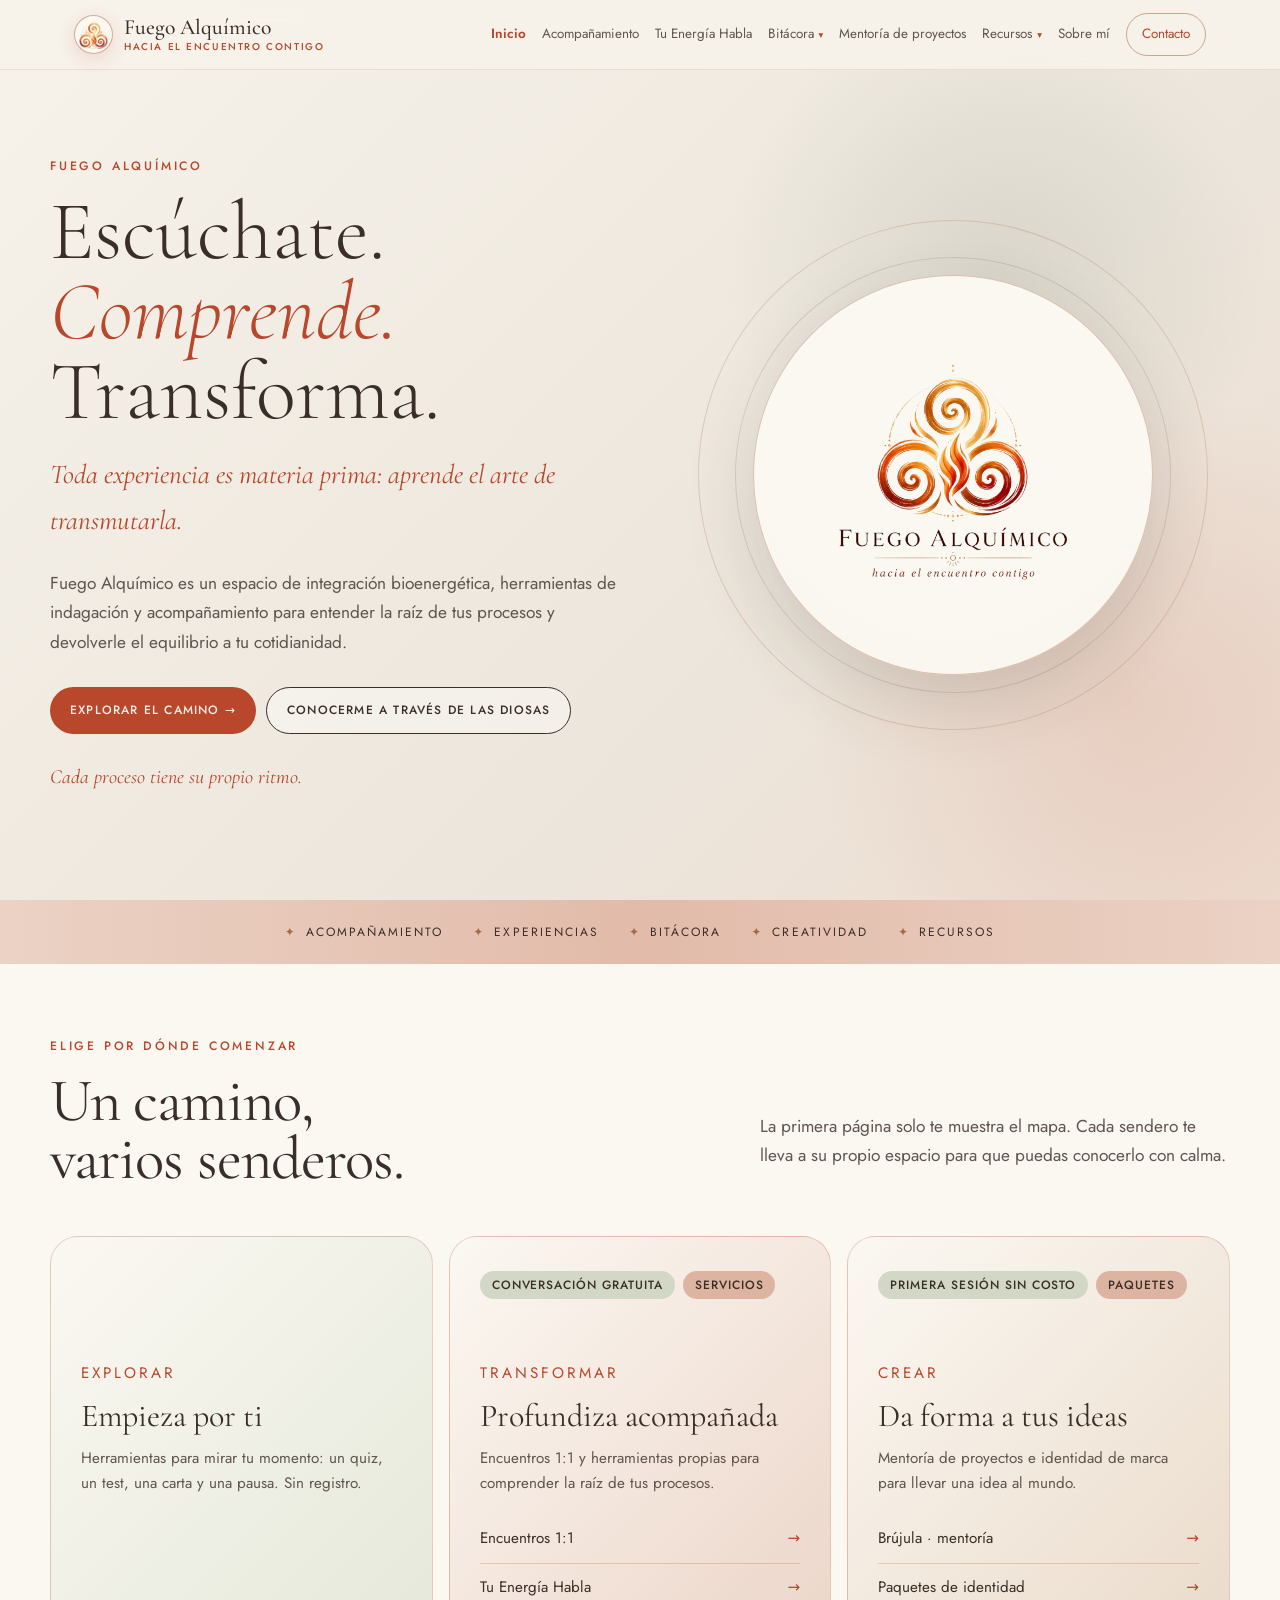
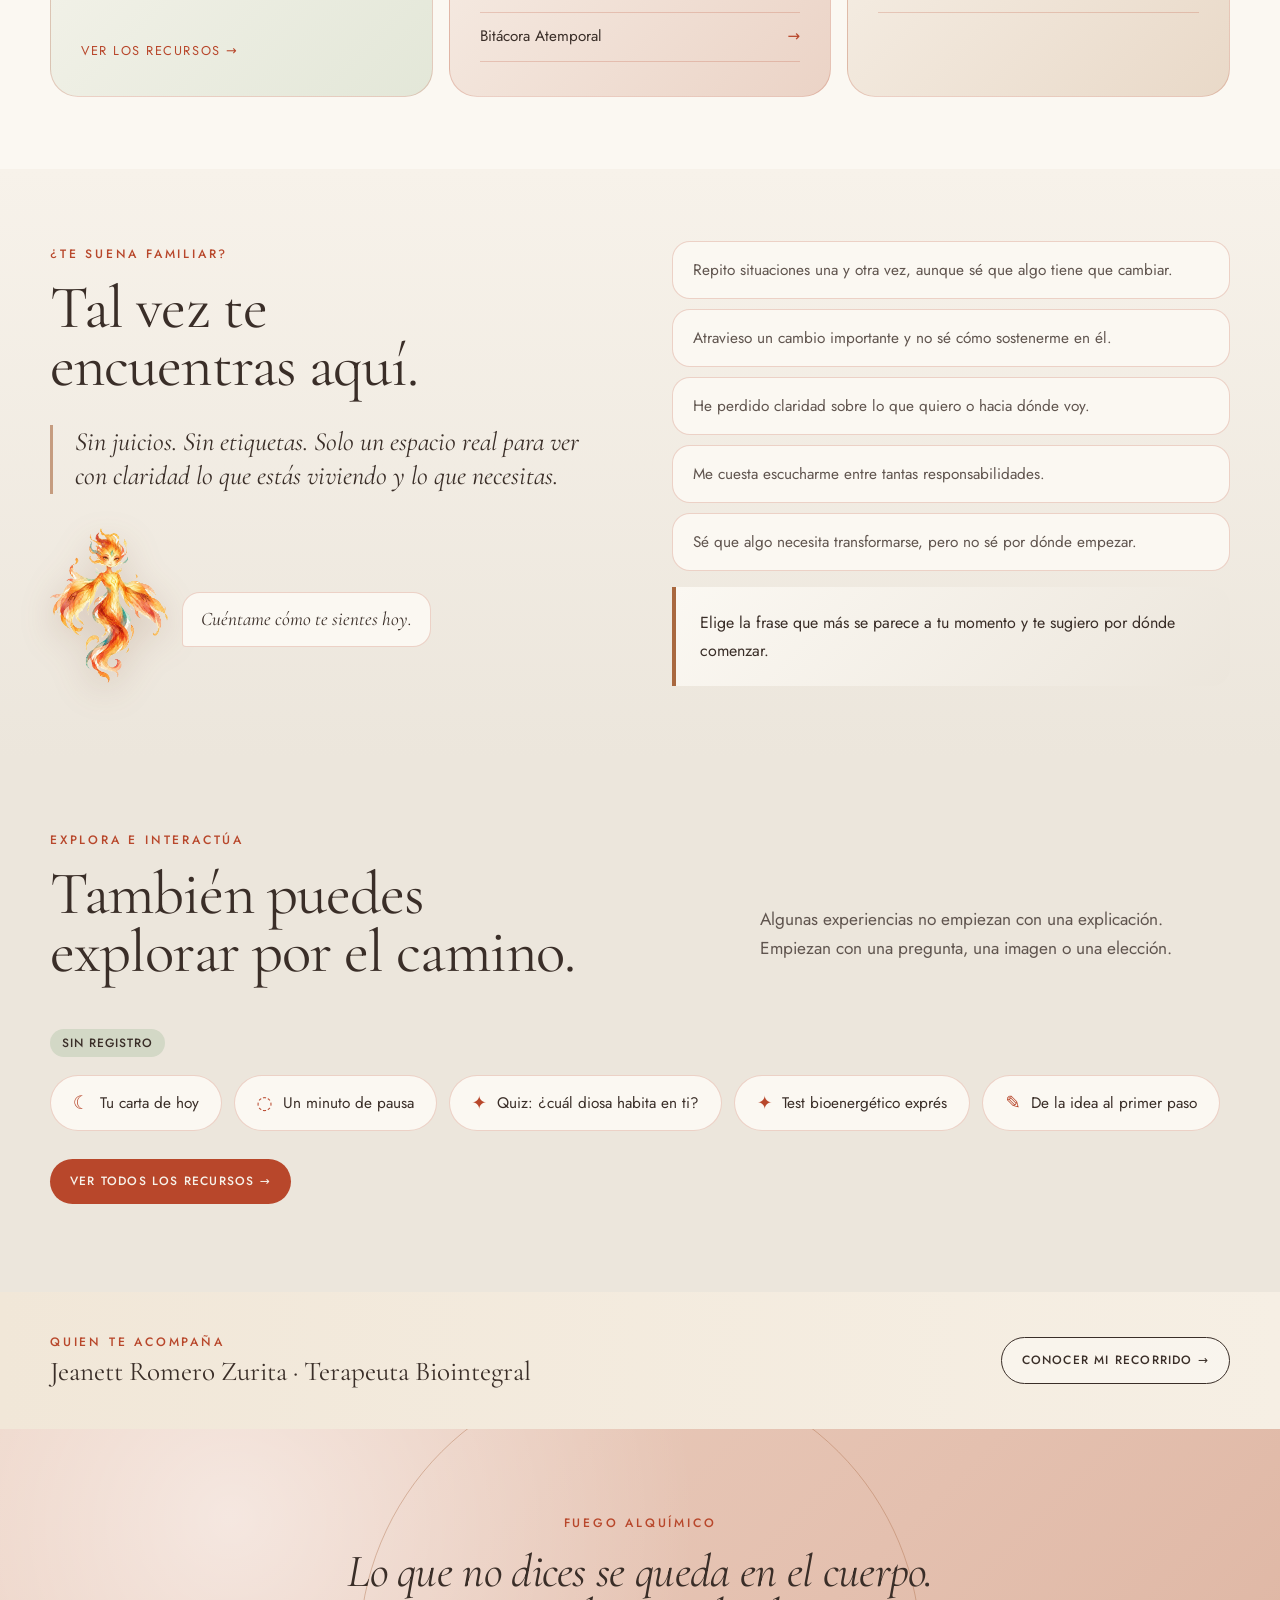
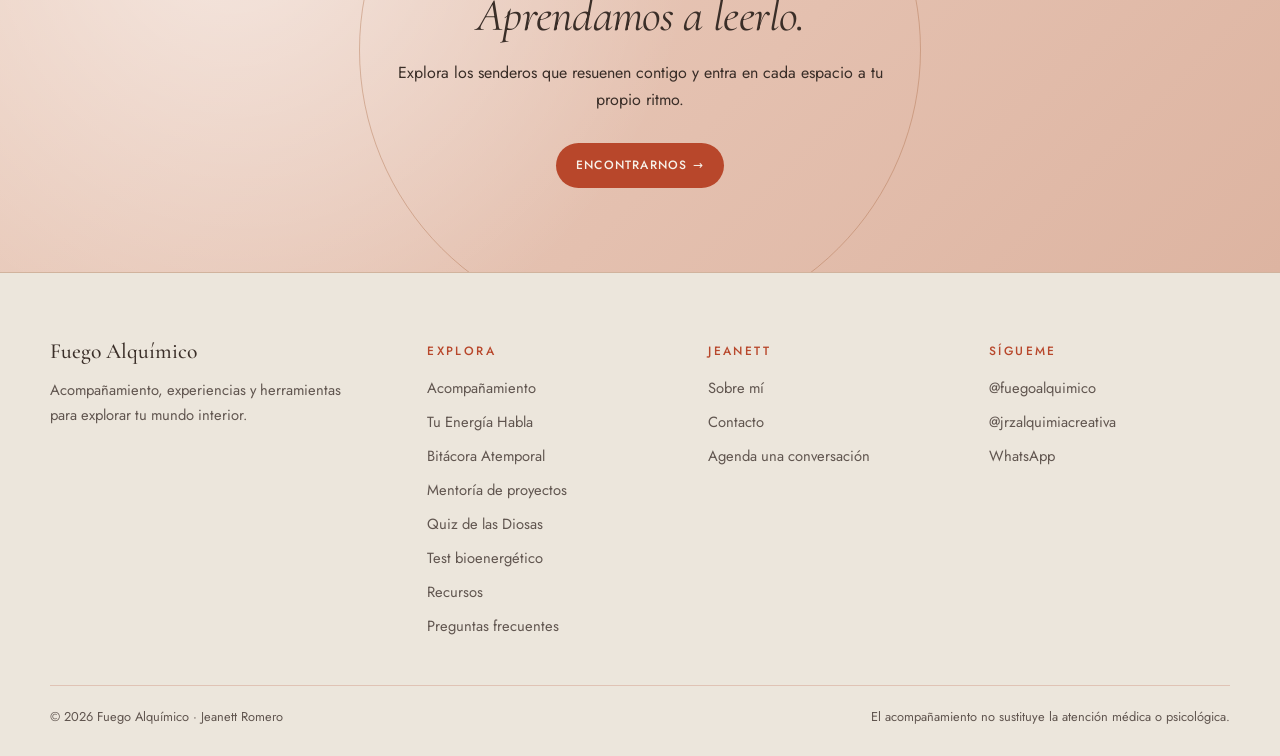
==== index.html @ ef5c577c "Update index.html" ====
<!DOCTYPE html>
<html lang="es">
<head>
<meta charset="UTF-8">
<script>document.documentElement.className+=' js';if(!('IntersectionObserver' in window))document.documentElement.className+=' no-io'</script>
<meta name="viewport" content="width=device-width, initial-scale=1.0">
<link rel="preconnect" href="https://fonts.googleapis.com">
<link rel="preconnect" href="https://fonts.gstatic.com" crossorigin>
<link href="https://fonts.googleapis.com/css2?family=Cormorant+Garamond:ital,wght@0,300;0,400;0,500;0,600;1,300;1,400;1,500&family=Jost:wght@300;400;500;600&display=swap" rel="stylesheet">
<link rel="stylesheet" href="fuego-base.css?v=1">
<style>
.alt{background:linear-gradient(180deg,#F7F2EA,#ECE6DC)}
.enc-grid{display:grid;grid-template-columns:1fr 1fr;gap:64px;align-items:center}
.sit-list{display:flex;flex-direction:column;gap:10px}
.sit{text-align:left;padding:15px 20px;border:1px solid var(--line);border-radius:18px;background:#FBF8F2;color:var(--grey);cursor:pointer;transition:.25s;font-size:.96rem}
.sit:hover{border-color:rgba(184,71,43,.4)}
.sit[aria-pressed=true]{background:var(--fire);border-color:var(--fire);color:#fff}
.sit-res{margin-top:16px;padding:22px 24px;border-left:4px solid var(--gold);background:linear-gradient(135deg,#FBF8F2,#ECE6DC);border-radius:0 18px 18px 0;min-height:96px}
.sit-res h3{font-family:var(--serif);font-size:1.7rem;font-weight:400;color:var(--ink);margin:0 0 4px}
.sit-res p{margin:0 0 12px;font-size:.94rem}
.tst-home{text-align:center}
.big-quote{font-family:var(--serif);font-style:italic;font-size:clamp(1.7rem,3.2vw,2.5rem);line-height:1.3;color:var(--ink);max-width:820px;margin:0 auto 18px}
.tst-home .tst-by{display:block;margin-bottom:26px}
.band{background:linear-gradient(90deg,#EBD2C4,#E2BBAA 50%,#EBD2C4);color:var(--ink)}
.interactive-card.dark{background:linear-gradient(135deg,#B8472B,#A9683F);color:#F7F2EA;border-color:transparent}
.interactive-card.dark h2,.interactive-card.dark p,.interactive-card.dark .interactive-icon{color:#F7F2EA}
.interactive-card.dark span{color:var(--gold2)}
@media(max-width:1000px){.svc-grid{grid-template-columns:1fr}.steps{grid-template-columns:1fr 1fr}}
@media(max-width:780px){.approach,.enc-grid,.tst-grid,.cross{grid-template-columns:1fr;gap:34px}.steps{grid-template-columns:1fr}.pg-hero{padding:120px 18px 56px}.sintonia{padding:28px 24px}.cross img{width:140px}}
.pull{font-family:var(--serif);font-style:italic;font-size:1.65rem;line-height:1.3;color:var(--plum);border-left:3px solid rgba(169,104,63,.6);padding-left:22px;margin:0}
.tst-by{font-size:.8rem;letter-spacing:.14em;text-transform:uppercase;color:#B8472B}
.bio-role{font-family:var(--serif);font-style:italic;font-size:1.4rem;color:#A9683F;margin:16px 0 0}
.guide{display:flex;align-items:flex-end;gap:14px;margin-top:34px}
.guide img{width:118px;height:auto;animation:float 5s ease-in-out infinite;filter:drop-shadow(0 12px 18px rgba(120,64,28,.2))}
.gbub{position:relative;background:#FBF8F2;border:1px solid var(--line);border-radius:18px 18px 18px 4px;padding:14px 18px;font-family:var(--serif);font-style:italic;font-size:1.2rem;line-height:1.3;color:var(--ink);max-width:250px;margin-bottom:36px}
.teaser{padding:46px 24px;background:linear-gradient(90deg,#f1e7d8,#f6efe4)}
.teaser-in{display:flex;justify-content:space-between;align-items:center;gap:20px;flex-wrap:wrap}
.teaser-in .eyebrow{margin:0 0 4px}
.teaser-t{font-family:var(--serif);font-size:1.7rem;color:var(--ink);margin:0;line-height:1.2}
@media(max-width:780px){.hero{min-height:auto;padding:96px 20px 50px}.hero-grid{gap:26px}.hero-art{min-height:0;padding:6px 0}.orbit{width:min(86vw,330px);height:min(86vw,330px)}.hero-logo{width:min(64vw,240px)}.hero-copy{text-align:center}.hero-copy .lead{font-size:1.05rem}.hero-actions{flex-direction:column;align-items:stretch}.hero-actions .btn{text-align:center}.hero-sub{margin:14px 0 18px}.guide{justify-content:center}}
@media(prefers-reduced-motion:reduce){.guide img{animation:none}}
.skip{position:absolute;left:-999px;top:8px;background:#B8472B;color:#fff;padding:10px 16px;border-radius:8px;z-index:500}
.skip:focus{left:12px}
.brand-mark{background:#FBF8F2!important;border:1px solid rgba(169,104,63,.5);box-shadow:0 5px 18px rgba(184,71,43,.16)!important}
.brand-mark img{padding:4px}
.navlinks a{font-size:.86rem}
.navlinks{gap:20px}
footer{font-size:.92rem}
.f-base{font-size:.8rem}
.chips li{font-size:.85rem}
.tag{font-size:.75rem}
.eyebrow{font-size:.76rem}
@media(max-width:1120px){.navlinks{display:none}.menu{display:block}.navlinks.open{display:flex}}
.tst-note{display:block;font-size:.8rem;color:var(--grey);margin:-14px 0 22px}
.interactive-grid{grid-template-columns:repeat(3,1fr)}
@media(max-width:900px){.interactive-grid{grid-template-columns:1fr}}
.brand-text small{font-size:.62rem!important;letter-spacing:.16em!important}
.jrz .brand-text small{display:none!important}
.section{padding:72px 24px}
.closing{padding:84px 24px}
.pg-hero{padding:128px 24px 64px}
.section.teaser{padding:40px 24px}
.alt+.section,.section+.alt{padding-top:72px}
@media(max-width:780px){.section{padding:52px 18px}.closing{padding:64px 18px}.pg-hero{padding:104px 18px 44px}.section.teaser{padding:32px 18px}}
.t-md{font-size:clamp(2.1rem,4.4vw,3.4rem)!important;line-height:1.06!important}
.pg-hero.has-img:after{display:none!important}
.hero2{display:grid;grid-template-columns:1.15fr .85fr;gap:48px;align-items:center}
.hero2 .himg{width:100%;max-width:440px;justify-self:center;border-radius:36px;box-shadow:0 26px 60px rgba(60,45,35,.22);object-fit:cover;display:block}
@media(max-width:900px){.hero2{grid-template-columns:1fr;gap:30px}.hero2 .himg{max-width:340px;order:2}}
.acc-list{display:flex;flex-direction:column;gap:12px;margin-top:30px}
.acc{border:1px solid var(--line);border-radius:26px;background:linear-gradient(135deg,#FBF8F2,#ECE6DC);overflow:hidden;transition:box-shadow .3s}
.acc[open]{box-shadow:0 20px 46px rgba(60,45,35,.12)}
.acc summary{list-style:none;cursor:pointer;display:grid;grid-template-columns:auto 1fr auto;gap:22px;align-items:center;padding:24px 30px}
.acc summary::-webkit-details-marker{display:none}
.acc summary:focus-visible{outline:3px solid var(--fire);outline-offset:-3px}
.acc h3{font-family:var(--serif);font-size:1.9rem;font-weight:400;color:var(--ink);margin:0;line-height:1.05}
.acc .sub{display:block;font-family:var(--serif);font-style:italic;font-size:1.15rem;color:#A9683F;margin-top:4px}
.acc-i:after{content:'+';font-size:1.8rem;color:var(--fire);line-height:1}
.acc[open] .acc-i:after{content:'−'}
.jrz .acc-i:after{color:#A9683F}
.acc-b{display:grid;grid-template-columns:1.1fr .9fr;gap:34px;padding:0 30px 30px}
.acc-b p{margin:0 0 16px}
.acc-b h4{font-size:.75rem;letter-spacing:.16em;text-transform:uppercase;color:#B8472B;margin:0 0 10px;font-weight:500}
.acc-b ul{margin:0 0 20px;padding-left:18px}
.acc-b li{margin-bottom:6px}
@media(max-width:780px){.acc summary{grid-template-columns:1fr auto;padding:20px}.acc summary .tag{grid-column:1/-1;justify-self:start}.acc-b{grid-template-columns:1fr;padding:0 20px 24px;gap:10px}.acc h3{font-size:1.6rem}}
.closing-home .title{font-size:clamp(1.8rem,4vw,2.9rem)}
:root{--cream:#F7F2EA;--cream2:#ECE6DC;--paper:#FBF8F2;--dark:#B8472B;--ink:#3A2E28;--grey:#60554F;--gold:#A9683F;--gold2:#A9683F;--fire:#B8472B;--plum:#3A2E28;--teal:#56624D;--line:rgba(184,71,43,.22)}
body{background:#F7F2EA;color:#3A2E28}
.btn-dark,.btn-jrz,.btn-main{background:#B8472B!important;color:#F7F2EA!important}
.btn-cur{background:#56624D!important;color:#F7F2EA!important}
.btn-outline{border-color:#3A2E28;color:#3A2E28}
.num{background:#56624D!important}
.mcta{background:#B8472B!important;color:#F7F2EA!important}
.interactive-card.dark{background:linear-gradient(135deg,#EBCFC0,#DDB4A1)!important;color:#3A2E28!important;border-color:rgba(184,71,43,.35)!important}
.interactive-card.dark h2,.interactive-card.dark p,.interactive-card.dark .interactive-icon{color:#3A2E28!important}
.interactive-card.dark span{color:#B8472B!important}
.pg-hero{position:relative}
.pg-hero::before{content:'';position:absolute;top:88px;right:max(22px,calc(50% - 590px));width:46px;height:46px;background:url(ICONO_FUEGO_ALQUIMICO.png) center/contain no-repeat;opacity:.75;pointer-events:none}
.recursos .pg-hero,.faqp .pg-hero{background:linear-gradient(135deg,#F7F2EA,#ECE6DC 60%,#D3D8C6)}
.contacto .pg-hero{background:linear-gradient(135deg,#F7F2EA,#ECE6DC 55%,#EEDCD0)}
.curso .pg-hero{background:radial-gradient(circle at 85% 18%,rgba(211,216,198,.75),transparent 34%),linear-gradient(135deg,#F7F2EA,#EDEFE3 60%,#E1E5D3)}
.curso .closing{background:linear-gradient(135deg,#E3E7D8,#D3D8C6)!important}
.curso .closing:before{border-color:rgba(86,98,77,.3)}
.jrz .pg-hero{background:radial-gradient(circle at 84% 20%,rgba(86,98,77,.16),transparent 30%),linear-gradient(135deg,#F7F2EA,#EEDCD0)}
@media(max-width:780px){.pg-hero::before{width:34px;height:34px;top:78px;right:18px}}
.hero2 .himg{height:auto!important;aspect-ratio:auto}
.pg-hero.has-img::before{display:none!important}
.navlinks{gap:16px!important}
.navlinks a{white-space:nowrap;font-size:.84rem!important}
.totop{position:fixed;right:18px;bottom:calc(18px + env(safe-area-inset-bottom,0px));width:46px;height:46px;border-radius:50%;border:1.5px solid rgba(184,71,43,.5);background:#F7F2EA;color:#B8472B;font-size:1.3rem;line-height:1;cursor:pointer;z-index:140;opacity:0;visibility:hidden;transform:translateY(12px);transition:opacity .3s,transform .3s,visibility .3s,background .2s;box-shadow:0 8px 22px rgba(58,46,40,.18)}
.totop.show{opacity:1;visibility:visible;transform:none}
.totop:hover,.totop:focus-visible{background:#B8472B;color:#F7F2EA}
body.mcta-on .totop{bottom:calc(84px + env(safe-area-inset-bottom,0px))}
@media(prefers-reduced-motion:reduce){.totop{transition:none}}
.pills{display:flex;flex-wrap:wrap;gap:12px}
.pill{display:inline-flex;align-items:center;gap:10px;padding:14px 22px;border-radius:999px;border:1px solid var(--line);background:#FBF8F2;color:#3A2E28;font-size:.96rem;transition:transform .25s,box-shadow .25s,border-color .25s}
.pill span{color:#B8472B;font-size:1.15rem;line-height:1}
.pill:hover{transform:translateY(-3px);border-color:#B8472B;box-shadow:0 12px 26px rgba(58,46,40,.1)}
.no-io .reveal{opacity:1!important;transform:none!important}
.badges{display:flex;gap:8px;flex-wrap:wrap;align-items:center}
.badge{display:inline-block;padding:4px 12px;border-radius:999px;font-size:.75rem;letter-spacing:.08em;text-transform:uppercase;font-weight:500;color:#3A2E28}
.badge.free{background:#D3D8C6}
.badge.paid{background:#DDB4A1}
.hero-sub,.hero-ritmo,.bio-role,.closing .eyebrow,.acc .sub,.feat .sub,.svc .sub,.deal,.jrz .eyebrow,.jrz .closing .eyebrow,.jrz .acc .sub{color:#B8472B}
.senderos{display:grid;grid-template-columns:repeat(3,1fr);gap:16px}
.sendero{display:flex;flex-direction:column;gap:12px;padding:34px 30px;border:1px solid var(--line);border-radius:28px;transition:transform .3s,box-shadow .3s}
.sendero:hover{transform:translateY(-5px);box-shadow:0 18px 45px rgba(58,46,40,.09)}
.sendero.s1{background:linear-gradient(135deg,#FBF8F2,#E3E7D8)}
.sendero.s2{background:linear-gradient(135deg,#FBF8F2,#EBD3C6)}
.sendero.s3{background:linear-gradient(135deg,#FBF8F2,#E9D9C8)}
.sendero .path-label{margin:6px 0 0}
.sendero h2{font-family:var(--serif);font-size:2rem;font-weight:400;color:var(--ink);margin:0;line-height:1.1}
.sendero p{margin:0;font-size:.95rem;color:var(--grey)}
.sendero .path-arrow{margin-top:auto;padding-top:10px}
.slinks{list-style:none;margin:6px 0 0;padding:0;display:flex;flex-direction:column}
.slinks a{display:flex;justify-content:space-between;gap:10px;padding:11px 0;border-bottom:1px solid var(--line);font-size:.95rem;color:#3A2E28}
.slinks a:after{content:'→';color:#B8472B}
.slinks a:hover{color:#B8472B}
.rl{margin:16px 0 4px;font-size:.75rem;letter-spacing:.16em;text-transform:uppercase;color:#B8472B}
.sit-res>.rl:first-child{margin-top:0}
.rq{font-family:var(--serif);font-size:1.45rem;line-height:1.3;color:var(--ink);margin:0}
.rinv{display:flex;align-items:center;gap:14px;flex-wrap:wrap;margin-top:18px;padding-top:14px;border-top:1px solid var(--line)}
.rinv span{font-size:.85rem;color:var(--grey)}
.rlink{color:#B8472B;text-decoration:underline}
@media(max-width:1000px){.senderos{grid-template-columns:1fr}}
.sendero .path-label{color:#B8472B}
@media(min-width:1001px){.sendero .badges{min-height:72px;align-content:flex-start}}
.sit-res .rq{font-family:var(--serif);font-size:1.45rem;line-height:1.3;color:var(--ink);margin:0}.sit-res .rl{font-size:.75rem;margin:16px 0 4px}.sit-res>.rl:first-child{margin-top:0}
</style>
<title>Fuego Alquímico | Acompañamiento y autoconocimiento online</title>
<meta name="description" content="Sesiones de acompañamiento online, Bitácora Atemporal, curso de radiestesia pendular y mentoría de proyectos. Comienza con una conversación gratuita.">
<meta name="robots" content="index,follow,max-image-preview:large,max-snippet:-1">
<meta name="author" content="Jeanett Romero Zurita">
<meta name="theme-color" content="#F7F2EA">
<link rel="canonical" href="https://tucirculosagrado.github.io/fuegoalquimico/">
<link rel="alternate" hreflang="es" href="https://tucirculosagrado.github.io/fuegoalquimico/">
<link rel="alternate" type="text/plain" href="https://tucirculosagrado.github.io/fuegoalquimico/llms.txt" title="Resumen para asistentes de IA">
<link rel="icon" type="image/png" sizes="32x32" href="favicon-32.png">
<link rel="icon" type="image/png" sizes="192x192" href="favicon-192.png">
<link rel="apple-touch-icon" href="apple-touch-icon.png">
<meta property="og:type" content="website">
<meta property="og:site_name" content="Fuego Alquímico">
<meta property="og:locale" content="es_LA">
<meta property="og:title" content="Fuego Alquímico | Acompañamiento y autoconocimiento online">
<meta property="og:description" content="Sesiones de acompañamiento online, Bitácora Atemporal, curso de radiestesia pendular y mentoría de proyectos. Comienza con una conversación gratuita.">
<meta property="og:url" content="https://tucirculosagrado.github.io/fuegoalquimico/">
<meta property="og:image" content="https://tucirculosagrado.github.io/fuegoalquimico/og-fuegoalquimico.jpg">
<meta property="og:image:width" content="1200">
<meta property="og:image:height" content="630">
<meta property="og:image:alt" content="Fuego Alquímico | Acompañamiento y autoconocimiento online">
<meta name="twitter:card" content="summary_large_image">
<meta name="twitter:title" content="Fuego Alquímico | Acompañamiento y autoconocimiento online">
<meta name="twitter:description" content="Sesiones de acompañamiento online, Bitácora Atemporal, curso de radiestesia pendular y mentoría de proyectos. Comienza con una conversación gratuita.">
<meta name="twitter:image" content="https://tucirculosagrado.github.io/fuegoalquimico/og-fuegoalquimico.jpg">
<script type="application/ld+json">{"@context":"https://schema.org","@graph":[{"@type":["Organization","ProfessionalService"],"@id":"https://tucirculosagrado.github.io/fuegoalquimico/#org","name":"Fuego Alquímico","url":"https://tucirculosagrado.github.io/fuegoalquimico/","logo":{"@type":"ImageObject","url":"https://tucirculosagrado.github.io/fuegoalquimico/LOGO_FUEGO_ALQUIMICO.png"},"image":"https://tucirculosagrado.github.io/fuegoalquimico/og-fuegoalquimico.jpg","description":"Acompañamiento online, Bitácora Atemporal, curso Tu Energía Habla y mentoría de proyectos de JRZ Alquimia Creativa.","sameAs":["https://instagram.com/fuegoalquimico","https://instagram.com/jrzalquimiacreativa"],"founder":{"@id":"https://tucirculosagrado.github.io/fuegoalquimico/#jeanett"},"areaServed":"Online","availableLanguage":"es","contactPoint":{"@type":"ContactPoint","contactType":"customer support","telephone":"+58-412-3791495","url":"https://wa.me/584123791495","availableLanguage":"es"}},{"@type":"Person","@id":"https://tucirculosagrado.github.io/fuegoalquimico/#jeanett","name":"Jeanett Romero Zurita","jobTitle":"Terapeuta Biointegral","url":"https://tucirculosagrado.github.io/fuegoalquimico/sobre-mi.html","worksFor":{"@id":"https://tucirculosagrado.github.io/fuegoalquimico/#org"},"knowsAbout":["Reiki","Biodescodificación","Flores de Bach","Radiestesia terapéutica","Técnica de Liberación Emocional","Terapia de Respuesta Espiritual","Acompañamiento de procesos personales"],"knowsLanguage":"es","sameAs":["https://instagram.com/fuegoalquimico"]},{"@type":"WebSite","@id":"https://tucirculosagrado.github.io/fuegoalquimico/#website","url":"https://tucirculosagrado.github.io/fuegoalquimico/","name":"Fuego Alquímico","inLanguage":"es","publisher":{"@id":"https://tucirculosagrado.github.io/fuegoalquimico/#org"}},{"@type":"WebPage","@id":"https://tucirculosagrado.github.io/fuegoalquimico/#webpage","url":"https://tucirculosagrado.github.io/fuegoalquimico/","name":"Fuego Alquímico","isPartOf":{"@id":"https://tucirculosagrado.github.io/fuegoalquimico/#website"},"about":{"@id":"https://tucirculosagrado.github.io/fuegoalquimico/#org"},"inLanguage":"es"},{"@type":"OfferCatalog","name":"Servicios y herramientas de Fuego Alquímico","itemListElement":[{"@type":"Offer","itemOffered":{"@type":"Service","name":"Acompañamiento online","url":"https://tucirculosagrado.github.io/fuegoalquimico/acompanamiento.html"}},{"@type":"Offer","itemOffered":{"@type":"Course","name":"Tu Energía Habla","url":"https://tucirculosagrado.github.io/fuegoalquimico/tu-energia-habla.html"}},{"@type":"Offer","itemOffered":{"@type":"Product","name":"Bitácora Atemporal","url":"https://tucirculosagrado.github.io/fuegoalquimico/bitacora.html"}},{"@type":"Offer","itemOffered":{"@type":"Service","name":"Mentoría de proyectos","url":"https://tucirculosagrado.github.io/fuegoalquimico/jrz-alquimia-creativa.html"}}]}]}</script>
</head>
<body>
<a class="skip" href="#contenido">Saltar al contenido</a>
<!-- IMÁGENES: AVATAR_FUEGO_ELEMENTAL.png (cabecera y flotante del hero) · LOGO_FUEGO_ALQUIMICO.png (hero) · IMAGEN_SOBRE_JEANETT.jpg (sobre mí) -->
<header class="header">
<nav class="nav">
  <a class="brand" href="index.html" aria-label="Fuego Alquímico, inicio">
    <span class="brand-mark"><img src="ICONO_FUEGO_ALQUIMICO.png" alt="" width="38" height="38"></span>
    <span class="brand-text">Fuego Alquímico<small>Hacia el encuentro contigo</small></span>
  </a>
  <div class="navlinks"><a href="index.html" class="on" aria-current="page">Inicio</a><a href="acompanamiento.html">Acompañamiento</a><a href="tu-energia-habla.html">Tu Energía Habla</a><div class="dd"><a href="bitacora.html">Bitácora</a><div class="dd-menu"><a href="bitacora.html#bf-umbral">El umbral</a><a href="bitacora.html#bf-portales">Los portales</a><a href="bitacora.html#bf-compra">Qué incluye</a><a href="bitacora.html#bf-arq">Arquitectura</a><a href="bitacora.html#bf-biblio">Bibliografía</a><a href="bitacora.html#bf-faq">Preguntas</a></div></div><a href="jrz-alquimia-creativa.html">Mentoría de proyectos</a><div class="dd"><a href="recursos.html">Recursos</a><div class="dd-menu"><a href="recursos.html#carta">Tu carta de hoy</a><a href="recursos.html#pausa">Un minuto de pausa</a><a href="recursos.html#primer-paso">De la idea al primer paso</a><a href="quiz-diosas.html">Quiz de las diosas</a><a href="test-energetico.html">Test bioenergético exprés</a></div></div><a href="sobre-mi.html">Sobre mí</a><a href="contacto.html" class="nav-cta">Contacto</a></div>
  <button class="menu" aria-label="Abrir menú">☰</button>
</nav>
</header>

<main id="contenido">
<section class="hero">
  <div class="hero-grid">
    <div class="hero-copy reveal">
      <p class="eyebrow">Fuego Alquímico</p>
      <h1 class="hero-title">Escúchate.<br><em>Comprende.</em><br>Transforma.</h1>
      <p class="hero-sub">Toda experiencia es materia prima: aprende el arte de transmutarla.</p>
      <p class="lead">Fuego Alquímico es un espacio de integración bioenergética, herramientas de indagación y acompañamiento para entender la raíz de tus procesos y devolverle el equilibrio a tu cotidianidad.</p>
      <div class="hero-actions">
        <a class="btn btn-dark" href="#camino">Explorar el camino →</a>
        <a class="btn btn-outline" href="quiz-diosas.html">Conocerme a través de las diosas</a>
      </div>
      <p class="hero-ritmo">Cada proceso tiene su propio ritmo.</p>
    </div>
    <div class="hero-art reveal">
      <div class="orbit"></div>
      <div class="hero-logo"><img src="LOGO_FUEGO_ALQUIMICO.png" alt="Logo de Fuego Alquímico: tres espirales y una llama"></div>
</div>
  </div>
</section>

<div class="band"><div class="band-inner"><span>Acompañamiento</span><span>Experiencias</span><span>Bitácora</span><span>Creatividad</span><span>Recursos</span></div></div>

<section id="camino" class="section explore">
  <div class="wrap">
    <div class="explore-head reveal">
      <div><p class="eyebrow">Elige por dónde comenzar</p><h2 class="title">Un camino,<br>varios senderos.</h2></div>
      <p class="lead">La primera página solo te muestra el mapa. Cada sendero te lleva a su propio espacio para que puedas conocerlo con calma.</p>
    </div>
    <div class="senderos">
      <article class="sendero s1 reveal"><div class="badges"></div><p class="path-label">Explorar</p><h2>Empieza por ti</h2><p>Herramientas para mirar tu momento: un quiz, un test, una carta y una pausa. Sin registro.</p><a class="path-arrow" href="recursos.html">Ver los recursos →</a></article>
      <article class="sendero s2 reveal"><div class="badges"><span class="badge free">Conversación gratuita</span><span class="badge paid">Servicios</span></div><p class="path-label">Transformar</p><h2>Profundiza acompañada</h2><p>Encuentros 1:1 y herramientas propias para comprender la raíz de tus procesos.</p><ul class="slinks"><li><a href="acompanamiento.html">Encuentros 1:1</a></li><li><a href="tu-energia-habla.html">Tu Energía Habla</a></li><li><a href="bitacora.html">Bitácora Atemporal</a></li></ul></article>
      <article class="sendero s3 reveal"><div class="badges"><span class="badge free">Primera sesión sin costo</span><span class="badge paid">Paquetes</span></div><p class="path-label">Crear</p><h2>Da forma a tus ideas</h2><p>Mentoría de proyectos e identidad de marca para llevar una idea al mundo.</p><ul class="slinks"><li><a href="jrz-alquimia-creativa.html#brujula">Brújula · mentoría</a></li><li><a href="jrz-alquimia-creativa.html#paquetes">Paquetes de identidad</a></li></ul></article>
    </div>
  </div>
</section>

<section id="encuentras" class="section encuentras alt"><div class="wrap enc-grid"><div class="reveal"><p class="eyebrow">¿Te suena familiar?</p><h2 class="title">Tal vez te<br>encuentras aquí.</h2><p class="pull" style="margin-top:30px">Sin juicios. Sin etiquetas. Solo un espacio real para ver con claridad lo que estás viviendo y lo que necesitas.</p><div class="guide"><img src="AVATAR_FUEGO_ELEMENTAL.png" alt="" width="120" height="158" loading="lazy"><div class="gbub" id="gbub">Cuéntame cómo te sientes hoy.</div></div></div>
<div class="reveal"><div class="sit-list" id="sit"></div><div class="sit-res" id="sitres" aria-live="polite">Elige la frase que más se parece a tu momento y te sugiero por dónde comenzar.</div></div></div></section>

<section id="experiencias" class="section interactive">
  <div class="wrap">
    <div class="explore-head reveal"><div><p class="eyebrow">Explora e interactúa</p><h2 class="title">También puedes<br>explorar por el camino.</h2></div><p class="lead">Algunas experiencias no empiezan con una explicación. Empiezan con una pregunta, una imagen o una elección.</p></div>
    <div class="reveal"><div class="badges" style="margin-bottom:18px"><span class="badge free">Sin registro</span></div><div class="pills"><a class="pill" href="recursos.html#carta"><span aria-hidden="true">☾</span>Tu carta de hoy</a><a class="pill" href="recursos.html#pausa"><span aria-hidden="true">◌</span>Un minuto de pausa</a><a class="pill" href="quiz-diosas.html"><span aria-hidden="true">✦</span>Quiz: ¿cuál diosa habita en ti?</a><a class="pill" href="test-energetico.html"><span aria-hidden="true">✦</span>Test bioenergético exprés</a><a class="pill" href="recursos.html#primer-paso"><span aria-hidden="true">✎</span>De la idea al primer paso</a></div><p style="margin-top:28px"><a class="btn btn-dark" href="recursos.html">Ver todos los recursos →</a></p></div>
  </div>
</section>

<section class="section teaser"><div class="wrap teaser-in reveal"><div><p class="eyebrow">Quien te acompaña</p><p class="teaser-t">Jeanett Romero Zurita · Terapeuta Biointegral</p></div><a class="btn btn-outline" href="sobre-mi.html">Conocer mi recorrido →</a></div></section>

<section class="closing closing-home">
  <div class="wrap">
    <p class="eyebrow">Fuego Alquímico</p>
    <h2 class="title">Lo que no dices se queda en el cuerpo.<br>Aprendamos a leerlo.</h2>
    <p>Explora los senderos que resuenen contigo y entra en cada espacio a tu propio ritmo.</p>
    <a class="btn btn-dark" href="contacto.html">Encontrarnos →</a>
  </div>
</section>
</main>
<footer>
  <div class="wrap">
    <div class="f-grid">
      <div class="f-brand">
        <a class="brand" href="index.html" aria-label="Fuego Alquímico, inicio"><span class="brand-text">Fuego Alquímico</span></a>
        <p>Acompañamiento, experiencias y herramientas para explorar tu mundo interior.</p>
      </div>
      <nav class="f-col" aria-label="Explora"><h3>Explora</h3><a href="acompanamiento.html">Acompañamiento</a><a href="tu-energia-habla.html">Tu Energía Habla</a><a href="bitacora.html">Bitácora Atemporal</a><a href="jrz-alquimia-creativa.html">Mentoría de proyectos</a><a href="quiz-diosas.html">Quiz de las Diosas</a><a href="test-energetico.html">Test bioenergético</a><a href="recursos.html">Recursos</a><a href="preguntas-frecuentes.html">Preguntas frecuentes</a></nav>
      <nav class="f-col" aria-label="Jeanett"><h3>Jeanett</h3><a href="sobre-mi.html">Sobre mí</a><a href="contacto.html">Contacto</a><a href="https://calendly.com/tucirculosagrado" target="_blank" rel="noopener">Agenda una conversación</a></nav>
      <div class="f-col"><h3>Sígueme</h3><a href="https://instagram.com/fuegoalquimico" target="_blank" rel="noopener">@fuegoalquimico</a><a href="https://instagram.com/jrzalquimiacreativa" target="_blank" rel="noopener">@jrzalquimiacreativa</a><a href="https://wa.me/584123791495" target="_blank" rel="noopener">WhatsApp</a></div>
    </div>
    <div class="f-base"><span>© 2026 Fuego Alquímico · Jeanett Romero</span><span>El acompañamiento no sustituye la atención médica o psicológica.</span></div>
  </div>
</footer>
<script>
const io=new IntersectionObserver(entries=>entries.forEach(e=>{if(e.isIntersecting){e.target.classList.add('visible');io.unobserve(e.target)}}),{threshold:.1});document.querySelectorAll('.reveal').forEach(el=>io.observe(el));
const mb=document.querySelector('.menu'),nl=document.querySelector('.navlinks');if(mb&&nl){mb.addEventListener('click',()=>mb.setAttribute('aria-expanded',nl.classList.toggle('open')));nl.querySelectorAll('a').forEach(a=>a.addEventListener('click',()=>{nl.classList.remove('open');mb.setAttribute('aria-expanded','false')}))}const SIT=[['Repito situaciones una y otra vez, aunque sé que algo tiene que cambiar.','Repetir no siempre es falta de voluntad: muchas veces es una forma conocida de protegernos.','¿Qué obtengo, aunque sea mínimamente, de seguir haciéndolo igual?','Durante tres días, anota cada vez que aparezca la situación: qué pasó justo antes y qué hiciste después.',null,'Proceso de Transformación','acompanamiento.html#proceso'],
['Atravieso un cambio importante y no sé cómo sostenerme en él.','Los cambios grandes mueven varias cosas a la vez; no tienes que resolverlas todas hoy.','¿Qué una cosa pequeña me da hoy un poco de estabilidad?','Elige una rutina mínima (una comida tranquila, un paseo, cinco minutos de silencio) y cúmplela durante una semana.',null,'Camino de Integración Alquímica','acompanamiento.html#camino-integracion'],
['He perdido claridad sobre lo que quiero o hacia dónde voy.','A veces la claridad no llega pensando más, sino separando lo que quiero de lo que se espera de mí.','Si nadie fuera a opinar, ¿qué elegiría?','Escribe dos columnas, “Lo que quiero” y “Lo que creo que debo”, y termina una frase en cada una.',null,'Encuentro Alquímico','acompanamiento.html#encuentro'],
['Me cuesta escucharme entre tantas responsabilidades.','Escucharte también es una práctica y puede empezar con muy poco tiempo.','¿En qué momento del día suelo estar más cerca de mí?','Prueba un minuto de pausa o escribe una sola línea al día sobre cómo estás.',['Abrir el minuto de pausa →','recursos.html#pausa'],'Bitácora Atemporal','bitacora.html'],
['Sé que algo necesita transformarse, pero no sé por dónde empezar.','No hace falta tener el plan completo para empezar: basta un primer paso pequeño.','¿Qué sería lo mínimo que podría cambiar esta semana?','Ponlo por escrito con la hoja de trabajo.',['Abrir la hoja “De la idea al primer paso” →','recursos.html#primer-paso'],'Conversación de Sintonía (gratuita)','acompanamiento.html#sintonia']];
SIT.forEach(([q,o,pg,pr,pl,sn,sh])=>{const b=document.createElement('button');b.className='sit';b.textContent=q;b.setAttribute('aria-pressed','false');b.onclick=()=>{document.querySelectorAll('.sit').forEach(x=>x.setAttribute('aria-pressed',x===b));const r=document.getElementById('sitres');r.innerHTML=`<p class="rl">Una observación</p><p>${o}</p><p class="rl">Una pregunta para ti</p><p class="rq">${pg}</p><p class="rl">Una práctica pequeña</p><p>${pr}${pl?` <a class="rlink" href="${pl[1]}">${pl[0]}</a>`:''}</p><div class="rinv"><span>Si quieres profundizar</span><a class="btn btn-dark" href="${sh}">${sn} →</a></div>`;document.getElementById('gbub').textContent='Empieza por aquí ✦'};document.getElementById('sit').append(b)});
</script>
<button class="totop" id="totop" type="button" aria-label="Volver arriba">↑</button>
<script>(function(){var b=document.getElementById('totop');if(!b)return;var m=document.getElementById('mcta');function u(){b.classList.toggle('show',scrollY>700);document.body.classList.toggle('mcta-on',!!(m&&m.classList.contains('show')))}addEventListener('scroll',u,{passive:true});u();b.addEventListener('click',function(){scrollTo({top:0,behavior:matchMedia('(prefers-reduced-motion:reduce)').matches?'auto':'smooth'})})})();</script>
<script>document.addEventListener('keydown',function(e){if(e.key!=='Escape')return;var n=document.querySelector('.navlinks'),m=document.querySelector('.menu');if(n&&m&&n.classList.contains('open')){n.classList.remove('open');m.setAttribute('aria-expanded','false');m.focus()}});</script>
</body>
</html>
---- fuego-base.css ----
/* Fuego Alquímico · base compartida */
:root{--cream:#F7F2EA;--cream2:#ECE6DC;--paper:#FBF8F2;--dark:#B8472B;--ink:#3A2E28;--grey:#60554F;--gold:#A9683F;--gold2:#A9683F;--fire:#B8472B;--plum:#3A2E28;--teal:#56624D;--line:rgba(90,90,90,.16);--serif:'Cormorant Garamond',Georgia,serif;--sans:'Jost',system-ui,sans-serif}
*{box-sizing:border-box}
html{scroll-behavior:smooth}
body{margin:0;background:var(--cream);color:var(--grey);font-family:var(--sans);font-weight:400;line-height:1.7;-webkit-font-smoothing:antialiased}
a{text-decoration:none;color:inherit}
img{display:block;max-width:100%}
button{font:inherit}
.header{position:fixed;top:0;left:0;right:0;z-index:100;background:rgba(247,242,234,.92);backdrop-filter:blur(14px);border-bottom:1px solid rgba(169,104,63,.15)}
.nav{max-width:1180px;margin:auto;padding:13px 24px;display:flex;align-items:center;justify-content:space-between;gap:20px}
.brand{display:flex;align-items:center;gap:11px}
.brand-mark{width:39px;height:39px;border-radius:50%;display:grid;place-items:center;background:radial-gradient(circle at 50% 35%,#DDB4A1,#A9683F 55%,#B8472B);box-shadow:0 5px 18px rgba(184,71,43,.18);overflow:hidden}
.brand-mark img{width:100%;height:100%;object-fit:contain}
.brand-text{font-family:var(--serif);font-size:1.35rem;font-weight:500;color:var(--ink);line-height:1}
.brand-text small{display:block;font-family:var(--sans);font-size:.75rem;letter-spacing:.19em;text-transform:uppercase;color:#B8472B;margin-top:4px}
.navlinks{display:flex;align-items:center;gap:22px;font-size:.78rem;color:#60554F}
.navlinks a:hover{color:var(--fire)}
.nav-cta{padding:9px 15px;border:1px solid rgba(169,104,63,.55);border-radius:999px;color:#B8472B!important}
.menu{display:none;border:0;background:none;color:var(--ink);font-size:1.35rem}
.section{padding:110px 24px}
.wrap{max-width:1180px;margin:auto}
.eyebrow{font-size:.75rem;font-weight:500;letter-spacing:.23em;text-transform:uppercase;color:#B8472B;margin:0 0 15px}
.title{font-family:var(--serif);font-weight:400;color:var(--ink);font-size:clamp(2.3rem,5vw,3.8rem);line-height:.95;margin:0;letter-spacing:-.015em}
.lead{font-size:1.08rem;color:var(--grey);max-width:680px}
.btn{display:inline-flex;align-items:center;gap:8px;padding:12px 20px;border-radius:999px;font-size:.75rem;letter-spacing:.1em;text-transform:uppercase;font-weight:500;transition:.25s}
.btn-dark{background:var(--dark);color:#fff}
.btn-gold{background:var(--gold);color:#fff}
.btn-outline{border:1px solid rgba(90,90,90,.25);color:var(--ink);background:rgba(255,255,255,.35)}
.btn:hover{transform:translateY(-2px)}
.hero{min-height:100vh;padding:135px 24px 85px;background:radial-gradient(circle at 78% 30%,rgba(86,98,77,.13),transparent 23%),radial-gradient(circle at 88% 78%,rgba(184,71,43,.12),transparent 24%),linear-gradient(135deg,#F7F2EA,#ECE6DC 62%,#EEDCD0);display:grid;align-items:center;overflow:hidden}
.hero-grid{max-width:1180px;margin:auto;width:100%;display:grid;grid-template-columns:1.02fr .98fr;gap:50px;align-items:center}
.hero-copy{position:relative;z-index:2}
.hero-title{font-family:var(--serif);font-size:clamp(2.9rem,7vw,5.2rem);font-weight:300;line-height:.96;color:var(--ink);margin:0}
.hero-title em{color:var(--fire);font-style:italic}
.hero-sub{font-family:var(--serif);font-style:italic;color:#A9683F;font-size:clamp(1.25rem,2.5vw,1.7rem);margin:20px 0 25px}
.hero-copy p{max-width:610px}
.hero-actions{display:flex;gap:10px;flex-wrap:wrap;margin-top:30px}
.hero-art{position:relative;min-height:600px;display:grid;place-items:center}
.orbit{position:absolute;width:510px;height:510px;border:1px solid rgba(169,104,63,.24);border-radius:50%;transform:rotate(-17deg)}
.orbit:before,.orbit:after{content:'';position:absolute;border:1px solid rgba(58,46,40,.13);border-radius:50%}
.orbit:before{inset:36px}
.orbit:after{inset:100px}
.hero-logo{position:relative;width:min(400px,74%);aspect-ratio:1;border-radius:50%;display:grid;place-items:center;background:radial-gradient(circle at 50% 38%,#FBF8F2 0 62%,#F7F2EA 100%);border:1px solid rgba(169,104,63,.38);box-shadow:0 30px 70px rgba(65,48,39,.16),inset 0 0 0 10px rgba(251,248,242,.7);z-index:2}
.hero-logo img{width:68%;height:auto;mix-blend-mode:multiply}
.hero-ritmo{margin:26px 0 0;font-family:var(--serif);font-style:italic;font-size:1.25rem;color:#A9683F}
.flame{position:absolute;width:170px;right:-5%;bottom:3%;z-index:4;filter:drop-shadow(0 14px 20px rgba(120,64,28,.18));animation:float 5s ease-in-out infinite}
.flame img{width:100%;mix-blend-mode:multiply}
@keyframes float{0%,100%{transform:translateY(0) rotate(0)}50%{transform:translateY(-11px) rotate(2deg)}}
.band{background:var(--dark);color:#F7F2EA;padding:22px 24px}
.band-inner{max-width:1180px;margin:auto;display:flex;justify-content:center;gap:30px;flex-wrap:wrap;font-size:.75rem;letter-spacing:.17em;text-transform:uppercase}
.band-inner span:before{content:'✦';color:var(--gold2);margin-right:9px}
.explore{background:var(--paper)}
.explore-head{display:flex;justify-content:space-between;align-items:end;gap:35px;margin-bottom:48px}
.explore-head .lead{max-width:470px}
.path-grid{display:grid;grid-template-columns:repeat(2,1fr);gap:16px}
.path{position:relative;min-height:250px;padding:34px;border:1px solid var(--line);border-radius:28px;overflow:hidden;background:linear-gradient(135deg,#FBF8F2,#ECE6DC);transition:.3s}
.path:hover{transform:translateY(-5px);box-shadow:0 18px 45px rgba(65,48,39,.09);border-color:rgba(169,104,63,.42)}
.path:nth-child(2){background:linear-gradient(135deg,#EEF0E6,#D3D8C6)}
.path:nth-child(3){background:linear-gradient(135deg,#F3E6DE,#EBD3C6)}
.path:nth-child(4){background:linear-gradient(135deg,#F7F2EA,#ECE6DC)}
.path-number{font-family:var(--serif);font-size:4.5rem;font-weight:300;line-height:.8;color:rgba(58,46,40,.2);position:absolute;right:22px;top:22px}
.path-label{font-size:.75rem;letter-spacing:.2em;text-transform:uppercase;color:#B8472B}
.path h2{font-family:var(--serif);font-size:2.2rem;font-weight:400;color:var(--ink);margin:12px 0 8px}
.path p{max-width:450px;margin:0 0 22px;font-size:.91rem;color:var(--grey)}
.path-arrow{font-size:.8rem;letter-spacing:.12em;text-transform:uppercase;color:var(--fire)}
.interactive{background:#ECE6DC}
.interactive-grid{display:grid;grid-template-columns:1fr 1fr;gap:18px}
.interactive-card{min-height:260px;padding:35px;border-radius:30px;border:1px solid var(--line);background:#FBF8F2;display:flex;flex-direction:column;justify-content:space-between;transition:.25s}
.interactive-card:hover{transform:translateY(-4px);box-shadow:0 18px 40px rgba(60,45,35,.08)}
.interactive-card.dark{background:var(--dark);color:#fff}
.interactive-card.dark h2,.interactive-card.dark p{color:#fff}
.interactive-icon{font-family:var(--serif);font-size:3.2rem;color:var(--gold);line-height:1}
.interactive-card h2{font-family:var(--serif);font-size:2.25rem;font-weight:400;color:var(--ink);margin:12px 0 8px}
.interactive-card p{font-size:.9rem;max-width:470px}
.interactive-card a{color:var(--fire);font-size:.8rem;letter-spacing:.1em;text-transform:uppercase;font-weight:500}
.about{background:var(--cream)}
.about-grid{display:grid;grid-template-columns:.8fr 1.2fr;gap:70px;align-items:center}
.about-photo{aspect-ratio:4/5;border-radius:34px;overflow:hidden;background:#E3DACD}
.about-photo img{width:100%;height:100%;object-fit:cover}
.about-copy p{max-width:680px}
.signature{font-family:var(--serif);font-style:italic;font-size:2rem;color:var(--plum);margin-top:20px}
.closing{background:radial-gradient(circle at 18% 20%,rgba(255,255,255,.55),transparent 42%),linear-gradient(135deg,#EBCFC0,#E4C0AF 58%,#DDB4A1);color:var(--ink);text-align:center;padding:115px 24px;position:relative;overflow:hidden}
.closing:before{content:'';position:absolute;width:560px;height:560px;border:1px solid rgba(169,104,63,.38);border-radius:50%;left:50%;top:50%;transform:translate(-50%,-50%)}
.closing .wrap{position:relative;z-index:2}
.closing .eyebrow{color:#A9683F;margin:0 0 15px;max-width:none}
.closing .title{color:var(--ink);max-width:700px;margin:0 auto;font-style:italic}
.closing p{max-width:500px;margin:22px auto 30px;color:#3A2E28}
footer{background:var(--cream2);color:var(--grey);padding:68px 24px 28px;border-top:1px solid rgba(169,104,63,.4);font-size:.86rem}
.f-grid{display:grid;grid-template-columns:1.4fr 1fr 1fr 1fr;gap:40px}
.f-brand p{max-width:320px;margin:16px 0 0}
.f-col{display:flex;flex-direction:column;gap:9px}
.f-col h3{font-family:var(--sans);font-size:.75rem;letter-spacing:.2em;text-transform:uppercase;color:#B8472B;margin:0 0 6px;font-weight:500}
.f-col a:hover{color:var(--fire)}
.f-base{margin-top:46px;padding-top:20px;border-top:1px solid var(--line);display:flex;justify-content:space-between;gap:10px 30px;flex-wrap:wrap;font-size:.8rem}
@media(max-width:900px){.f-grid{grid-template-columns:1fr 1fr}.f-brand{grid-column:1/-1}}
@media(max-width:560px){footer{padding:52px 18px 24px}}
.js .reveal{opacity:0;transform:translateY(18px);transition:.7s ease}
.js .reveal.visible{opacity:1;transform:none}
@media(max-width:900px){.navlinks{display:none}.menu{display:block}.hero-grid,.about-grid{grid-template-columns:1fr}.hero-art{order:-1;min-height:500px}.hero-copy{text-align:center}.hero-copy .lead{margin-left:auto;margin-right:auto}.hero-actions{justify-content:center}.flame{width:145px;right:3%}.path-grid,.interactive-grid{grid-template-columns:1fr}.explore-head{display:block}.explore-head .lead{margin-top:15px}}
@media(max-width:560px){.section{padding:78px 18px}.nav{padding:11px 18px}.brand-text{font-size:1.15rem}.brand-text small{display:none}.hero{padding:105px 18px 65px}.hero-art{min-height:420px}.orbit{width:340px;height:340px}.hero-logo{width:74%}.flame{width:105px}.title{font-size:clamp(2.2rem,10vw,3rem)}.path{min-height:220px;padding:28px}.interactive-card{min-height:230px;padding:28px}.about-grid{gap:35px}}
@media(prefers-reduced-motion:reduce){.reveal{opacity:1;transform:none}.flame{animation:none}}
.about-grid{align-items:start}
.about-photo{position:sticky;top:110px}
.about-copy .bio{max-width:680px;margin:0 0 1em;font-size:.98rem}
.about-copy .bio-end{font-family:var(--serif);font-style:italic;font-size:1.25rem;color:var(--plum)}
.bio-tags{display:flex;flex-wrap:wrap;gap:8px;margin:24px 0}
.bio-tags span{padding:7px 14px;border:1px solid rgba(169,104,63,.5);border-radius:999px;font-size:.75rem;letter-spacing:.1em;text-transform:uppercase;color:#B8472B;background:rgba(255,255,255,.45)}
@media(max-width:900px){.about-photo{position:static;max-width:420px}}
.navlinks .dd{position:relative;padding:14px 0;margin:-14px 0}
.navlinks .dd>a:after{content:'▾';font-size:.7em;margin-left:5px;color:#B8472B}
.dd-menu{display:none;position:absolute;top:100%;left:-16px;min-width:200px;background:#FBF8F2;border:1px solid rgba(169,104,63,.35);border-radius:14px;padding:10px;box-shadow:0 14px 34px rgba(60,45,35,.14);flex-direction:column;gap:2px;z-index:5}
.dd:hover .dd-menu,.dd:focus-within .dd-menu{display:flex}
.dd-menu a{padding:8px 12px;border-radius:8px;font-size:.82rem;white-space:nowrap}
.dd-menu a:hover{background:#ECE6DC}
html{scroll-padding-top:90px}
@media(max-width:1080px){.navlinks{display:none}.menu{display:block}.navlinks.open{display:flex;flex-direction:column;align-items:flex-start;position:absolute;top:100%;left:0;right:0;background:#F7F2EA;padding:16px 24px 22px;gap:14px;border-bottom:1px solid rgba(169,104,63,.25)}.navlinks.open .dd{margin:0;padding:0}.navlinks.open .dd-menu{display:flex;position:static;border:0;box-shadow:none;background:none;padding:4px 0 0 14px}}
.navlinks a.on{color:var(--fire);font-weight:600}
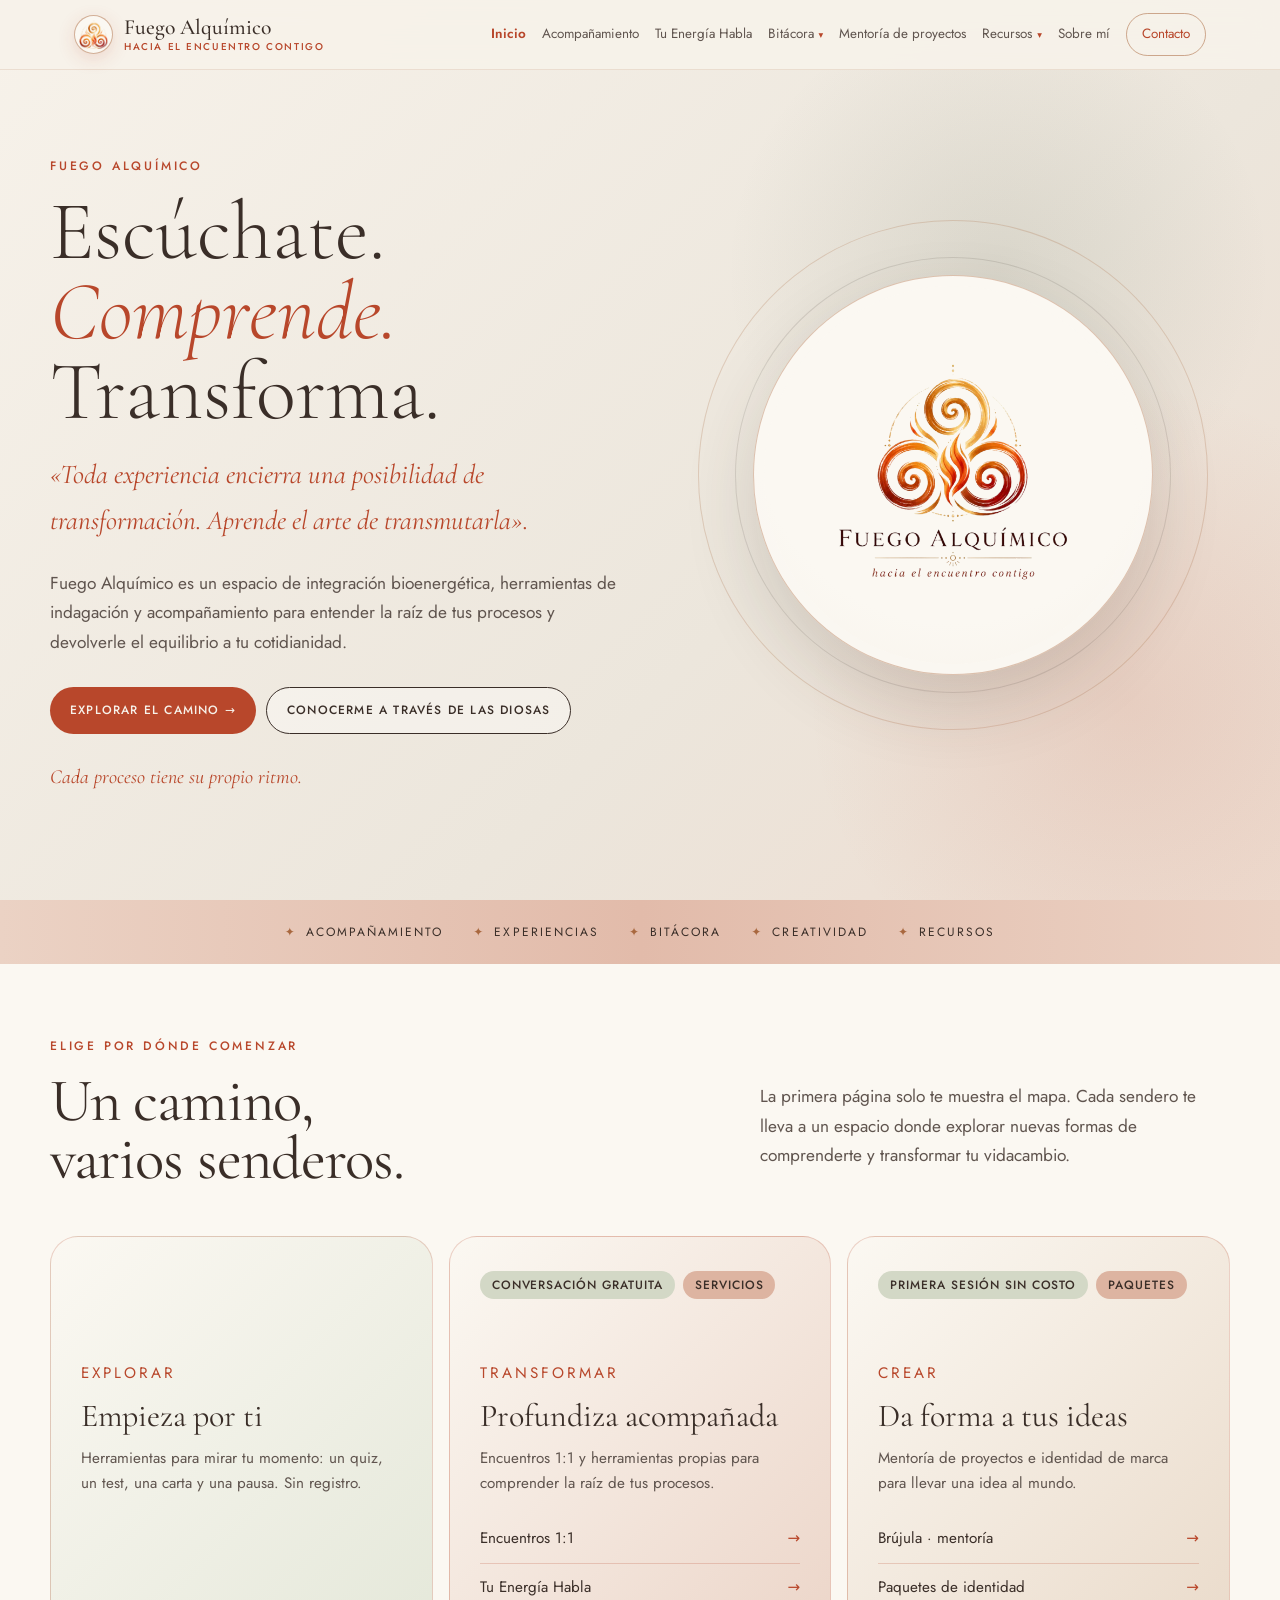
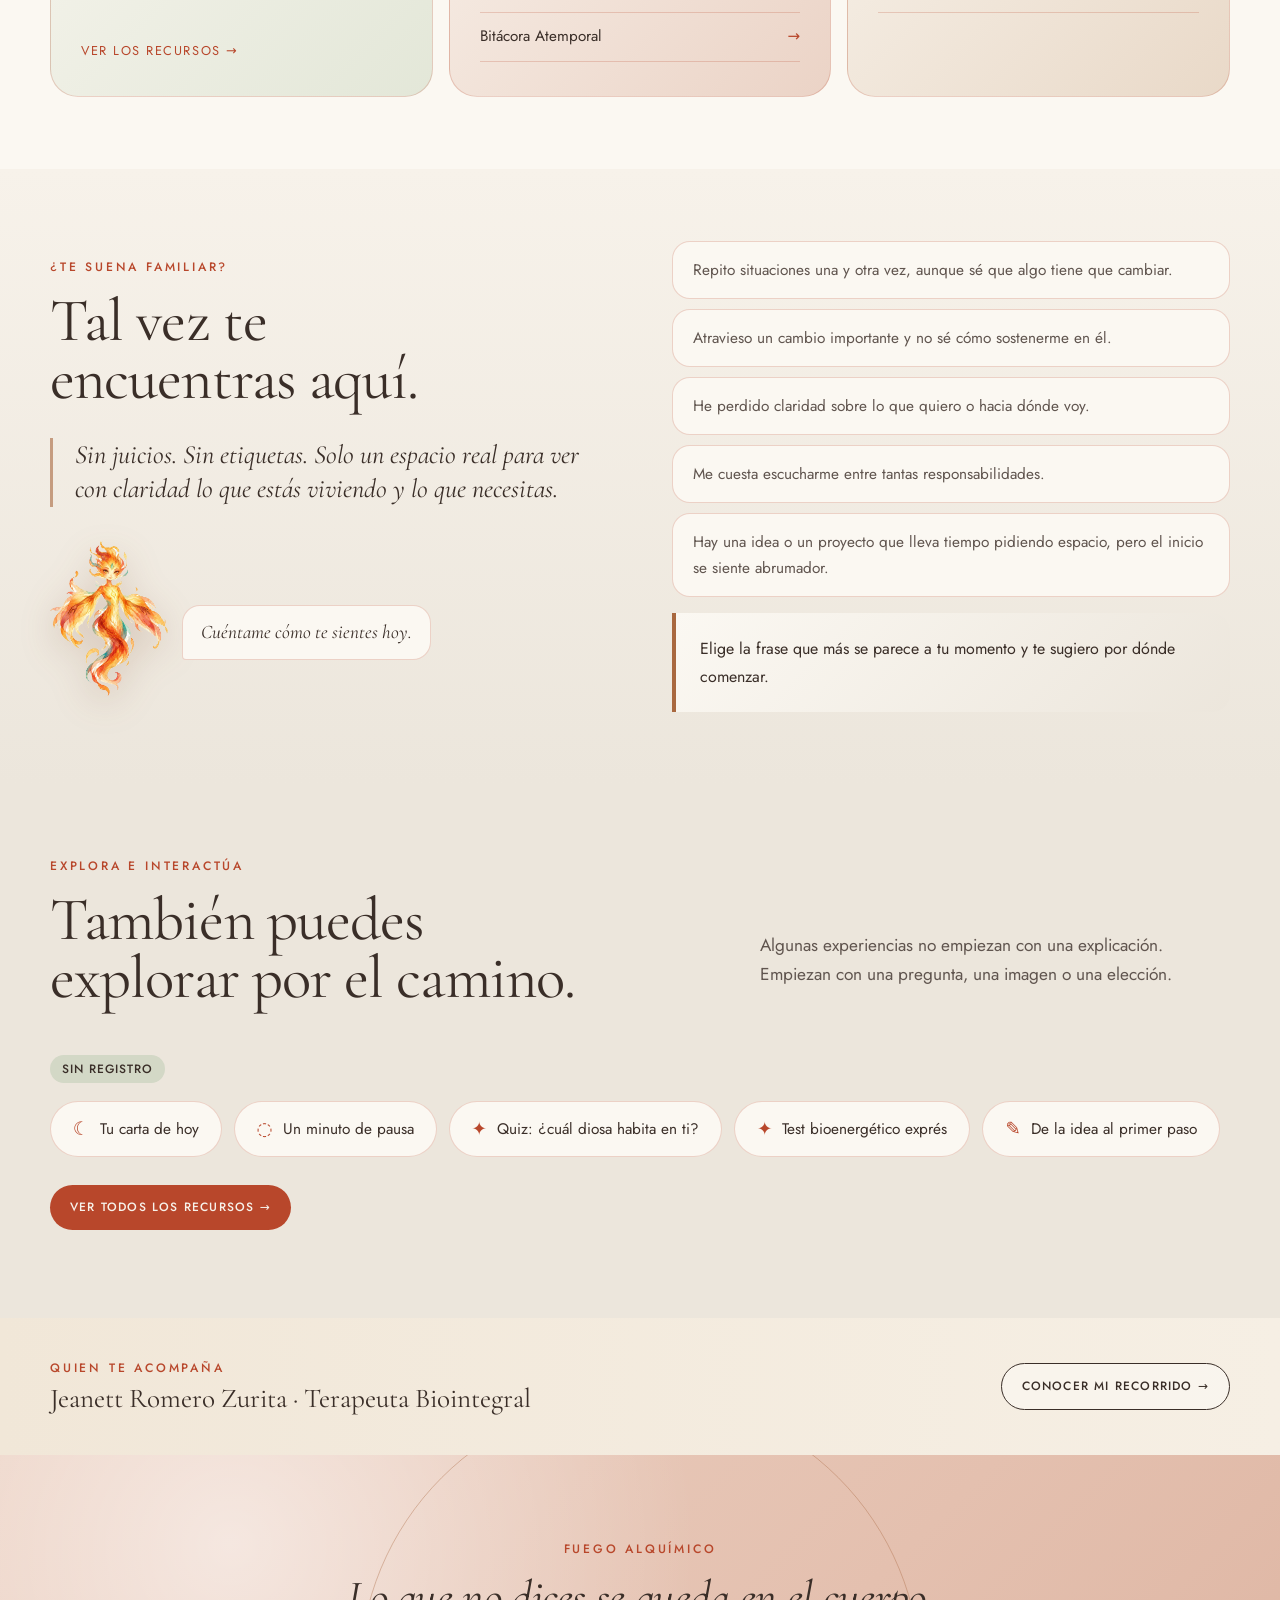
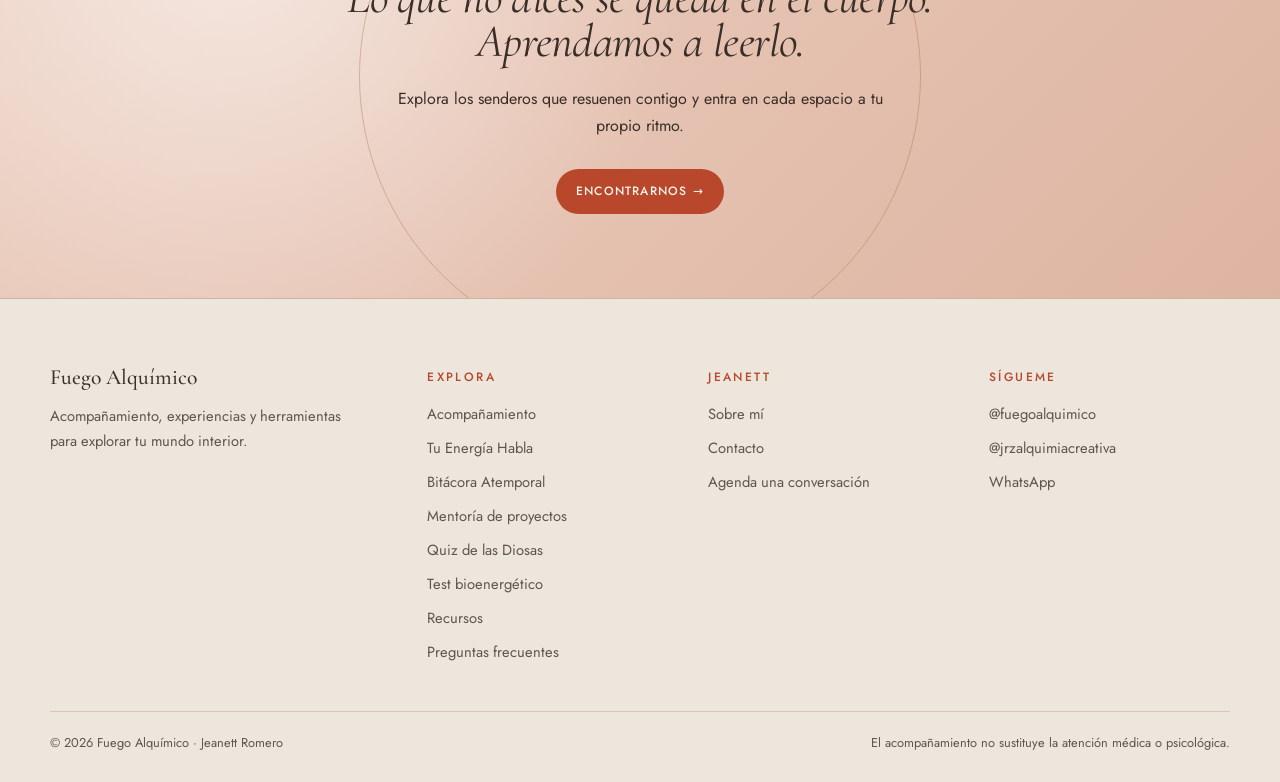
==== commit 431120ed: "Update index.html" ====
--- a/index.html
+++ b/index.html
@@ -195,7 +195,7 @@
     <div class="hero-copy reveal">
       <p class="eyebrow">Fuego Alquímico</p>
       <h1 class="hero-title">Escúchate.<br><em>Comprende.</em><br>Transforma.</h1>
-      <p class="hero-sub">Toda experiencia es materia prima: aprende el arte de transmutarla.</p>
+      <p class="hero-sub">«Toda experiencia encierra una posibilidad de transformación. Aprende el arte de transmutarla».</p>
       <p class="lead">Fuego Alquímico es un espacio de integración bioenergética, herramientas de indagación y acompañamiento para entender la raíz de tus procesos y devolverle el equilibrio a tu cotidianidad.</p>
       <div class="hero-actions">
         <a class="btn btn-dark" href="#camino">Explorar el camino →</a>
@@ -216,7 +216,7 @@
   <div class="wrap">
     <div class="explore-head reveal">
       <div><p class="eyebrow">Elige por dónde comenzar</p><h2 class="title">Un camino,<br>varios senderos.</h2></div>
-      <p class="lead">La primera página solo te muestra el mapa. Cada sendero te lleva a su propio espacio para que puedas conocerlo con calma.</p>
+      <p class="lead">La primera página solo te muestra el mapa. Cada sendero te lleva a un espacio donde explorar nuevas formas de comprenderte y transformar tu vidacambio.</p>
     </div>
     <div class="senderos">
       <article class="sendero s1 reveal"><div class="badges"></div><p class="path-label">Explorar</p><h2>Empieza por ti</h2><p>Herramientas para mirar tu momento: un quiz, un test, una carta y una pausa. Sin registro.</p><a class="path-arrow" href="recursos.html">Ver los recursos →</a></article>
@@ -263,11 +263,11 @@
 </footer>
 <script>
 const io=new IntersectionObserver(entries=>entries.forEach(e=>{if(e.isIntersecting){e.target.classList.add('visible');io.unobserve(e.target)}}),{threshold:.1});document.querySelectorAll('.reveal').forEach(el=>io.observe(el));
-const mb=document.querySelector('.menu'),nl=document.querySelector('.navlinks');if(mb&&nl){mb.addEventListener('click',()=>mb.setAttribute('aria-expanded',nl.classList.toggle('open')));nl.querySelectorAll('a').forEach(a=>a.addEventListener('click',()=>{nl.classList.remove('open');mb.setAttribute('aria-expanded','false')}))}const SIT=[['Repito situaciones una y otra vez, aunque sé que algo tiene que cambiar.','Repetir no siempre es falta de voluntad: muchas veces es una forma conocida de protegernos.','¿Qué obtengo, aunque sea mínimamente, de seguir haciéndolo igual?','Durante tres días, anota cada vez que aparezca la situación: qué pasó justo antes y qué hiciste después.',null,'Proceso de Transformación','acompanamiento.html#proceso'],
-['Atravieso un cambio importante y no sé cómo sostenerme en él.','Los cambios grandes mueven varias cosas a la vez; no tienes que resolverlas todas hoy.','¿Qué una cosa pequeña me da hoy un poco de estabilidad?','Elige una rutina mínima (una comida tranquila, un paseo, cinco minutos de silencio) y cúmplela durante una semana.',null,'Camino de Integración Alquímica','acompanamiento.html#camino-integracion'],
+const mb=document.querySelector('.menu'),nl=document.querySelector('.navlinks');if(mb&&nl){mb.addEventListener('click',()=>mb.setAttribute('aria-expanded',nl.classList.toggle('open')));nl.querySelectorAll('a').forEach(a=>a.addEventListener('click',()=>{nl.classList.remove('open');mb.setAttribute('aria-expanded','false')}))}const SIT=[['Repito situaciones una y otra vez, aunque sé que algo tiene que cambiar.','Repetir no siempre es falta de voluntad: muchas veces es una forma conocida de protegernos.','¿Qué intento resolver, evitar o aliviar cuando vuelvo a hacerlo?','Durante tres días, anota cada vez que aparezca la situación: qué pasó justo antes y qué hiciste después.',null,'Proceso de Transformación','acompanamiento.html#proceso'],
+['Atravieso un cambio importante y no sé cómo sostenerme en él.','Los grandes cambios pueden alterar varias áreas de nuestra vida al mismo tiempo. No necesitas resolverlo todo de una vez.','¿Qué pequeño gesto podría ayudarme a sentirme más estable hoy?','Elige una acción sencilla que te aporte estructura o bienestar (una comida tranquila, un paseo, cinco minutos de silencio) y Repítela durante una semana y observa.',null,'Camino de Integración Alquímica','acompanamiento.html#camino-integracion'],
 ['He perdido claridad sobre lo que quiero o hacia dónde voy.','A veces la claridad no llega pensando más, sino separando lo que quiero de lo que se espera de mí.','Si nadie fuera a opinar, ¿qué elegiría?','Escribe dos columnas, “Lo que quiero” y “Lo que creo que debo”, y termina una frase en cada una.',null,'Encuentro Alquímico','acompanamiento.html#encuentro'],
 ['Me cuesta escucharme entre tantas responsabilidades.','Escucharte también es una práctica y puede empezar con muy poco tiempo.','¿En qué momento del día suelo estar más cerca de mí?','Prueba un minuto de pausa o escribe una sola línea al día sobre cómo estás.',['Abrir el minuto de pausa →','recursos.html#pausa'],'Bitácora Atemporal','bitacora.html'],
-['Sé que algo necesita transformarse, pero no sé por dónde empezar.','No hace falta tener el plan completo para empezar: basta un primer paso pequeño.','¿Qué sería lo mínimo que podría cambiar esta semana?','Ponlo por escrito con la hoja de trabajo.',['Abrir la hoja “De la idea al primer paso” →','recursos.html#primer-paso'],'Conversación de Sintonía (gratuita)','acompanamiento.html#sintonia']];
+['Hay una idea o un proyecto que lleva tiempo pidiendo espacio, pero el inicio se siente abrumador.','No hace falta tener el plan completo para empezar: basta un primer paso pequeño.','¿Cuál es esa idea que sigues postergando y qué te detiene hoy para dar el primer paso?','Ponlo por escrito con la hoja de trabajo.',['Abrir la hoja “De la idea al primer paso” →','recursos.html#primer-paso'],'Conversación de Sintonía (gratuita)','acompanamiento.html#sintonia']];
 SIT.forEach(([q,o,pg,pr,pl,sn,sh])=>{const b=document.createElement('button');b.className='sit';b.textContent=q;b.setAttribute('aria-pressed','false');b.onclick=()=>{document.querySelectorAll('.sit').forEach(x=>x.setAttribute('aria-pressed',x===b));const r=document.getElementById('sitres');r.innerHTML=`<p class="rl">Una observación</p><p>${o}</p><p class="rl">Una pregunta para ti</p><p class="rq">${pg}</p><p class="rl">Una práctica pequeña</p><p>${pr}${pl?` <a class="rlink" href="${pl[1]}">${pl[0]}</a>`:''}</p><div class="rinv"><span>Si quieres profundizar</span><a class="btn btn-dark" href="${sh}">${sn} →</a></div>`;document.getElementById('gbub').textContent='Empieza por aquí ✦'};document.getElementById('sit').append(b)});
 </script>
 <button class="totop" id="totop" type="button" aria-label="Volver arriba">↑</button>
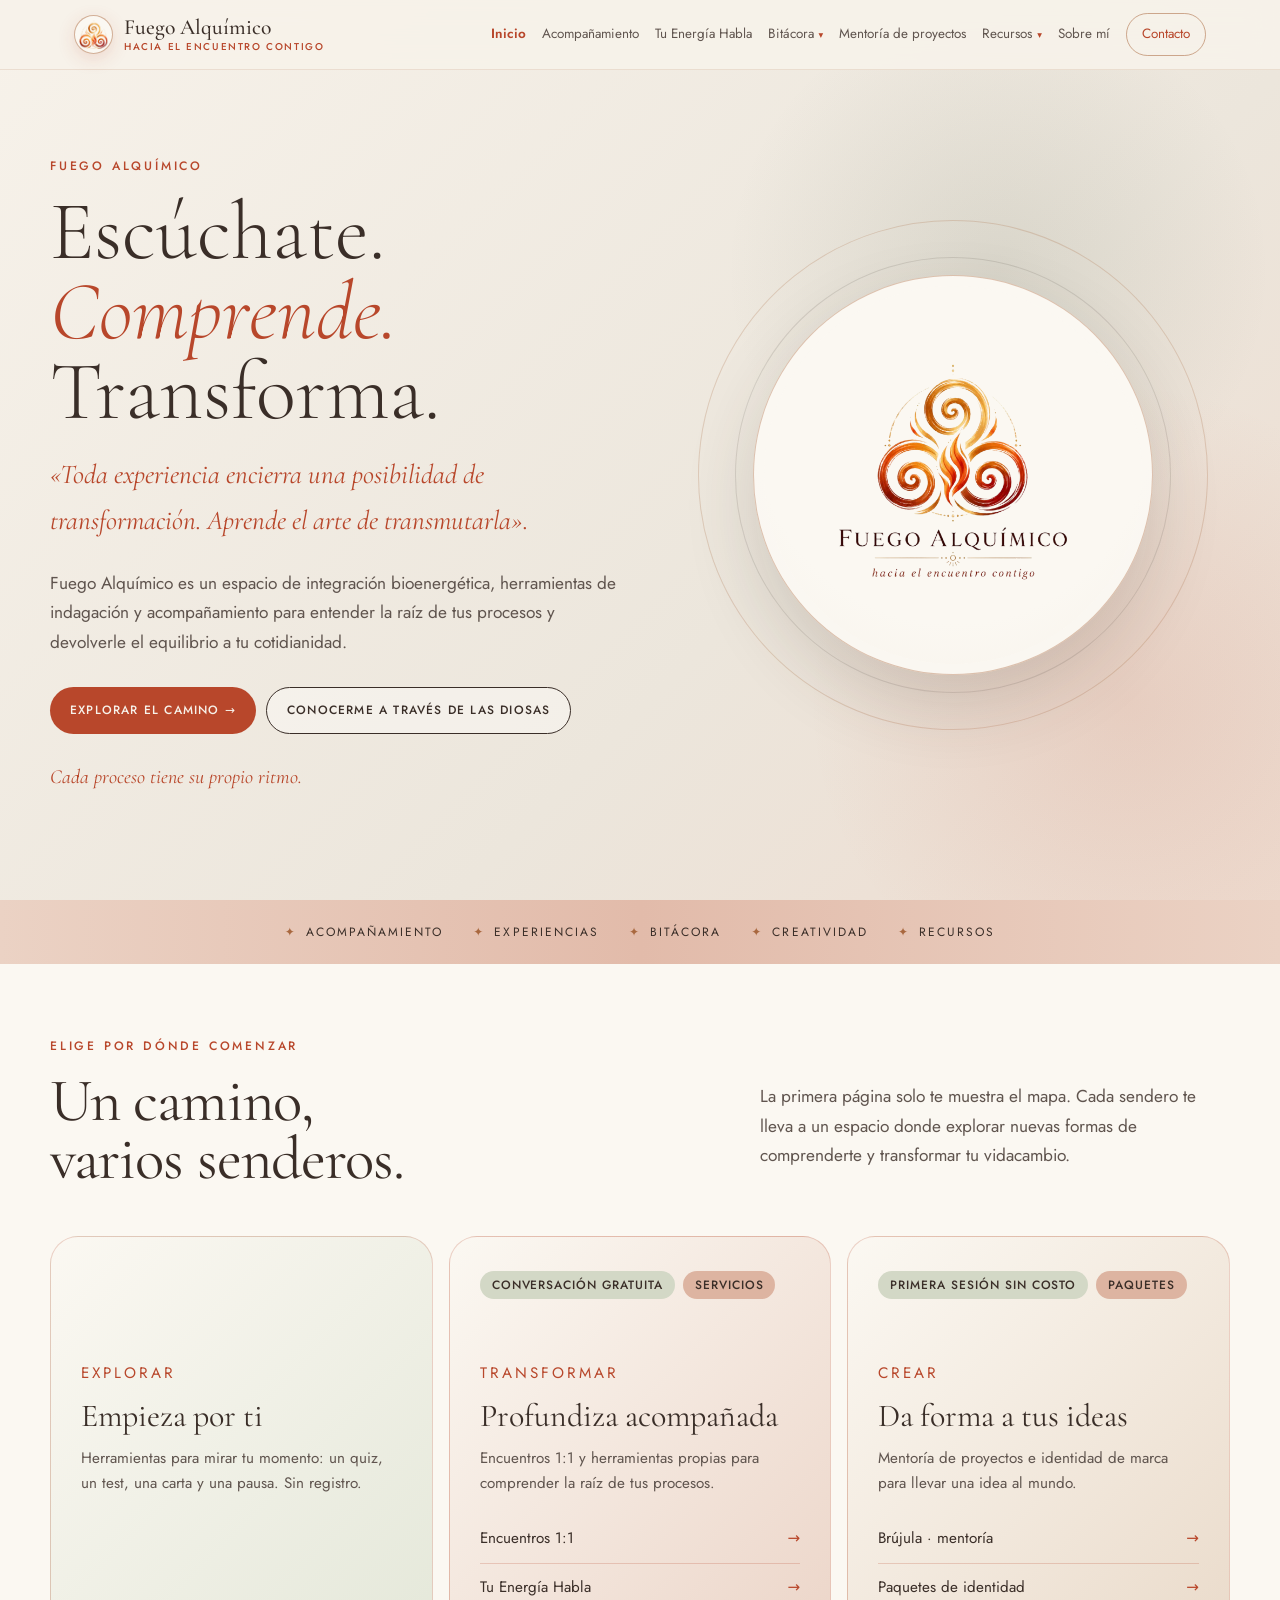
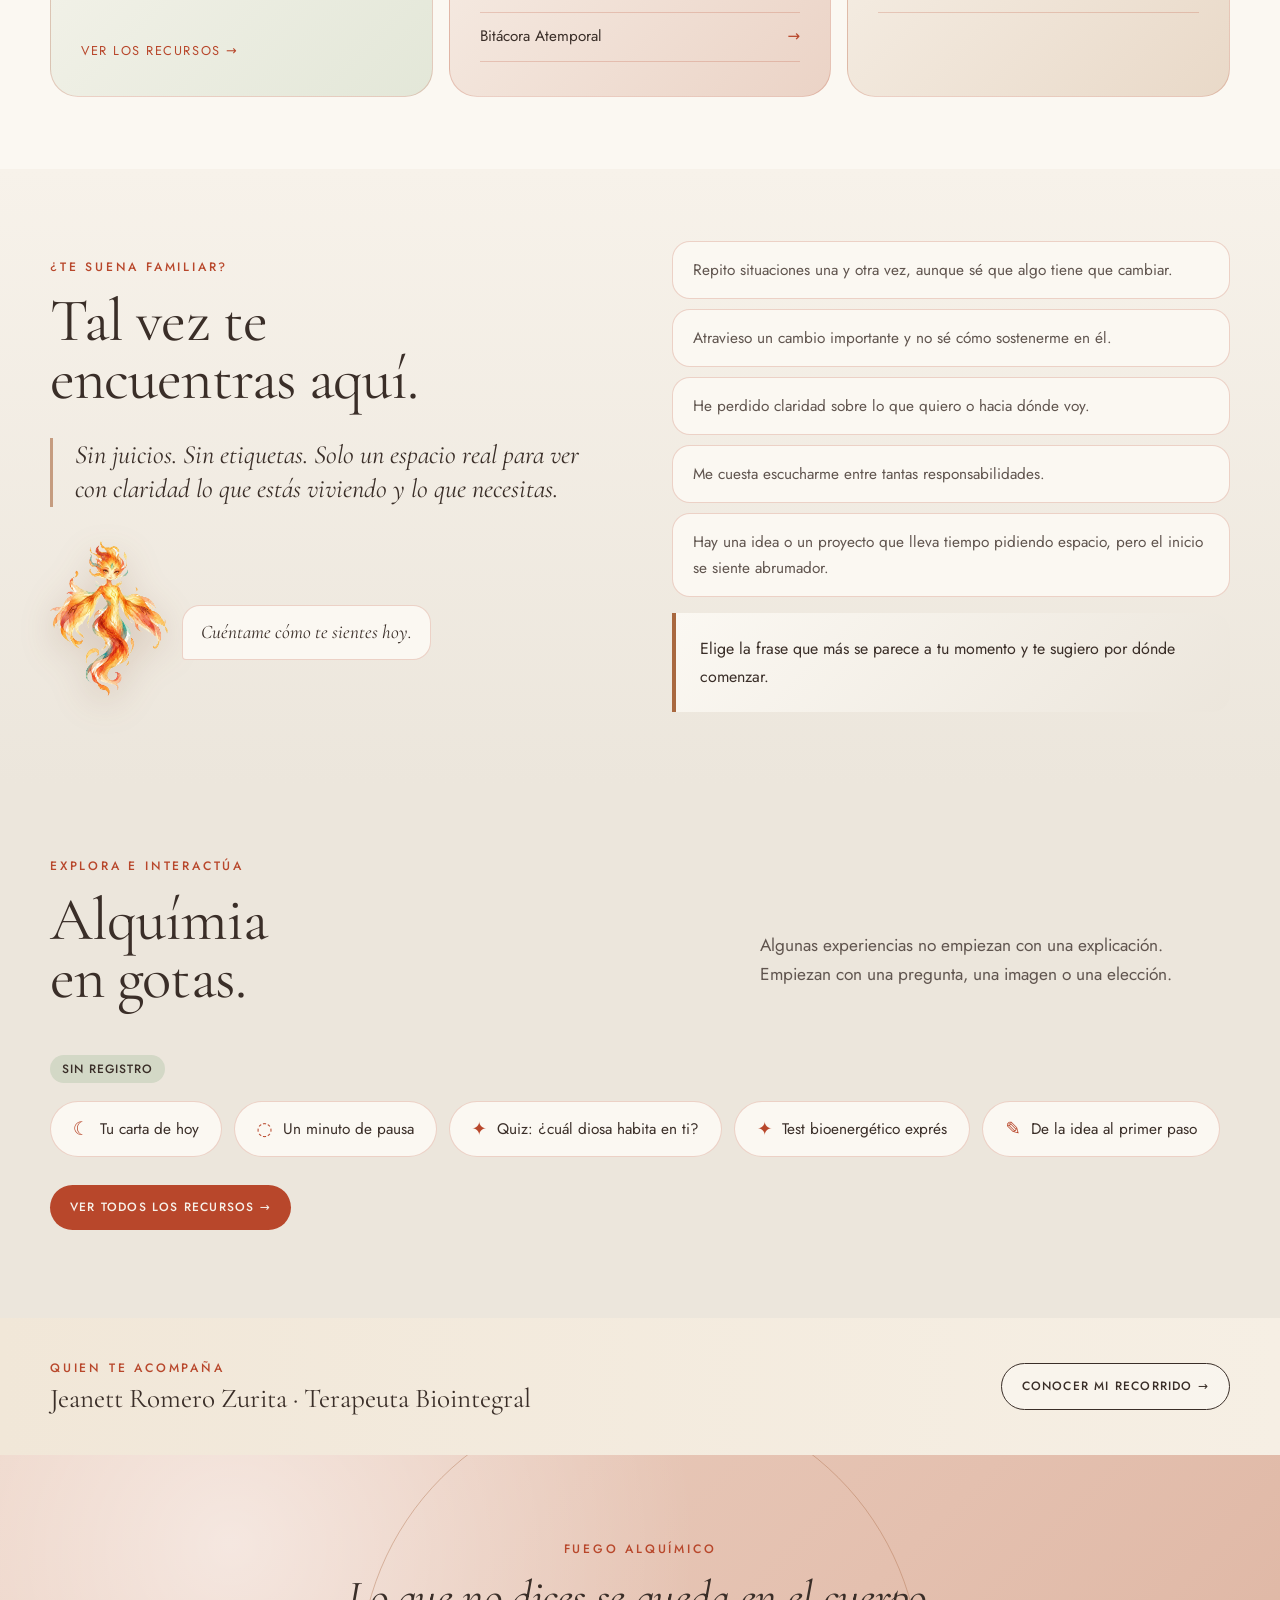
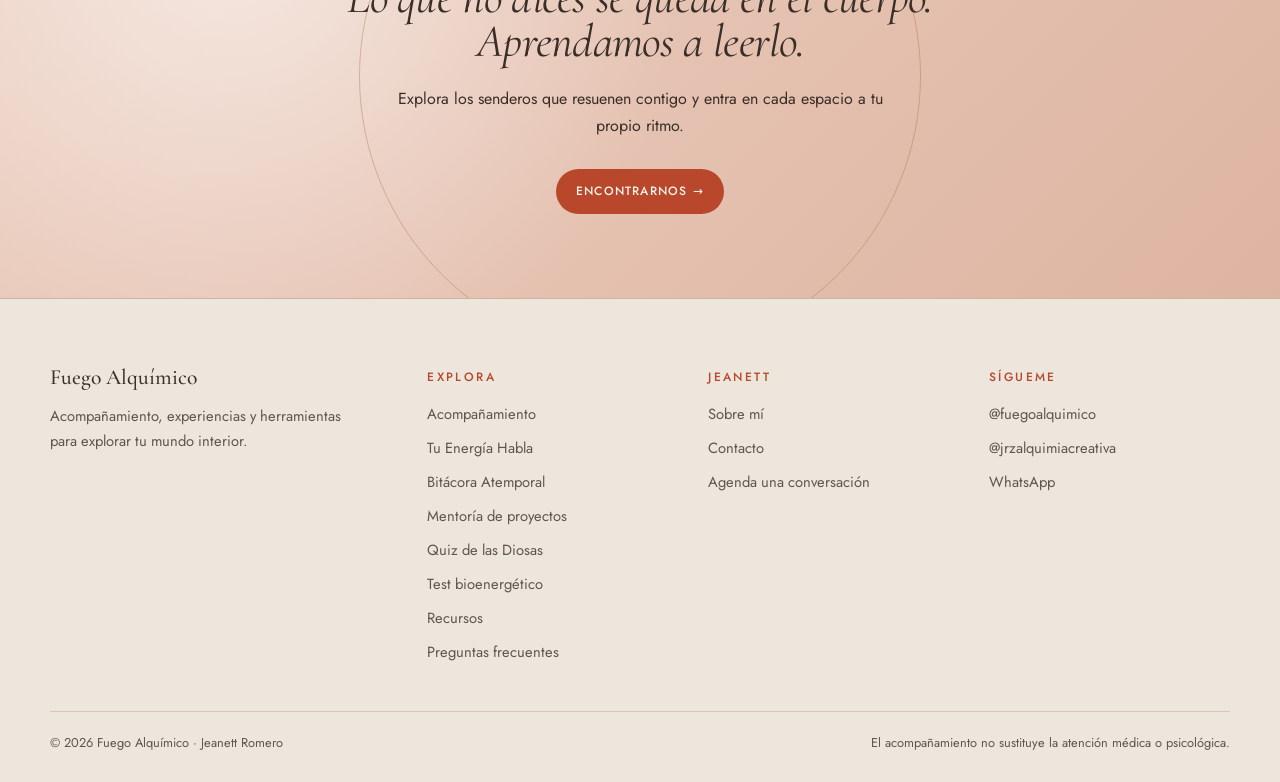
==== commit 0c9cc3f8: "Update index.html" ====
--- a/index.html
+++ b/index.html
@@ -231,7 +231,7 @@
 
 <section id="experiencias" class="section interactive">
   <div class="wrap">
-    <div class="explore-head reveal"><div><p class="eyebrow">Explora e interactúa</p><h2 class="title">También puedes<br>explorar por el camino.</h2></div><p class="lead">Algunas experiencias no empiezan con una explicación. Empiezan con una pregunta, una imagen o una elección.</p></div>
+    <div class="explore-head reveal"><div><p class="eyebrow">Explora e interactúa</p><h2 class="title">Alquímia<br>en gotas.</h2></div><p class="lead">Algunas experiencias no empiezan con una explicación. Empiezan con una pregunta, una imagen o una elección.</p></div>
     <div class="reveal"><div class="badges" style="margin-bottom:18px"><span class="badge free">Sin registro</span></div><div class="pills"><a class="pill" href="recursos.html#carta"><span aria-hidden="true">☾</span>Tu carta de hoy</a><a class="pill" href="recursos.html#pausa"><span aria-hidden="true">◌</span>Un minuto de pausa</a><a class="pill" href="quiz-diosas.html"><span aria-hidden="true">✦</span>Quiz: ¿cuál diosa habita en ti?</a><a class="pill" href="test-energetico.html"><span aria-hidden="true">✦</span>Test bioenergético exprés</a><a class="pill" href="recursos.html#primer-paso"><span aria-hidden="true">✎</span>De la idea al primer paso</a></div><p style="margin-top:28px"><a class="btn btn-dark" href="recursos.html">Ver todos los recursos →</a></p></div>
   </div>
 </section>
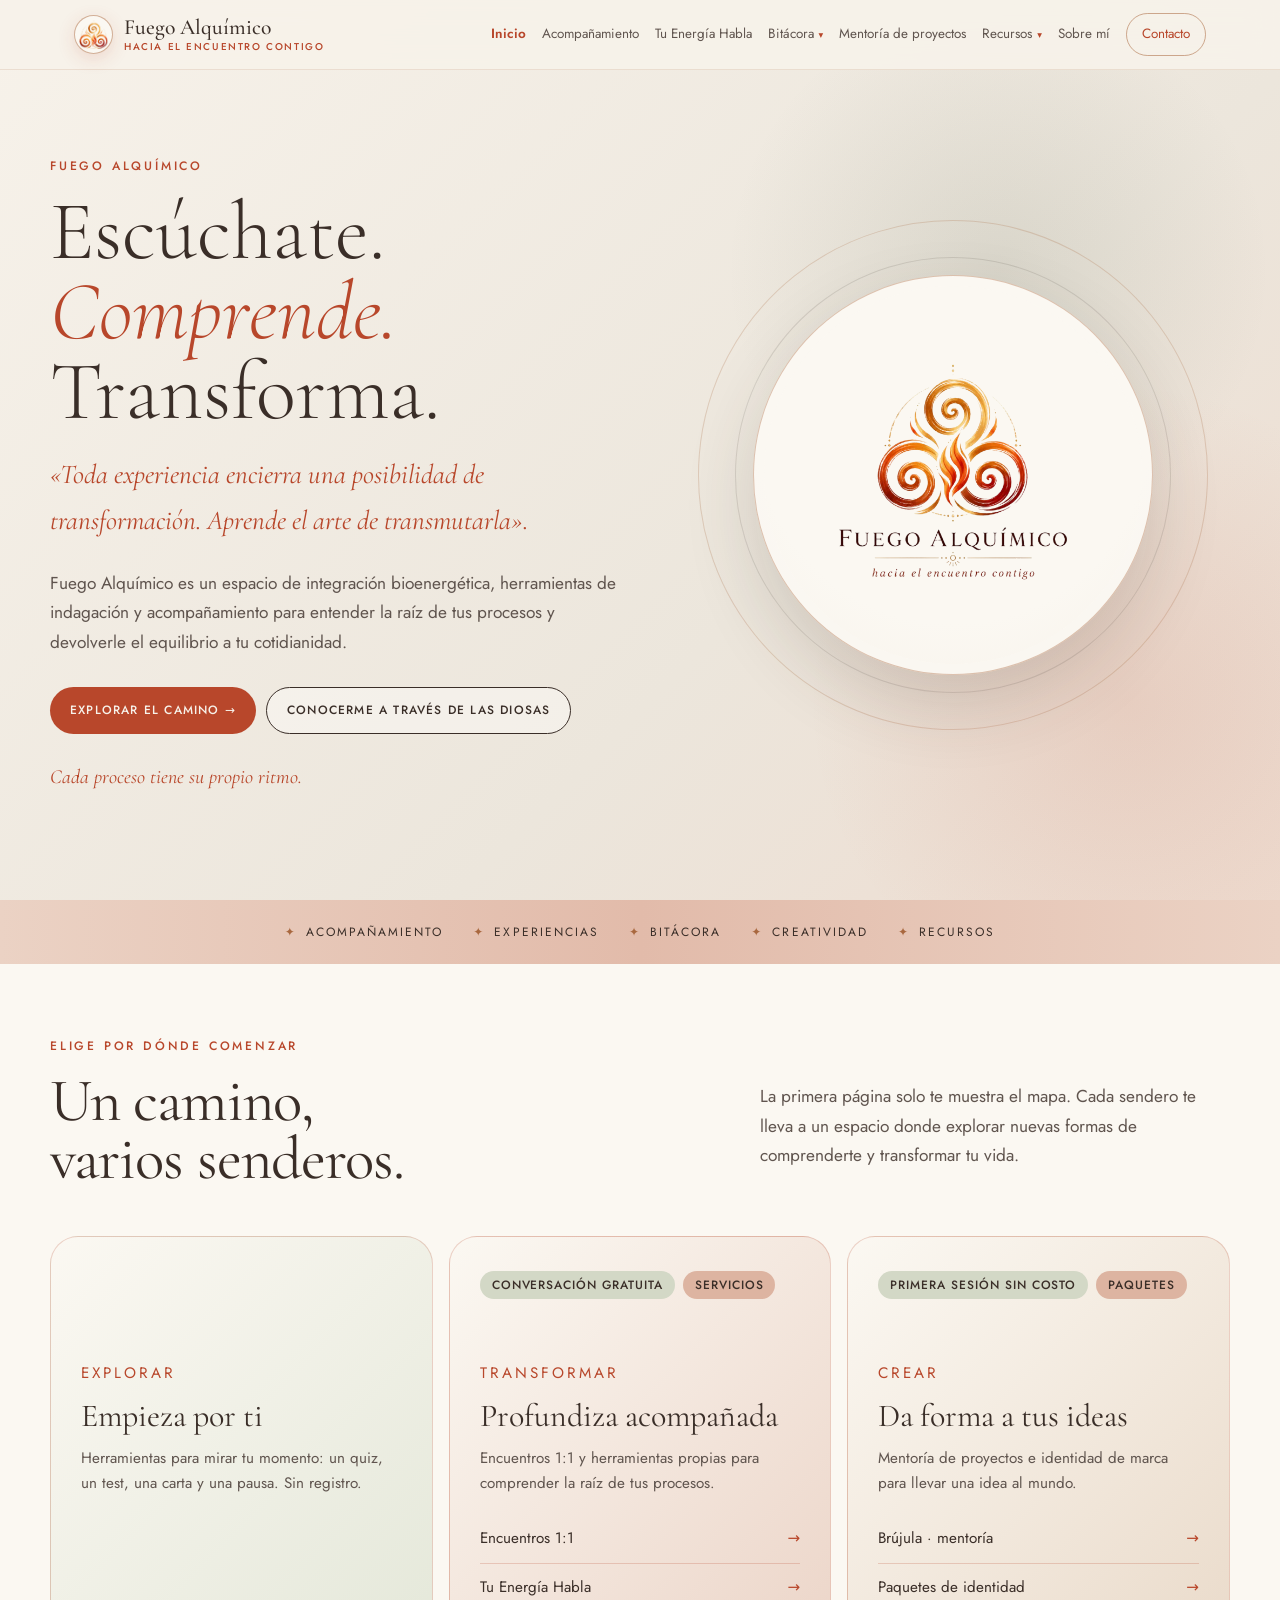
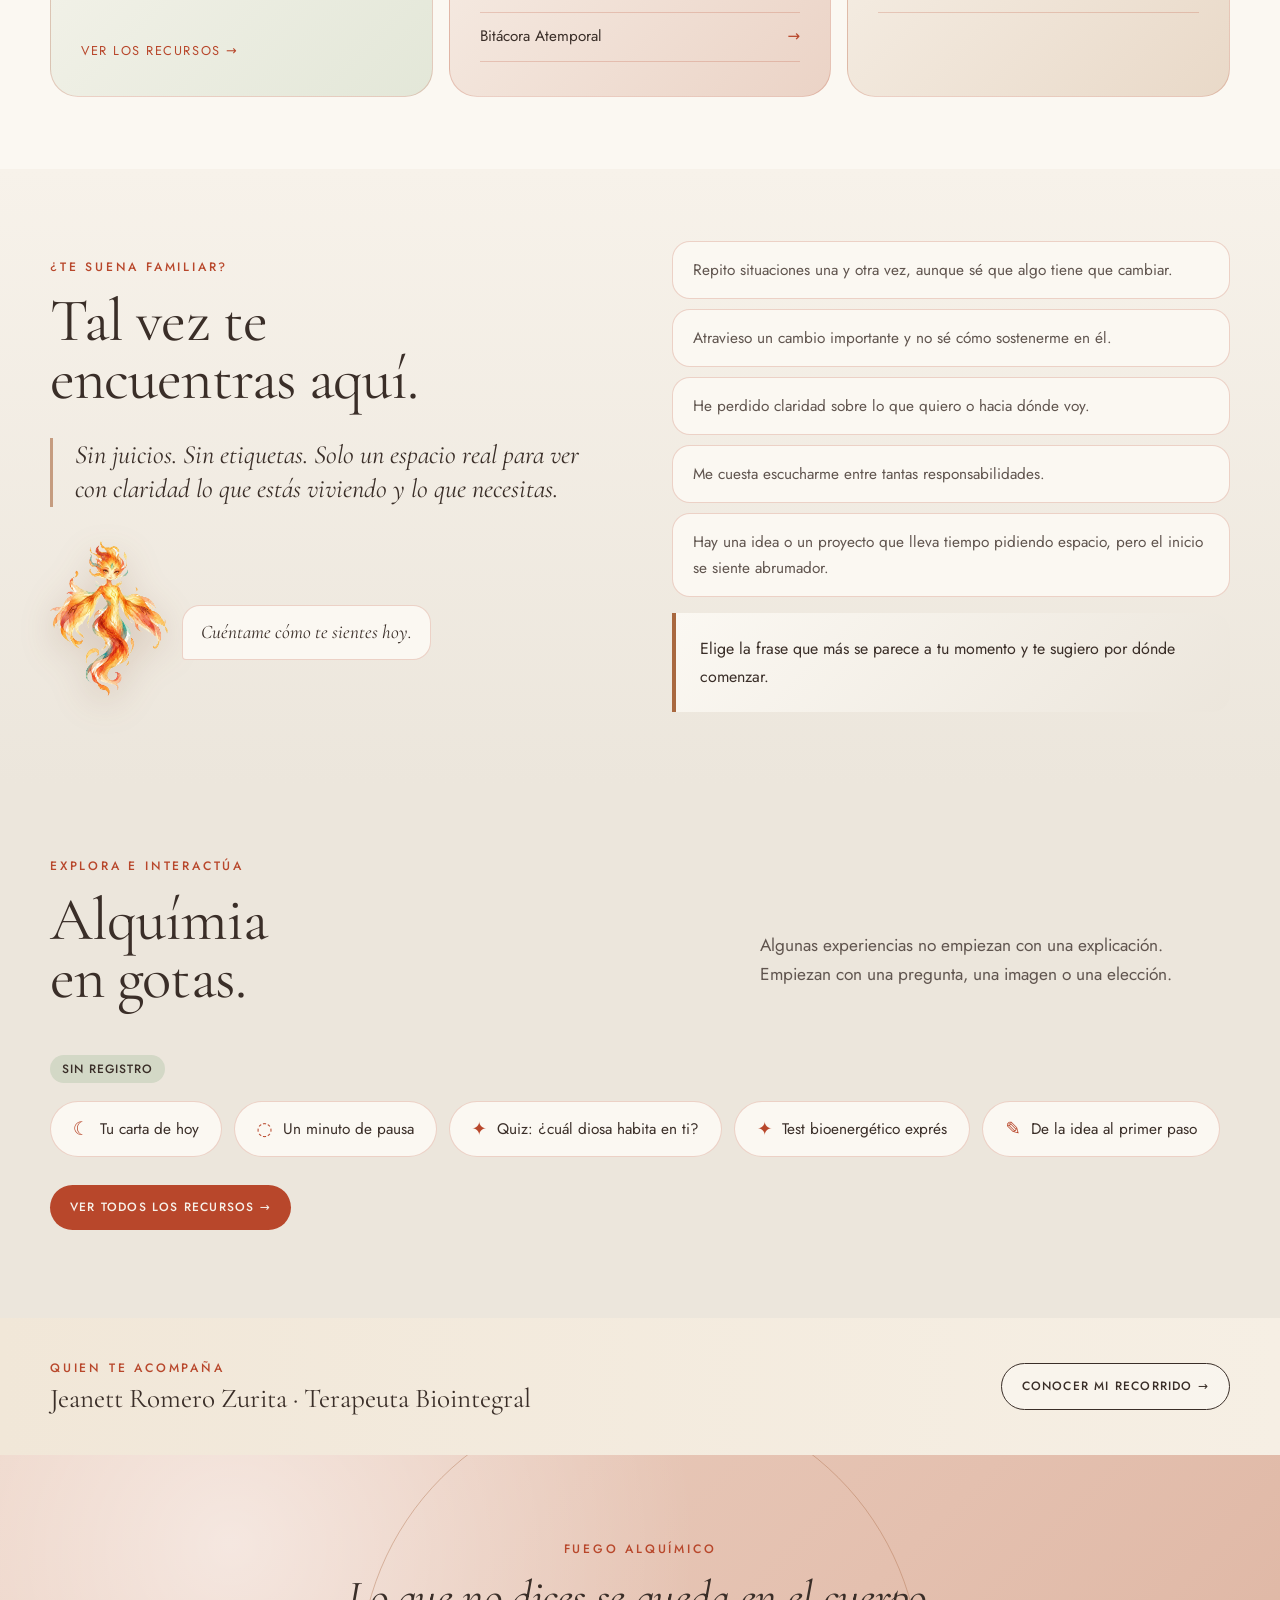
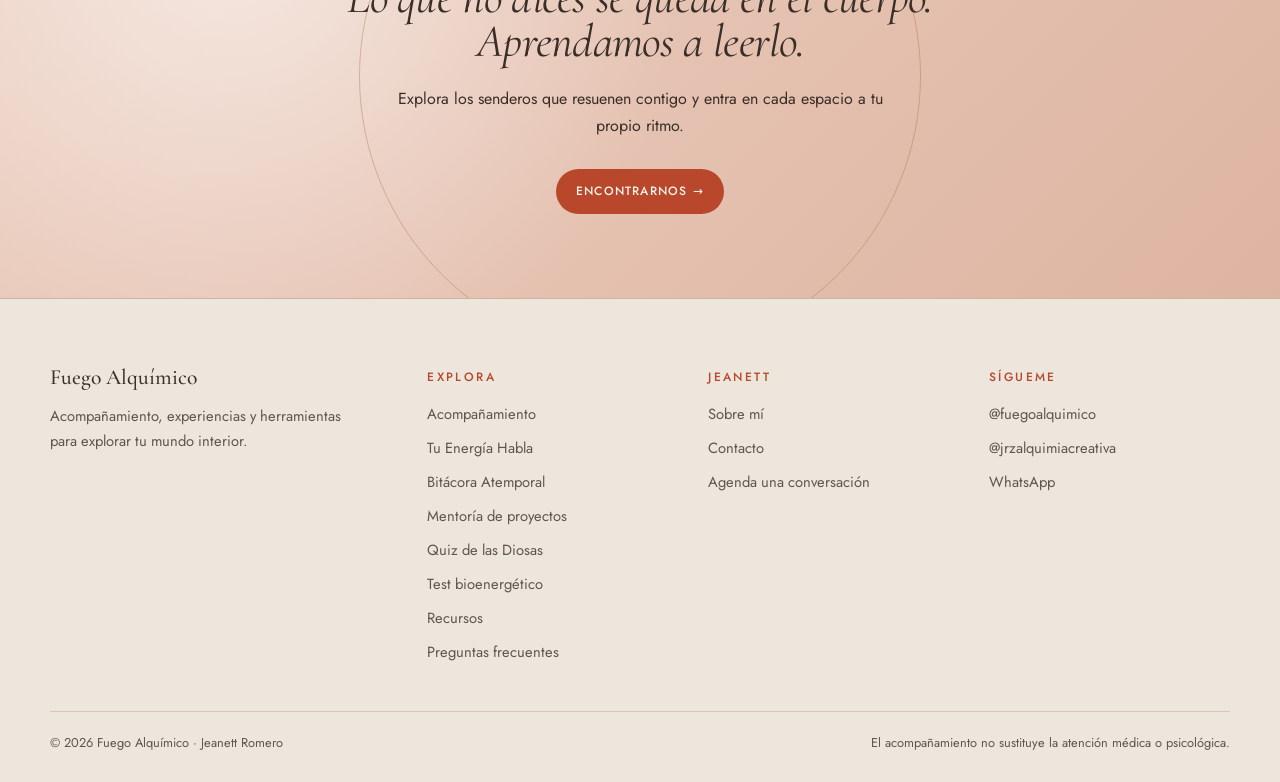
==== commit 239e3433: "Update index.html" ====
--- a/index.html
+++ b/index.html
@@ -216,7 +216,7 @@
   <div class="wrap">
     <div class="explore-head reveal">
       <div><p class="eyebrow">Elige por dónde comenzar</p><h2 class="title">Un camino,<br>varios senderos.</h2></div>
-      <p class="lead">La primera página solo te muestra el mapa. Cada sendero te lleva a un espacio donde explorar nuevas formas de comprenderte y transformar tu vidacambio.</p>
+      <p class="lead">La primera página solo te muestra el mapa. Cada sendero te lleva a un espacio donde explorar nuevas formas de comprenderte y transformar tu vida.</p>
     </div>
     <div class="senderos">
       <article class="sendero s1 reveal"><div class="badges"></div><p class="path-label">Explorar</p><h2>Empieza por ti</h2><p>Herramientas para mirar tu momento: un quiz, un test, una carta y una pausa. Sin registro.</p><a class="path-arrow" href="recursos.html">Ver los recursos →</a></article>
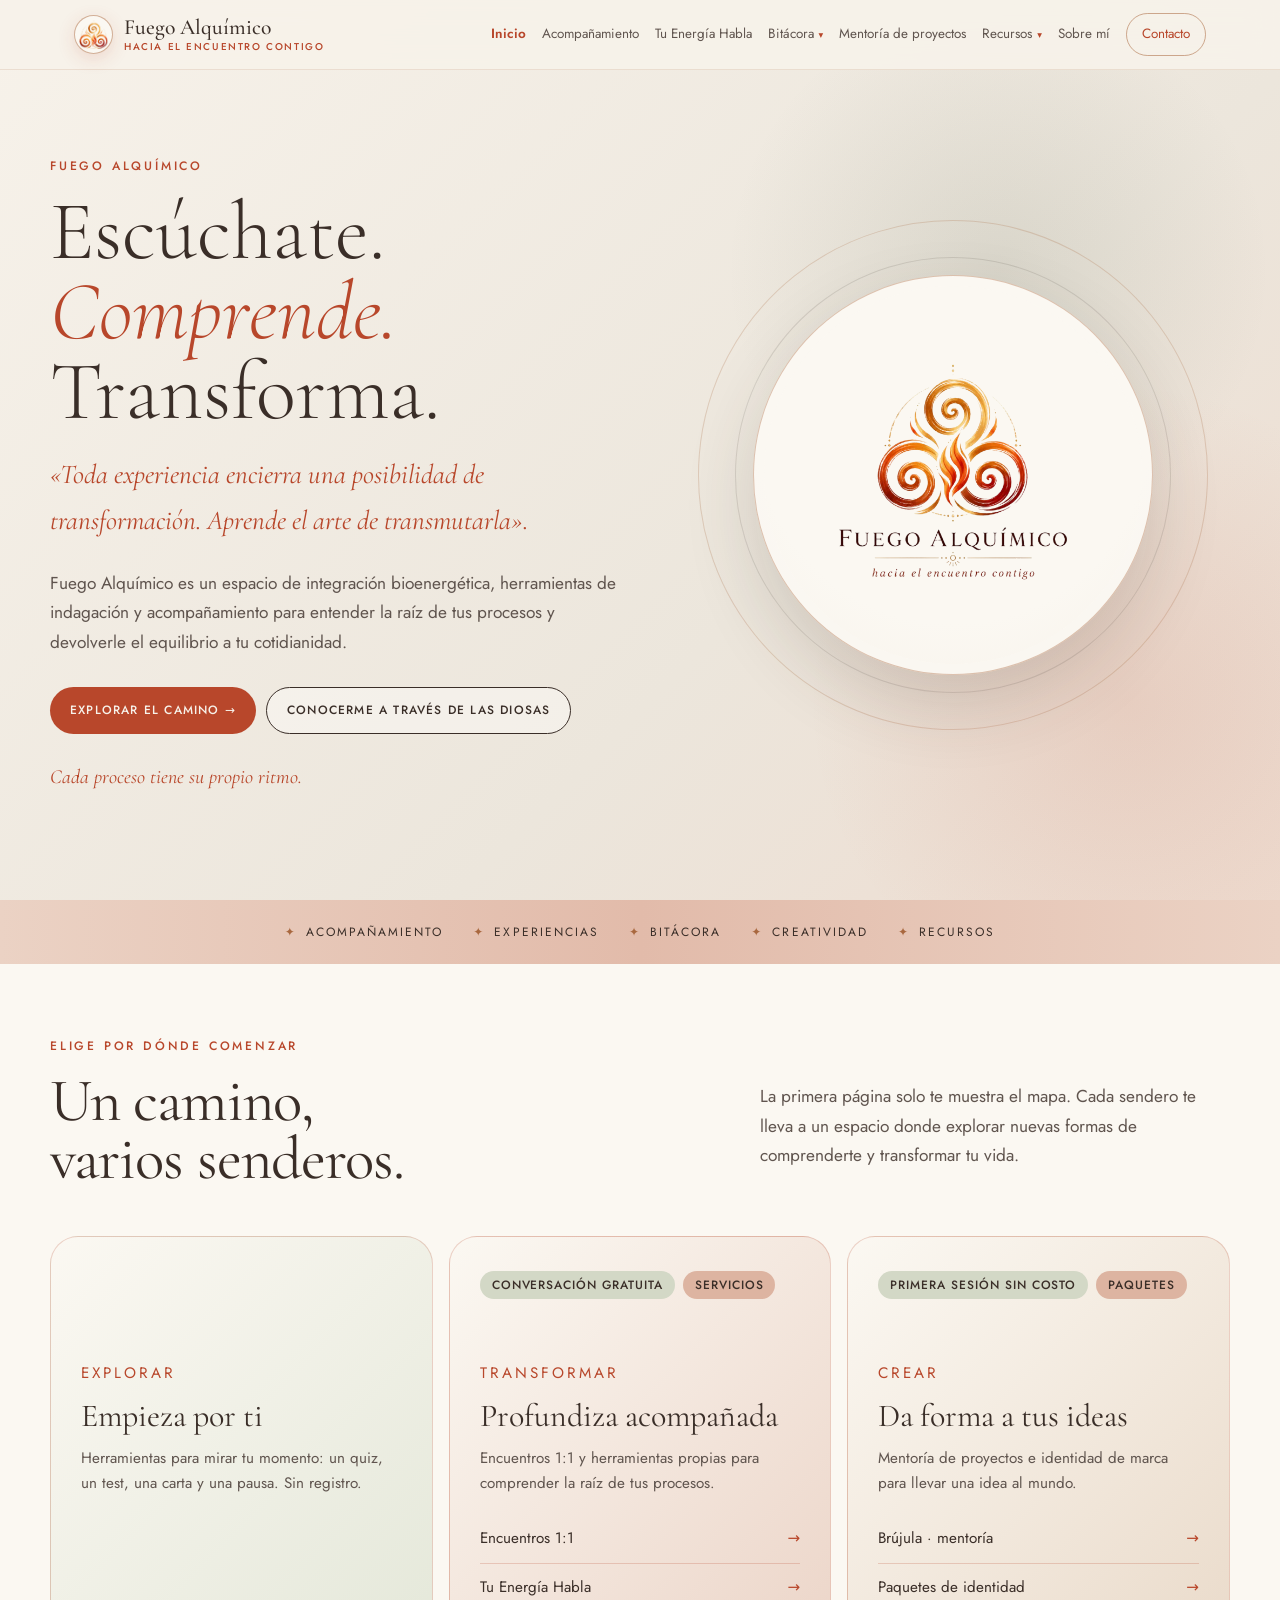
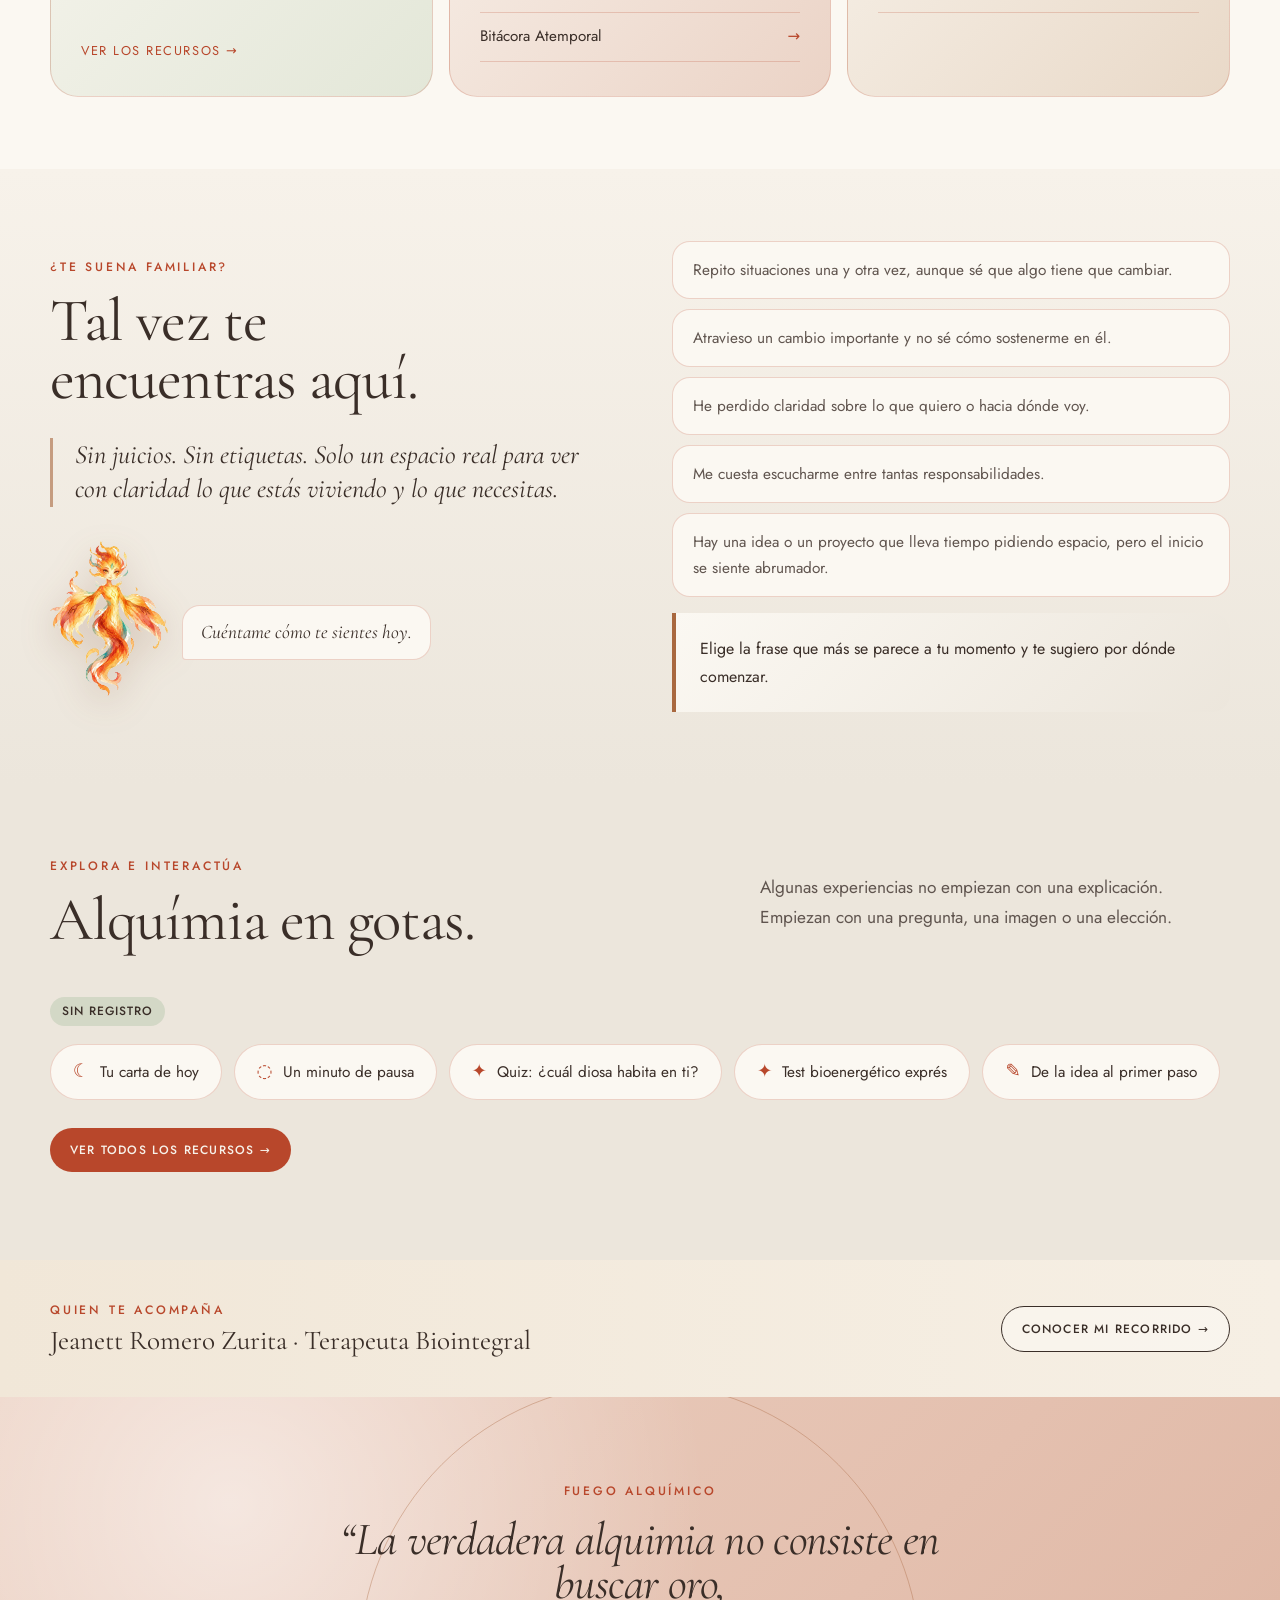
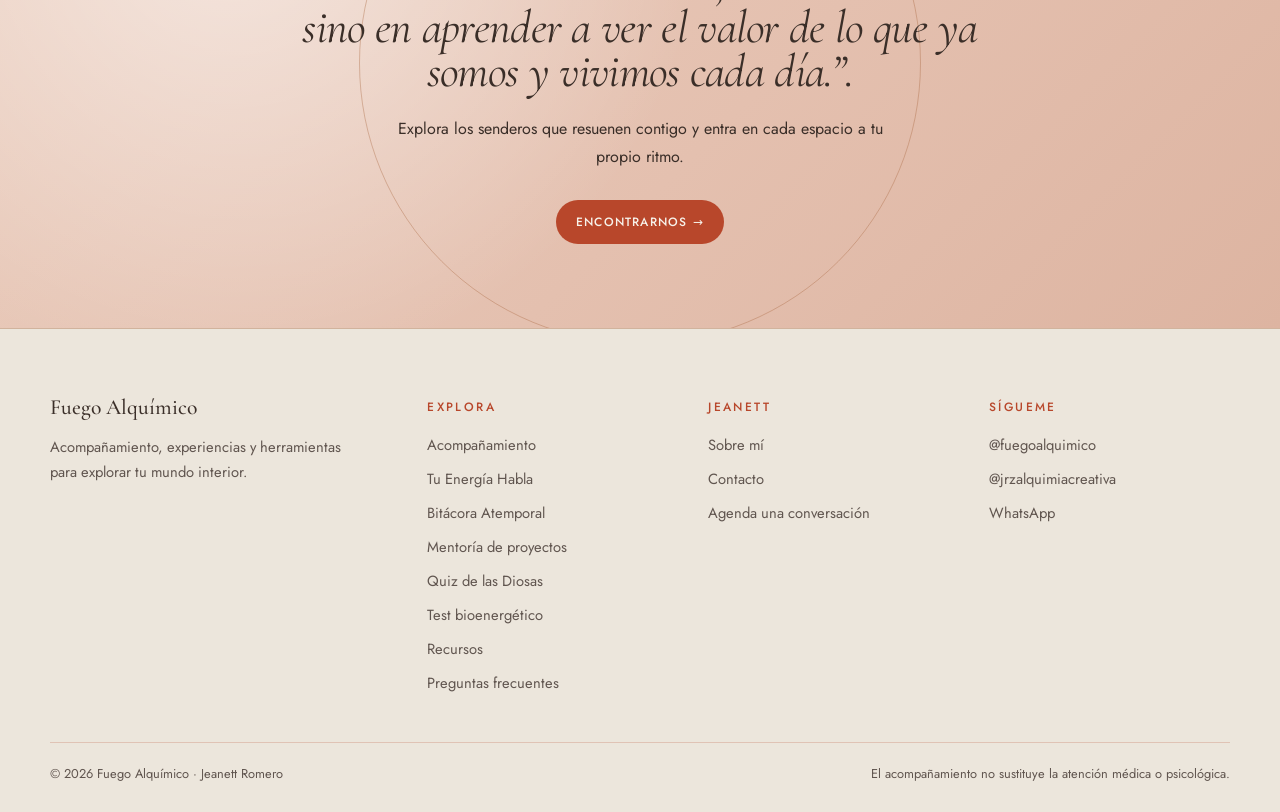
==== commit 220ebe67: "Update index.html" ====
--- a/index.html
+++ b/index.html
@@ -231,7 +231,7 @@
 
 <section id="experiencias" class="section interactive">
   <div class="wrap">
-    <div class="explore-head reveal"><div><p class="eyebrow">Explora e interactúa</p><h2 class="title">Alquímia<br>en gotas.</h2></div><p class="lead">Algunas experiencias no empiezan con una explicación. Empiezan con una pregunta, una imagen o una elección.</p></div>
+    <div class="explore-head reveal"><div><p class="eyebrow">Explora e interactúa</p><h2 class="title">Alquímia en gotas.</h2></div><p class="lead">Algunas experiencias no empiezan con una explicación. Empiezan con una pregunta, una imagen o una elección.</p></div>
     <div class="reveal"><div class="badges" style="margin-bottom:18px"><span class="badge free">Sin registro</span></div><div class="pills"><a class="pill" href="recursos.html#carta"><span aria-hidden="true">☾</span>Tu carta de hoy</a><a class="pill" href="recursos.html#pausa"><span aria-hidden="true">◌</span>Un minuto de pausa</a><a class="pill" href="quiz-diosas.html"><span aria-hidden="true">✦</span>Quiz: ¿cuál diosa habita en ti?</a><a class="pill" href="test-energetico.html"><span aria-hidden="true">✦</span>Test bioenergético exprés</a><a class="pill" href="recursos.html#primer-paso"><span aria-hidden="true">✎</span>De la idea al primer paso</a></div><p style="margin-top:28px"><a class="btn btn-dark" href="recursos.html">Ver todos los recursos →</a></p></div>
   </div>
 </section>
@@ -241,7 +241,7 @@
 <section class="closing closing-home">
   <div class="wrap">
     <p class="eyebrow">Fuego Alquímico</p>
-    <h2 class="title">Lo que no dices se queda en el cuerpo.<br>Aprendamos a leerlo.</h2>
+    <h2 class="title">“La verdadera alquimia no consiste en buscar oro,<br>sino en aprender a ver el valor de lo que ya somos y vivimos cada día.”.</h2>
     <p>Explora los senderos que resuenen contigo y entra en cada espacio a tu propio ritmo.</p>
     <a class="btn btn-dark" href="contacto.html">Encontrarnos →</a>
   </div>
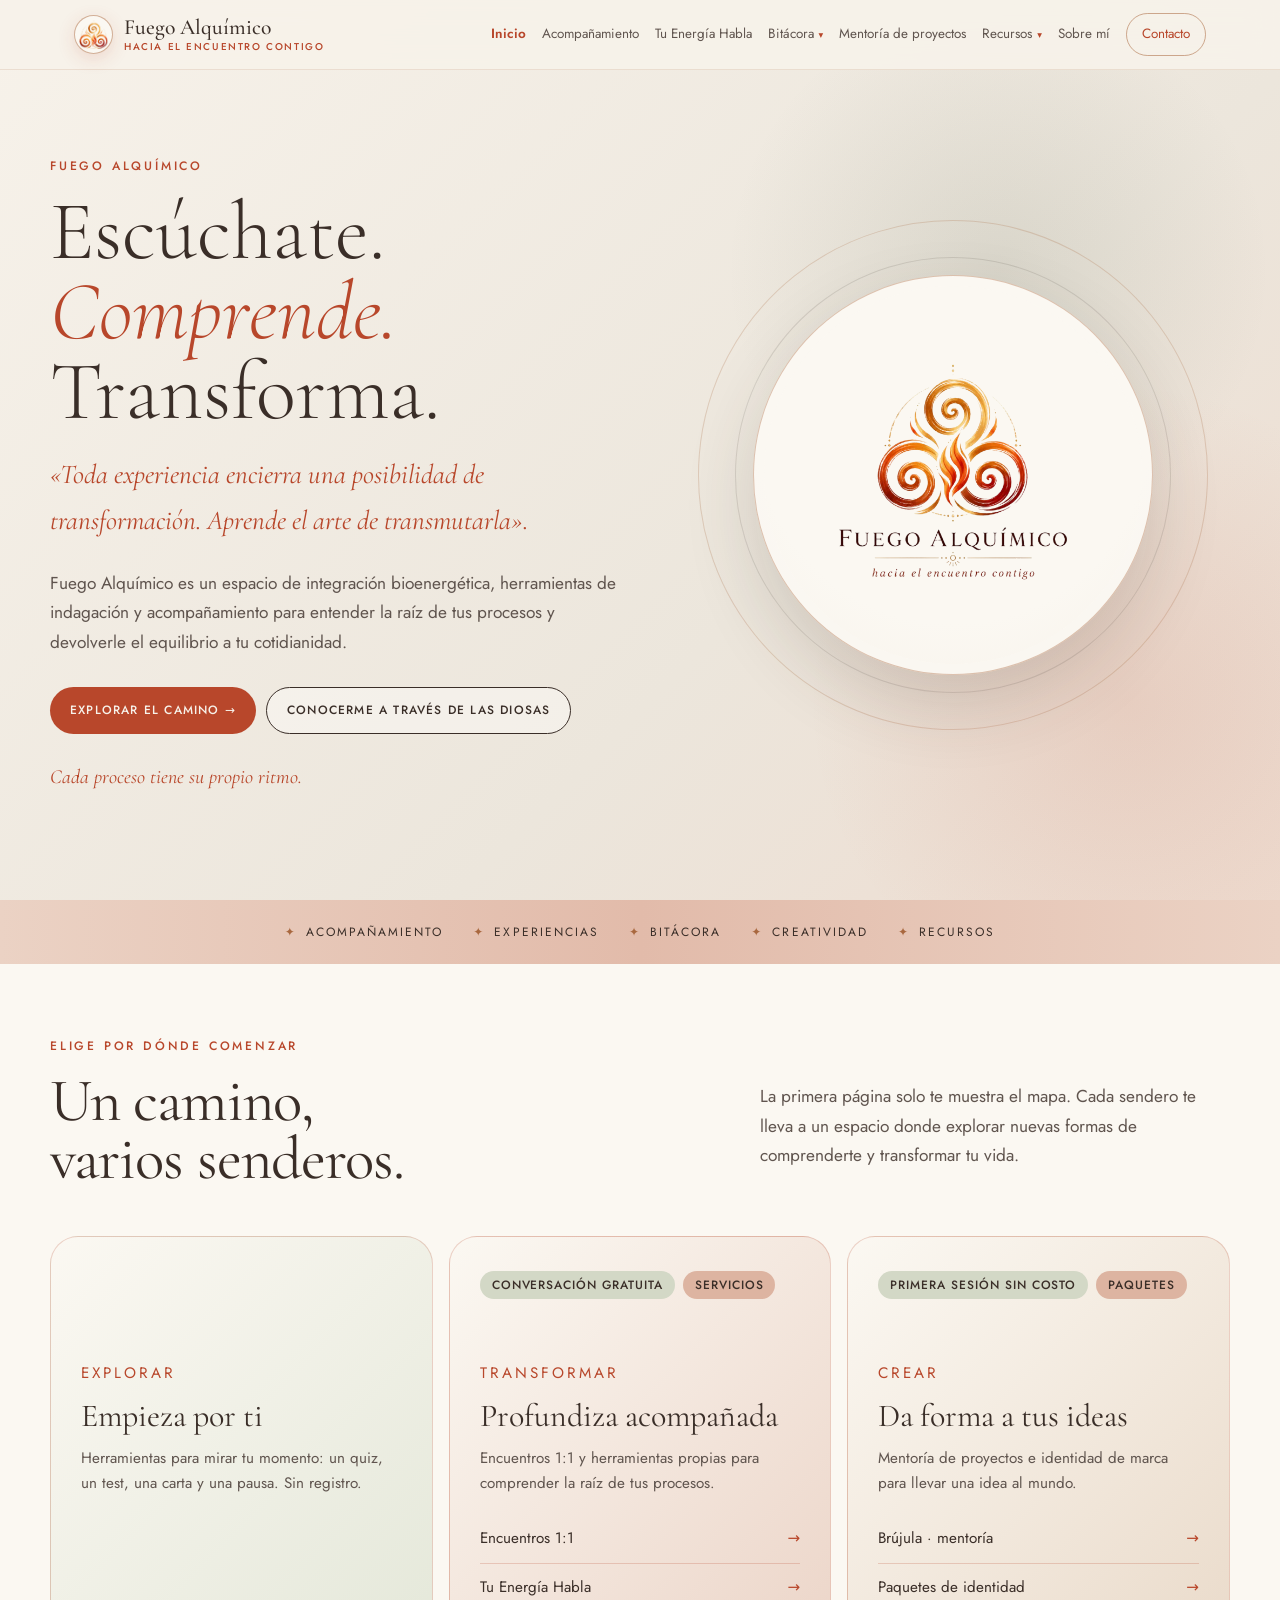
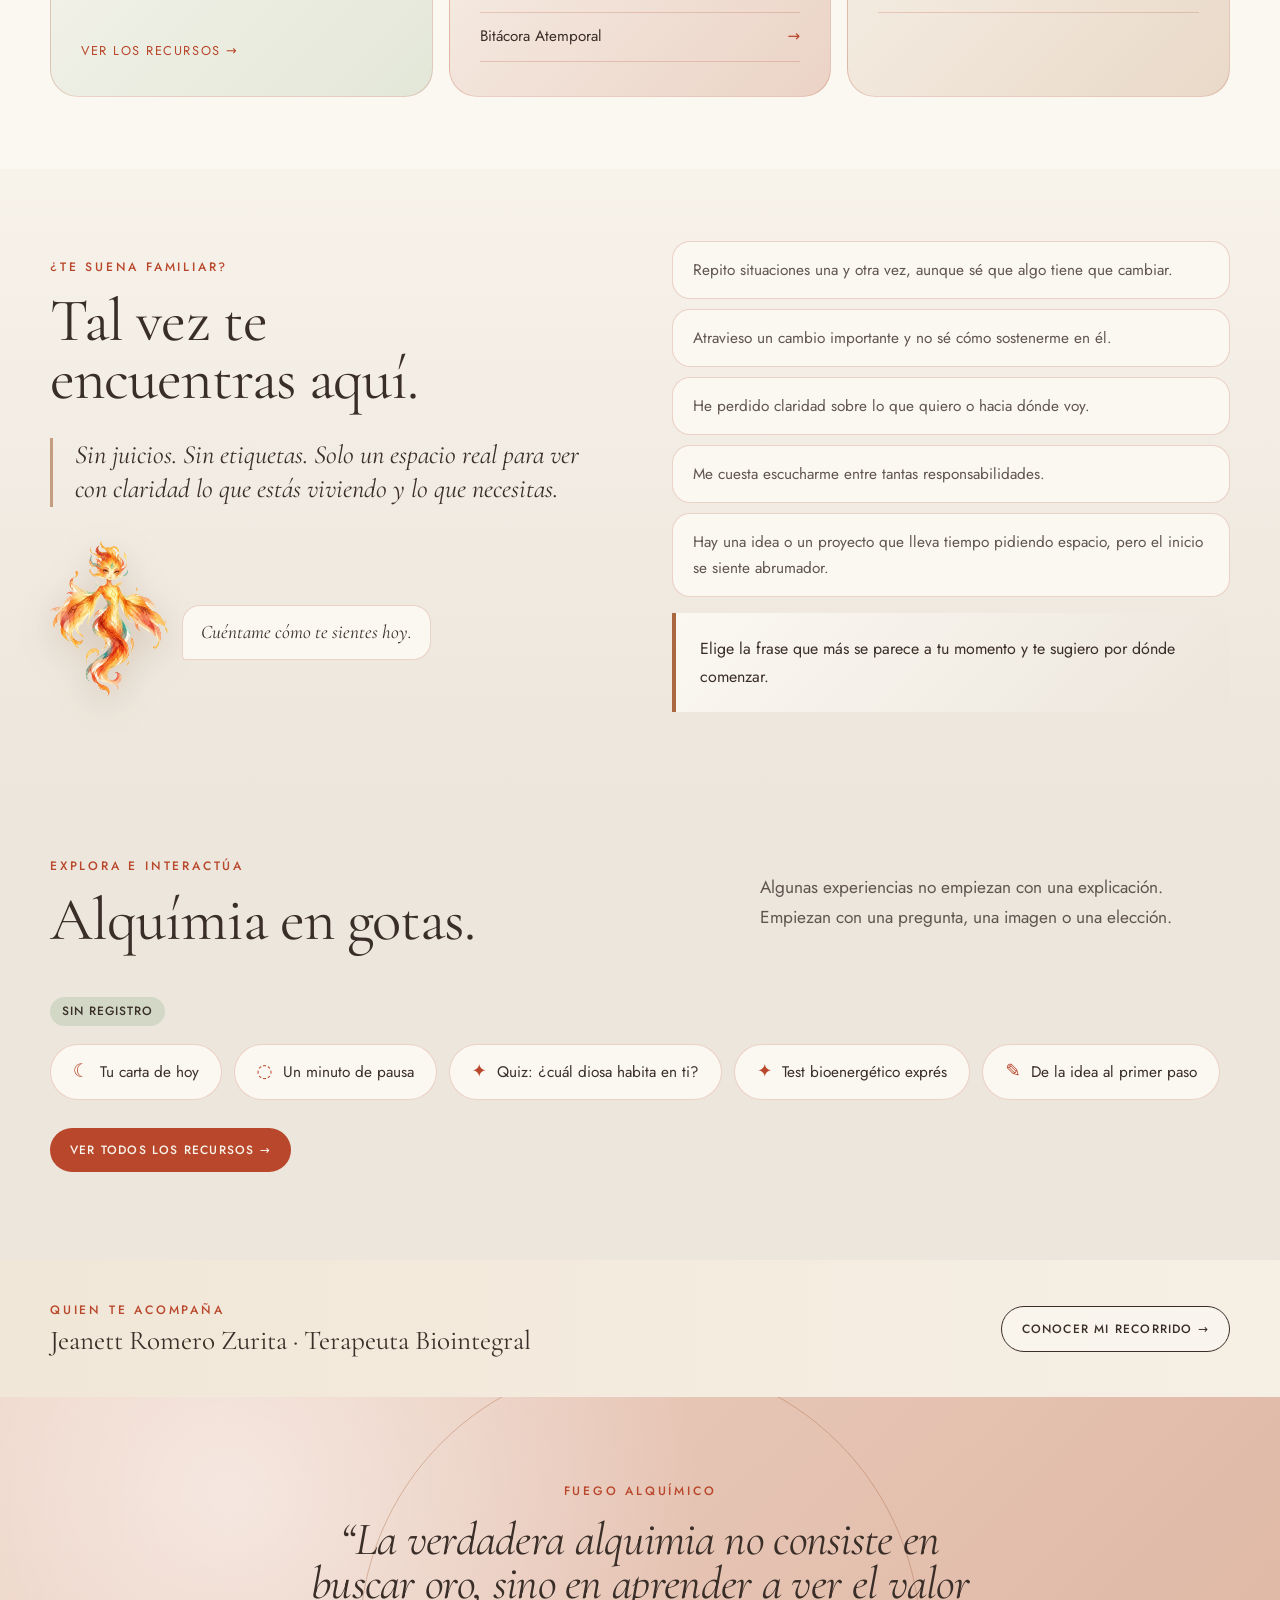
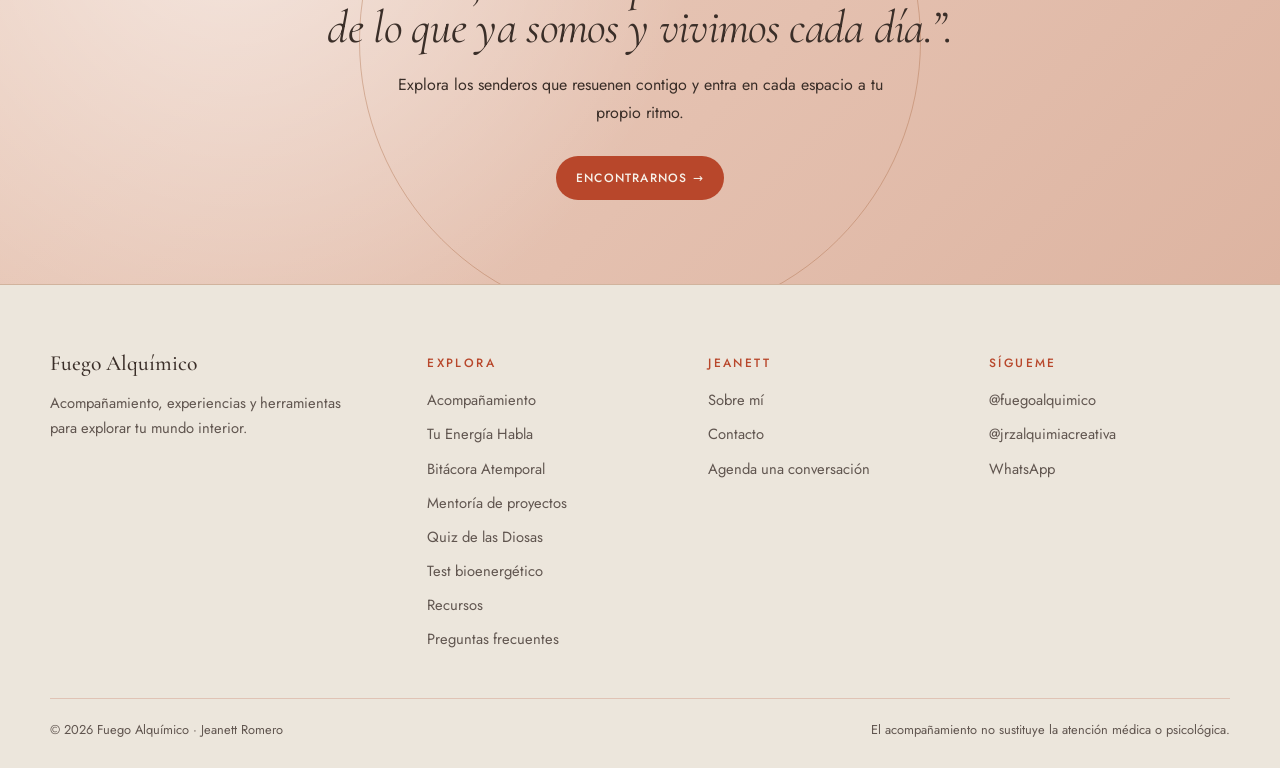
==== commit f0f316c8: "Update index.html" ====
--- a/index.html
+++ b/index.html
@@ -241,7 +241,7 @@
 <section class="closing closing-home">
   <div class="wrap">
     <p class="eyebrow">Fuego Alquímico</p>
-    <h2 class="title">“La verdadera alquimia no consiste en buscar oro,<br>sino en aprender a ver el valor de lo que ya somos y vivimos cada día.”.</h2>
+    <h2 class="title">“La verdadera alquimia no consiste en buscar oro, sino en aprender a ver el valor de lo que ya somos y vivimos cada día.”.</h2>
     <p>Explora los senderos que resuenen contigo y entra en cada espacio a tu propio ritmo.</p>
     <a class="btn btn-dark" href="contacto.html">Encontrarnos →</a>
   </div>
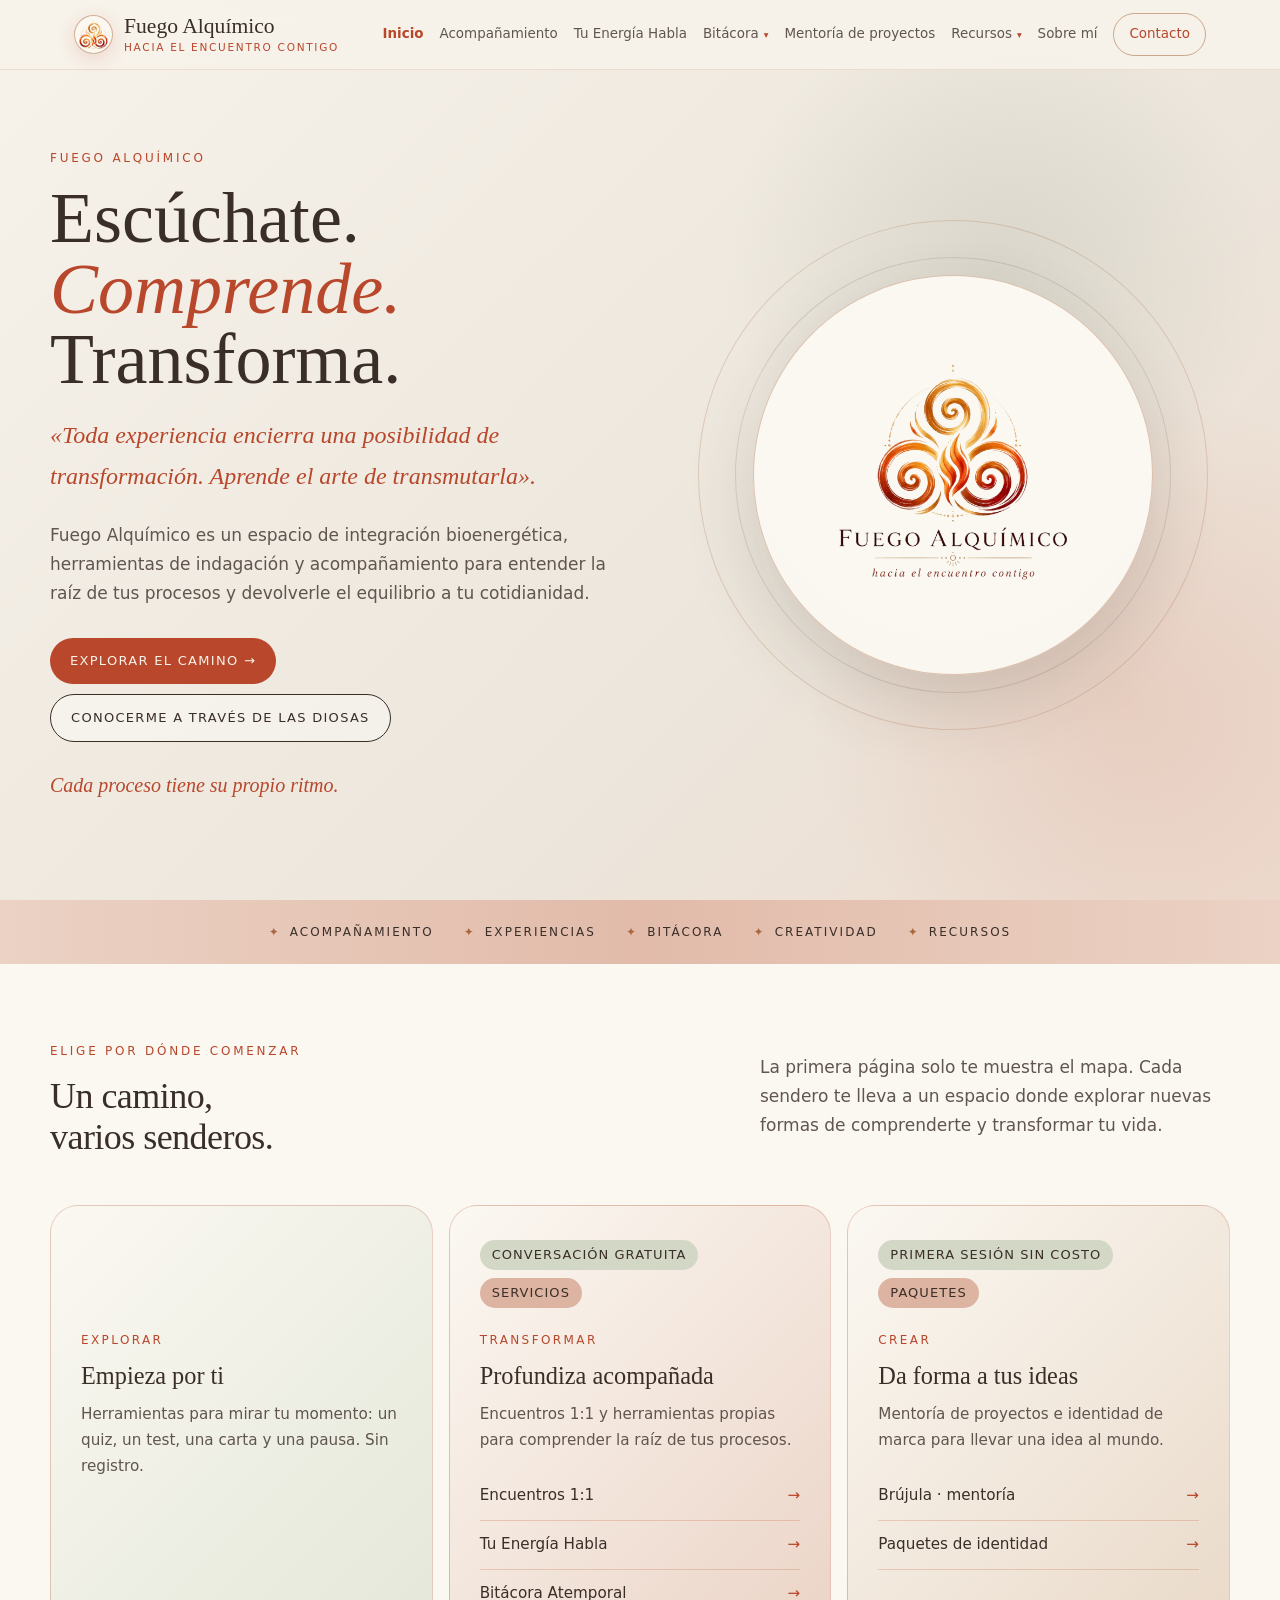
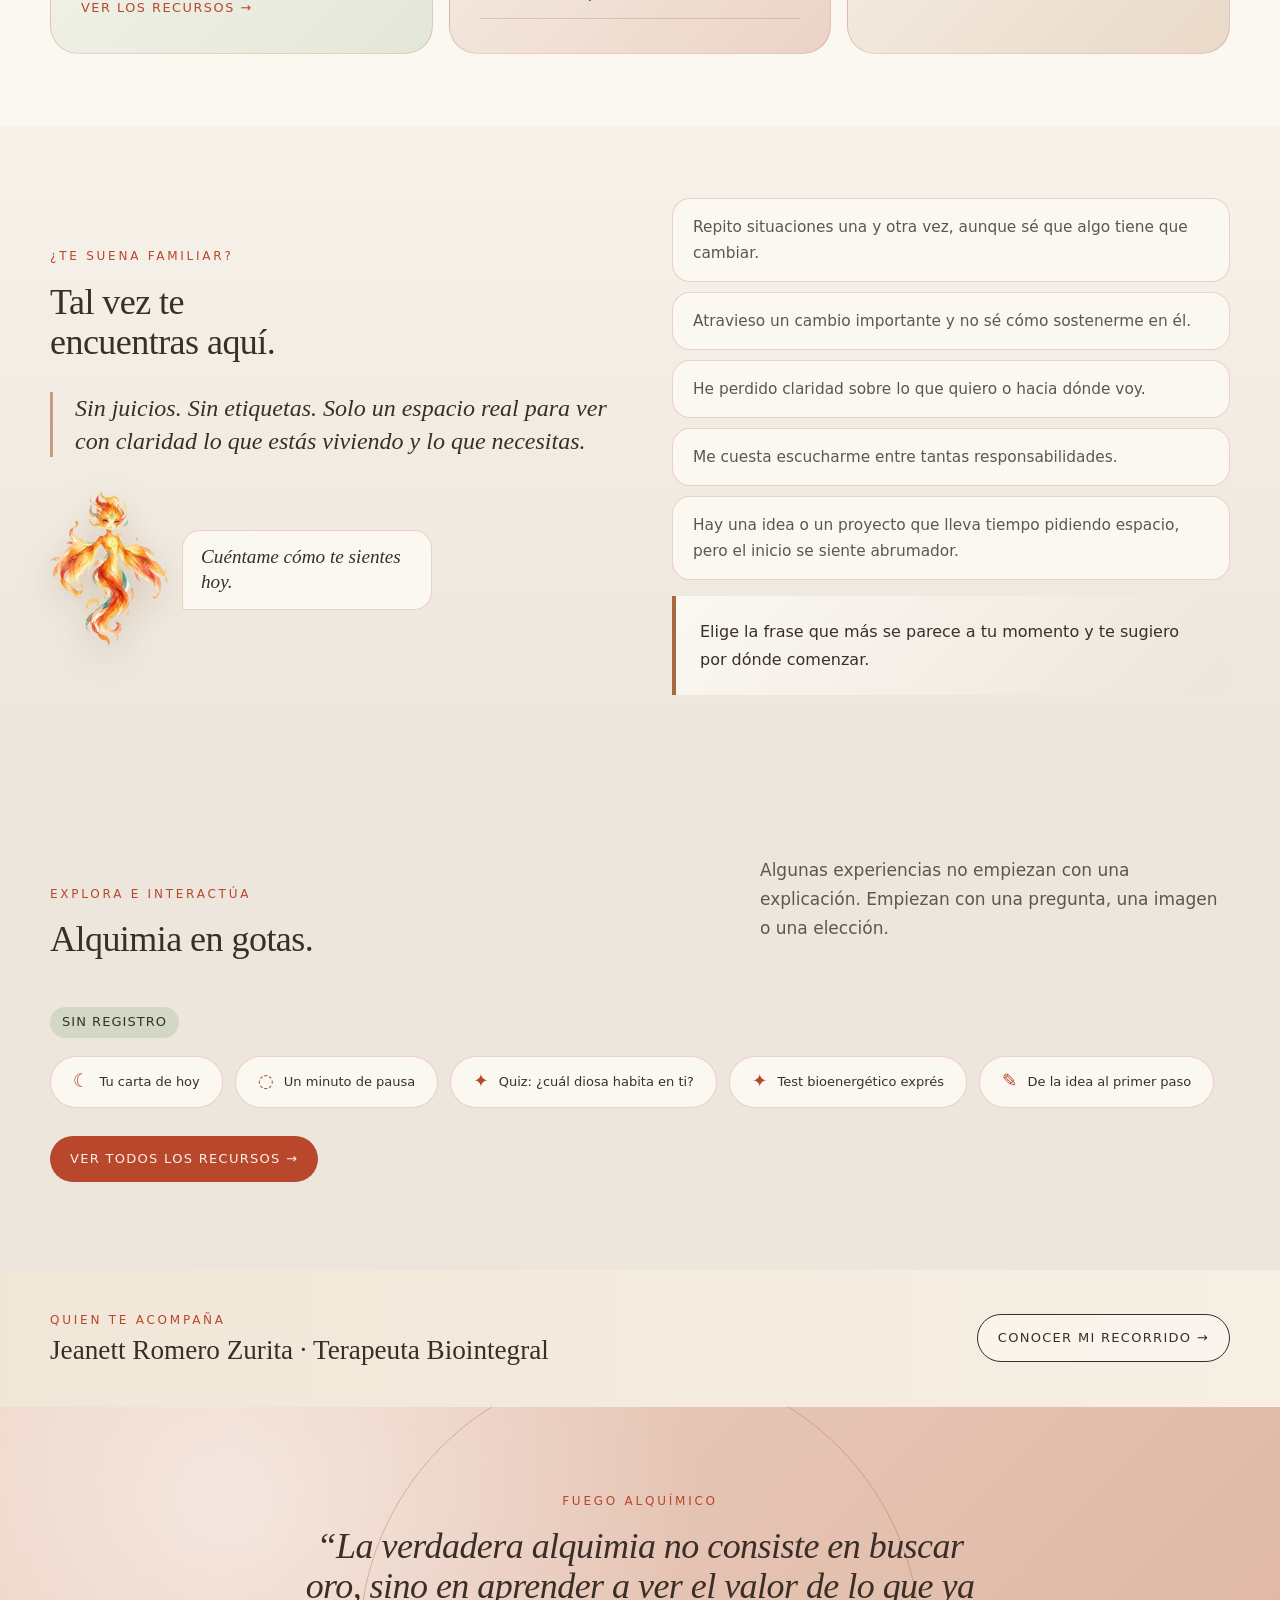
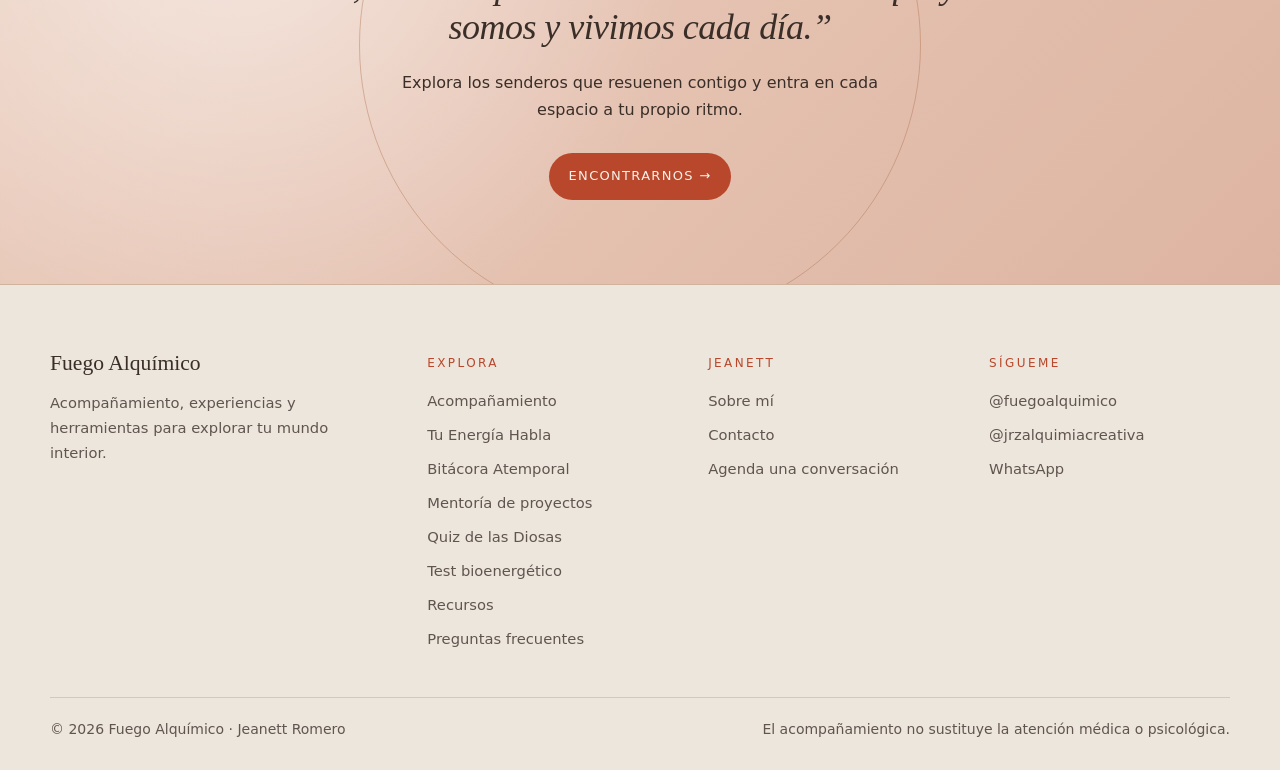
==== commit c6d41cc4: "Add files via upload" ====
--- a/index.html
+++ b/index.html
@@ -4,10 +4,9 @@
 <meta charset="UTF-8">
 <script>document.documentElement.className+=' js';if(!('IntersectionObserver' in window))document.documentElement.className+=' no-io'</script>
 <meta name="viewport" content="width=device-width, initial-scale=1.0">
-<link rel="preconnect" href="https://fonts.googleapis.com">
-<link rel="preconnect" href="https://fonts.gstatic.com" crossorigin>
-<link href="https://fonts.googleapis.com/css2?family=Cormorant+Garamond:ital,wght@0,300;0,400;0,500;0,600;1,300;1,400;1,500&family=Jost:wght@300;400;500;600&display=swap" rel="stylesheet">
-<link rel="stylesheet" href="fuego-base.css?v=1">
+<link rel="preload" href="fonts/cormorant-garamond-latin-400-normal.woff2" as="font" type="font/woff2" crossorigin><link rel="preload" href="fonts/cormorant-garamond-latin-400-italic.woff2" as="font" type="font/woff2" crossorigin><link rel="preload" href="fonts/jost-latin-400-normal.woff2" as="font" type="font/woff2" crossorigin><style>/*fuentes*/@font-face{font-family:'Cormorant Garamond';font-style:normal;font-weight:300;font-display:swap;src:url(fonts/cormorant-garamond-latin-300-normal.woff2) format('woff2')}@font-face{font-family:'Cormorant Garamond';font-style:normal;font-weight:400;font-display:swap;src:url(fonts/cormorant-garamond-latin-400-normal.woff2) format('woff2')}@font-face{font-family:'Cormorant Garamond';font-style:normal;font-weight:500;font-display:swap;src:url(fonts/cormorant-garamond-latin-500-normal.woff2) format('woff2')}@font-face{font-family:'Cormorant Garamond';font-style:normal;font-weight:600;font-display:swap;src:url(fonts/cormorant-garamond-latin-600-normal.woff2) format('woff2')}@font-face{font-family:'Cormorant Garamond';font-style:italic;font-weight:300;font-display:swap;src:url(fonts/cormorant-garamond-latin-300-italic.woff2) format('woff2')}@font-face{font-family:'Cormorant Garamond';font-style:italic;font-weight:400;font-display:swap;src:url(fonts/cormorant-garamond-latin-400-italic.woff2) format('woff2')}@font-face{font-family:'Cormorant Garamond';font-style:italic;font-weight:500;font-display:swap;src:url(fonts/cormorant-garamond-latin-500-italic.woff2) format('woff2')}@font-face{font-family:'Jost';font-style:normal;font-weight:300;font-display:swap;src:url(fonts/jost-latin-300-normal.woff2) format('woff2')}@font-face{font-family:'Jost';font-style:normal;font-weight:400;font-display:swap;src:url(fonts/jost-latin-400-normal.woff2) format('woff2')}@font-face{font-family:'Jost';font-style:normal;font-weight:500;font-display:swap;src:url(fonts/jost-latin-500-normal.woff2) format('woff2')}@font-face{font-family:'Jost';font-style:normal;font-weight:600;font-display:swap;src:url(fonts/jost-latin-600-normal.woff2) format('woff2')}</style>
+<link rel="preload" href="LOGO_FUEGO_ALQUIMICO.webp" as="image" type="image/webp" fetchpriority="high">
+<link rel="stylesheet" href="fuego-base.css?v=2">
 <style>
 .alt{background:linear-gradient(180deg,#F7F2EA,#ECE6DC)}
 .enc-grid{display:grid;grid-template-columns:1fr 1fr;gap:64px;align-items:center}
@@ -153,9 +152,9 @@
 <meta name="robots" content="index,follow,max-image-preview:large,max-snippet:-1">
 <meta name="author" content="Jeanett Romero Zurita">
 <meta name="theme-color" content="#F7F2EA">
-<link rel="canonical" href="https://tucirculosagrado.github.io/fuegoalquimico/">
-<link rel="alternate" hreflang="es" href="https://tucirculosagrado.github.io/fuegoalquimico/">
-<link rel="alternate" type="text/plain" href="https://tucirculosagrado.github.io/fuegoalquimico/llms.txt" title="Resumen para asistentes de IA">
+<link rel="canonical" href="https://fuegoalquimico.com/">
+<link rel="alternate" hreflang="es" href="https://fuegoalquimico.com/">
+<link rel="alternate" type="text/plain" href="https://fuegoalquimico.com/llms.txt" title="Resumen para asistentes de IA">
 <link rel="icon" type="image/png" sizes="32x32" href="favicon-32.png">
 <link rel="icon" type="image/png" sizes="192x192" href="favicon-192.png">
 <link rel="apple-touch-icon" href="apple-touch-icon.png">
@@ -164,24 +163,25 @@
 <meta property="og:locale" content="es_LA">
 <meta property="og:title" content="Fuego Alquímico | Acompañamiento y autoconocimiento online">
 <meta property="og:description" content="Sesiones de acompañamiento online, Bitácora Atemporal, curso de radiestesia pendular y mentoría de proyectos. Comienza con una conversación gratuita.">
-<meta property="og:url" content="https://tucirculosagrado.github.io/fuegoalquimico/">
-<meta property="og:image" content="https://tucirculosagrado.github.io/fuegoalquimico/og-fuegoalquimico.jpg">
+<meta property="og:url" content="https://fuegoalquimico.com/">
+<meta property="og:image" content="https://fuegoalquimico.com/og-fuegoalquimico.jpg">
 <meta property="og:image:width" content="1200">
 <meta property="og:image:height" content="630">
 <meta property="og:image:alt" content="Fuego Alquímico | Acompañamiento y autoconocimiento online">
 <meta name="twitter:card" content="summary_large_image">
 <meta name="twitter:title" content="Fuego Alquímico | Acompañamiento y autoconocimiento online">
 <meta name="twitter:description" content="Sesiones de acompañamiento online, Bitácora Atemporal, curso de radiestesia pendular y mentoría de proyectos. Comienza con una conversación gratuita.">
-<meta name="twitter:image" content="https://tucirculosagrado.github.io/fuegoalquimico/og-fuegoalquimico.jpg">
-<script type="application/ld+json">{"@context":"https://schema.org","@graph":[{"@type":["Organization","ProfessionalService"],"@id":"https://tucirculosagrado.github.io/fuegoalquimico/#org","name":"Fuego Alquímico","url":"https://tucirculosagrado.github.io/fuegoalquimico/","logo":{"@type":"ImageObject","url":"https://tucirculosagrado.github.io/fuegoalquimico/LOGO_FUEGO_ALQUIMICO.png"},"image":"https://tucirculosagrado.github.io/fuegoalquimico/og-fuegoalquimico.jpg","description":"Acompañamiento online, Bitácora Atemporal, curso Tu Energía Habla y mentoría de proyectos de JRZ Alquimia Creativa.","sameAs":["https://instagram.com/fuegoalquimico","https://instagram.com/jrzalquimiacreativa"],"founder":{"@id":"https://tucirculosagrado.github.io/fuegoalquimico/#jeanett"},"areaServed":"Online","availableLanguage":"es","contactPoint":{"@type":"ContactPoint","contactType":"customer support","telephone":"+58-412-3791495","url":"https://wa.me/584123791495","availableLanguage":"es"}},{"@type":"Person","@id":"https://tucirculosagrado.github.io/fuegoalquimico/#jeanett","name":"Jeanett Romero Zurita","jobTitle":"Terapeuta Biointegral","url":"https://tucirculosagrado.github.io/fuegoalquimico/sobre-mi.html","worksFor":{"@id":"https://tucirculosagrado.github.io/fuegoalquimico/#org"},"knowsAbout":["Reiki","Biodescodificación","Flores de Bach","Radiestesia terapéutica","Técnica de Liberación Emocional","Terapia de Respuesta Espiritual","Acompañamiento de procesos personales"],"knowsLanguage":"es","sameAs":["https://instagram.com/fuegoalquimico"]},{"@type":"WebSite","@id":"https://tucirculosagrado.github.io/fuegoalquimico/#website","url":"https://tucirculosagrado.github.io/fuegoalquimico/","name":"Fuego Alquímico","inLanguage":"es","publisher":{"@id":"https://tucirculosagrado.github.io/fuegoalquimico/#org"}},{"@type":"WebPage","@id":"https://tucirculosagrado.github.io/fuegoalquimico/#webpage","url":"https://tucirculosagrado.github.io/fuegoalquimico/","name":"Fuego Alquímico","isPartOf":{"@id":"https://tucirculosagrado.github.io/fuegoalquimico/#website"},"about":{"@id":"https://tucirculosagrado.github.io/fuegoalquimico/#org"},"inLanguage":"es"},{"@type":"OfferCatalog","name":"Servicios y herramientas de Fuego Alquímico","itemListElement":[{"@type":"Offer","itemOffered":{"@type":"Service","name":"Acompañamiento online","url":"https://tucirculosagrado.github.io/fuegoalquimico/acompanamiento.html"}},{"@type":"Offer","itemOffered":{"@type":"Course","name":"Tu Energía Habla","url":"https://tucirculosagrado.github.io/fuegoalquimico/tu-energia-habla.html"}},{"@type":"Offer","itemOffered":{"@type":"Product","name":"Bitácora Atemporal","url":"https://tucirculosagrado.github.io/fuegoalquimico/bitacora.html"}},{"@type":"Offer","itemOffered":{"@type":"Service","name":"Mentoría de proyectos","url":"https://tucirculosagrado.github.io/fuegoalquimico/jrz-alquimia-creativa.html"}}]}]}</script>
+<meta name="twitter:image" content="https://fuegoalquimico.com/og-fuegoalquimico.jpg">
+<script type="application/ld+json">{"@context":"https://schema.org","@graph":[{"@type":["Organization","ProfessionalService"],"@id":"https://fuegoalquimico.com/#org","name":"Fuego Alquímico","url":"https://fuegoalquimico.com/","logo":{"@type":"ImageObject","url":"https://fuegoalquimico.com/LOGO_FUEGO_ALQUIMICO.png"},"image":"https://fuegoalquimico.com/og-fuegoalquimico.jpg","description":"Acompañamiento online, Bitácora Atemporal, curso Tu Energía Habla y mentoría de proyectos de JRZ Alquimia Creativa.","sameAs":["https://instagram.com/fuegoalquimico","https://instagram.com/jrzalquimiacreativa"],"founder":{"@id":"https://fuegoalquimico.com/#jeanett"},"areaServed":"Online","availableLanguage":"es","contactPoint":{"@type":"ContactPoint","contactType":"customer support","telephone":"+58-412-3791495","url":"https://wa.me/584123791495","availableLanguage":"es"}},{"@type":"Person","@id":"https://fuegoalquimico.com/#jeanett","name":"Jeanett Romero Zurita","jobTitle":"Terapeuta Biointegral","url":"https://fuegoalquimico.com/sobre-mi.html","worksFor":{"@id":"https://fuegoalquimico.com/#org"},"knowsAbout":["Reiki","Biodescodificación","Flores de Bach","Radiestesia terapéutica","Técnica de Liberación Emocional","Terapia de Respuesta Espiritual","Acompañamiento de procesos personales"],"knowsLanguage":"es","sameAs":["https://instagram.com/fuegoalquimico"]},{"@type":"WebSite","@id":"https://fuegoalquimico.com/#website","url":"https://fuegoalquimico.com/","name":"Fuego Alquímico","inLanguage":"es","publisher":{"@id":"https://fuegoalquimico.com/#org"}},{"@type":"WebPage","@id":"https://fuegoalquimico.com/#webpage","url":"https://fuegoalquimico.com/","name":"Fuego Alquímico","isPartOf":{"@id":"https://fuegoalquimico.com/#website"},"about":{"@id":"https://fuegoalquimico.com/#org"},"inLanguage":"es"},{"@type":"OfferCatalog","name":"Servicios y herramientas de Fuego Alquímico","itemListElement":[{"@type":"Offer","itemOffered":{"@type":"Service","name":"Acompañamiento online","url":"https://fuegoalquimico.com/acompanamiento.html"}},{"@type":"Offer","itemOffered":{"@type":"Course","name":"Tu Energía Habla","url":"https://fuegoalquimico.com/tu-energia-habla.html"}},{"@type":"Offer","itemOffered":{"@type":"Product","name":"Bitácora Atemporal","url":"https://fuegoalquimico.com/bitacora.html"}},{"@type":"Offer","itemOffered":{"@type":"Service","name":"Mentoría de proyectos","url":"https://fuegoalquimico.com/jrz-alquimia-creativa.html"}}]}]}</script>
+<link rel="stylesheet" href="fuego-tipografia.css?v=2">
 </head>
 <body>
 <a class="skip" href="#contenido">Saltar al contenido</a>
-<!-- IMÁGENES: AVATAR_FUEGO_ELEMENTAL.png (cabecera y flotante del hero) · LOGO_FUEGO_ALQUIMICO.png (hero) · IMAGEN_SOBRE_JEANETT.jpg (sobre mí) -->
+<!-- IMÁGENES: AVATAR_FUEGO_ELEMENTAL.webp (cabecera y flotante del hero) · LOGO_FUEGO_ALQUIMICO.png (hero) · IMAGEN_SOBRE_JEANETT.jpg (sobre mí) -->
 <header class="header">
 <nav class="nav">
   <a class="brand" href="index.html" aria-label="Fuego Alquímico, inicio">
-    <span class="brand-mark"><img src="ICONO_FUEGO_ALQUIMICO.png" alt="" width="38" height="38"></span>
+    <span class="brand-mark"><img src="ICONO_FUEGO_ALQUIMICO.webp" alt="" width="38" height="38"></span>
     <span class="brand-text">Fuego Alquímico<small>Hacia el encuentro contigo</small></span>
   </a>
   <div class="navlinks"><a href="index.html" class="on" aria-current="page">Inicio</a><a href="acompanamiento.html">Acompañamiento</a><a href="tu-energia-habla.html">Tu Energía Habla</a><div class="dd"><a href="bitacora.html">Bitácora</a><div class="dd-menu"><a href="bitacora.html#bf-umbral">El umbral</a><a href="bitacora.html#bf-portales">Los portales</a><a href="bitacora.html#bf-compra">Qué incluye</a><a href="bitacora.html#bf-arq">Arquitectura</a><a href="bitacora.html#bf-biblio">Bibliografía</a><a href="bitacora.html#bf-faq">Preguntas</a></div></div><a href="jrz-alquimia-creativa.html">Mentoría de proyectos</a><div class="dd"><a href="recursos.html">Recursos</a><div class="dd-menu"><a href="recursos.html#carta">Tu carta de hoy</a><a href="recursos.html#pausa">Un minuto de pausa</a><a href="recursos.html#primer-paso">De la idea al primer paso</a><a href="quiz-diosas.html">Quiz de las diosas</a><a href="test-energetico.html">Test bioenergético exprés</a></div></div><a href="sobre-mi.html">Sobre mí</a><a href="contacto.html" class="nav-cta">Contacto</a></div>
@@ -205,7 +205,7 @@
     </div>
     <div class="hero-art reveal">
       <div class="orbit"></div>
-      <div class="hero-logo"><img src="LOGO_FUEGO_ALQUIMICO.png" alt="Logo de Fuego Alquímico: tres espirales y una llama"></div>
+      <div class="hero-logo"><img src="LOGO_FUEGO_ALQUIMICO.webp" alt="Logo de Fuego Alquímico: tres espirales y una llama" width="500" height="500" fetchpriority="high" decoding="async"></div>
 </div>
   </div>
 </section>
@@ -226,12 +226,12 @@
   </div>
 </section>
 
-<section id="encuentras" class="section encuentras alt"><div class="wrap enc-grid"><div class="reveal"><p class="eyebrow">¿Te suena familiar?</p><h2 class="title">Tal vez te<br>encuentras aquí.</h2><p class="pull" style="margin-top:30px">Sin juicios. Sin etiquetas. Solo un espacio real para ver con claridad lo que estás viviendo y lo que necesitas.</p><div class="guide"><img src="AVATAR_FUEGO_ELEMENTAL.png" alt="" width="120" height="158" loading="lazy"><div class="gbub" id="gbub">Cuéntame cómo te sientes hoy.</div></div></div>
+<section id="encuentras" class="section encuentras alt"><div class="wrap enc-grid"><div class="reveal"><p class="eyebrow">¿Te suena familiar?</p><h2 class="title">Tal vez te<br>encuentras aquí.</h2><p class="pull" style="margin-top:30px">Sin juicios. Sin etiquetas. Solo un espacio real para ver con claridad lo que estás viviendo y lo que necesitas.</p><div class="guide"><img src="AVATAR_FUEGO_ELEMENTAL.webp" alt="" width="120" height="158" loading="lazy"><div class="gbub" id="gbub">Cuéntame cómo te sientes hoy.</div></div></div>
 <div class="reveal"><div class="sit-list" id="sit"></div><div class="sit-res" id="sitres" aria-live="polite">Elige la frase que más se parece a tu momento y te sugiero por dónde comenzar.</div></div></div></section>
 
 <section id="experiencias" class="section interactive">
   <div class="wrap">
-    <div class="explore-head reveal"><div><p class="eyebrow">Explora e interactúa</p><h2 class="title">Alquímia en gotas.</h2></div><p class="lead">Algunas experiencias no empiezan con una explicación. Empiezan con una pregunta, una imagen o una elección.</p></div>
+    <div class="explore-head reveal"><div><p class="eyebrow">Explora e interactúa</p><h2 class="title">Alquimia en gotas.</h2></div><p class="lead">Algunas experiencias no empiezan con una explicación. Empiezan con una pregunta, una imagen o una elección.</p></div>
     <div class="reveal"><div class="badges" style="margin-bottom:18px"><span class="badge free">Sin registro</span></div><div class="pills"><a class="pill" href="recursos.html#carta"><span aria-hidden="true">☾</span>Tu carta de hoy</a><a class="pill" href="recursos.html#pausa"><span aria-hidden="true">◌</span>Un minuto de pausa</a><a class="pill" href="quiz-diosas.html"><span aria-hidden="true">✦</span>Quiz: ¿cuál diosa habita en ti?</a><a class="pill" href="test-energetico.html"><span aria-hidden="true">✦</span>Test bioenergético exprés</a><a class="pill" href="recursos.html#primer-paso"><span aria-hidden="true">✎</span>De la idea al primer paso</a></div><p style="margin-top:28px"><a class="btn btn-dark" href="recursos.html">Ver todos los recursos →</a></p></div>
   </div>
 </section>
@@ -241,7 +241,7 @@
 <section class="closing closing-home">
   <div class="wrap">
     <p class="eyebrow">Fuego Alquímico</p>
-    <h2 class="title">“La verdadera alquimia no consiste en buscar oro, sino en aprender a ver el valor de lo que ya somos y vivimos cada día.”.</h2>
+    <h2 class="title">“La verdadera alquimia no consiste en buscar oro, sino en aprender a ver el valor de lo que ya somos y vivimos cada día.”</h2>
     <p>Explora los senderos que resuenen contigo y entra en cada espacio a tu propio ritmo.</p>
     <a class="btn btn-dark" href="contacto.html">Encontrarnos →</a>
   </div>
--- a/fuego-tipografia.css
+++ b/fuego-tipografia.css
@@ -0,0 +1,15 @@
+/* Fuego Alquímico · escala tipográfica única (se carga al final) */
+:root{--fs-h1:clamp(2.25rem,4.6vw,3.6rem);--fs-h1-long:clamp(1.9rem,3.4vw,2.75rem);--fs-home:clamp(2.6rem,6vw,4.5rem);--fs-h2:clamp(1.7rem,3vw,2.25rem);--fs-h3:clamp(1.35rem,1.9vw,1.65rem);--fs-lead:1.0625rem;--fs-quote:clamp(1.2rem,1.9vw,1.5rem);--fs-label:.75rem;--fs-small:.875rem}
+h1{font-size:var(--fs-h1)!important;line-height:1.08!important}
+.hero-title{font-size:var(--fs-home)!important;line-height:.98!important}
+h1.t-md{font-size:var(--fs-h1-long)!important;line-height:1.12!important}
+h2,.sec-title,.closing .title,.closing-home .title,.bf-title{font-size:var(--fs-h2)!important;line-height:1.12!important}
+.sendero h2,.dcard h3,.acc h3,.svc h3,.way h3,.pillar h3,.panel h3,.tri h3,.feat h3,.sintonia h3,.fac b,.psres h3,.step h3,.ses h3,.cdd h3,.fcard h2,.opt-card b,.rc h3,.sit-res h3,.interactive-card h2{font-size:var(--fs-h3)!important;line-height:1.15!important}
+.lead{font-size:var(--fs-lead)}
+.hero-sub{font-size:clamp(1.2rem,2vw,1.5rem)!important}
+.pull,.big-quote,.cdd .q,.rq,.sit-res .rq{font-size:var(--fs-quote)!important;line-height:1.35!important}
+.eyebrow,.path-label,.rl,.f-col h3,.sit-res .rl{font-size:var(--fs-label)!important}
+.btn{font-size:.8125rem!important}
+.chips li,.pill,.badge,.tag{font-size:.8125rem}
+.nsm,.fnote,.note,.fnone,.f-base{font-size:var(--fs-small)}
+.brand-text small{font-size:.66rem!important}
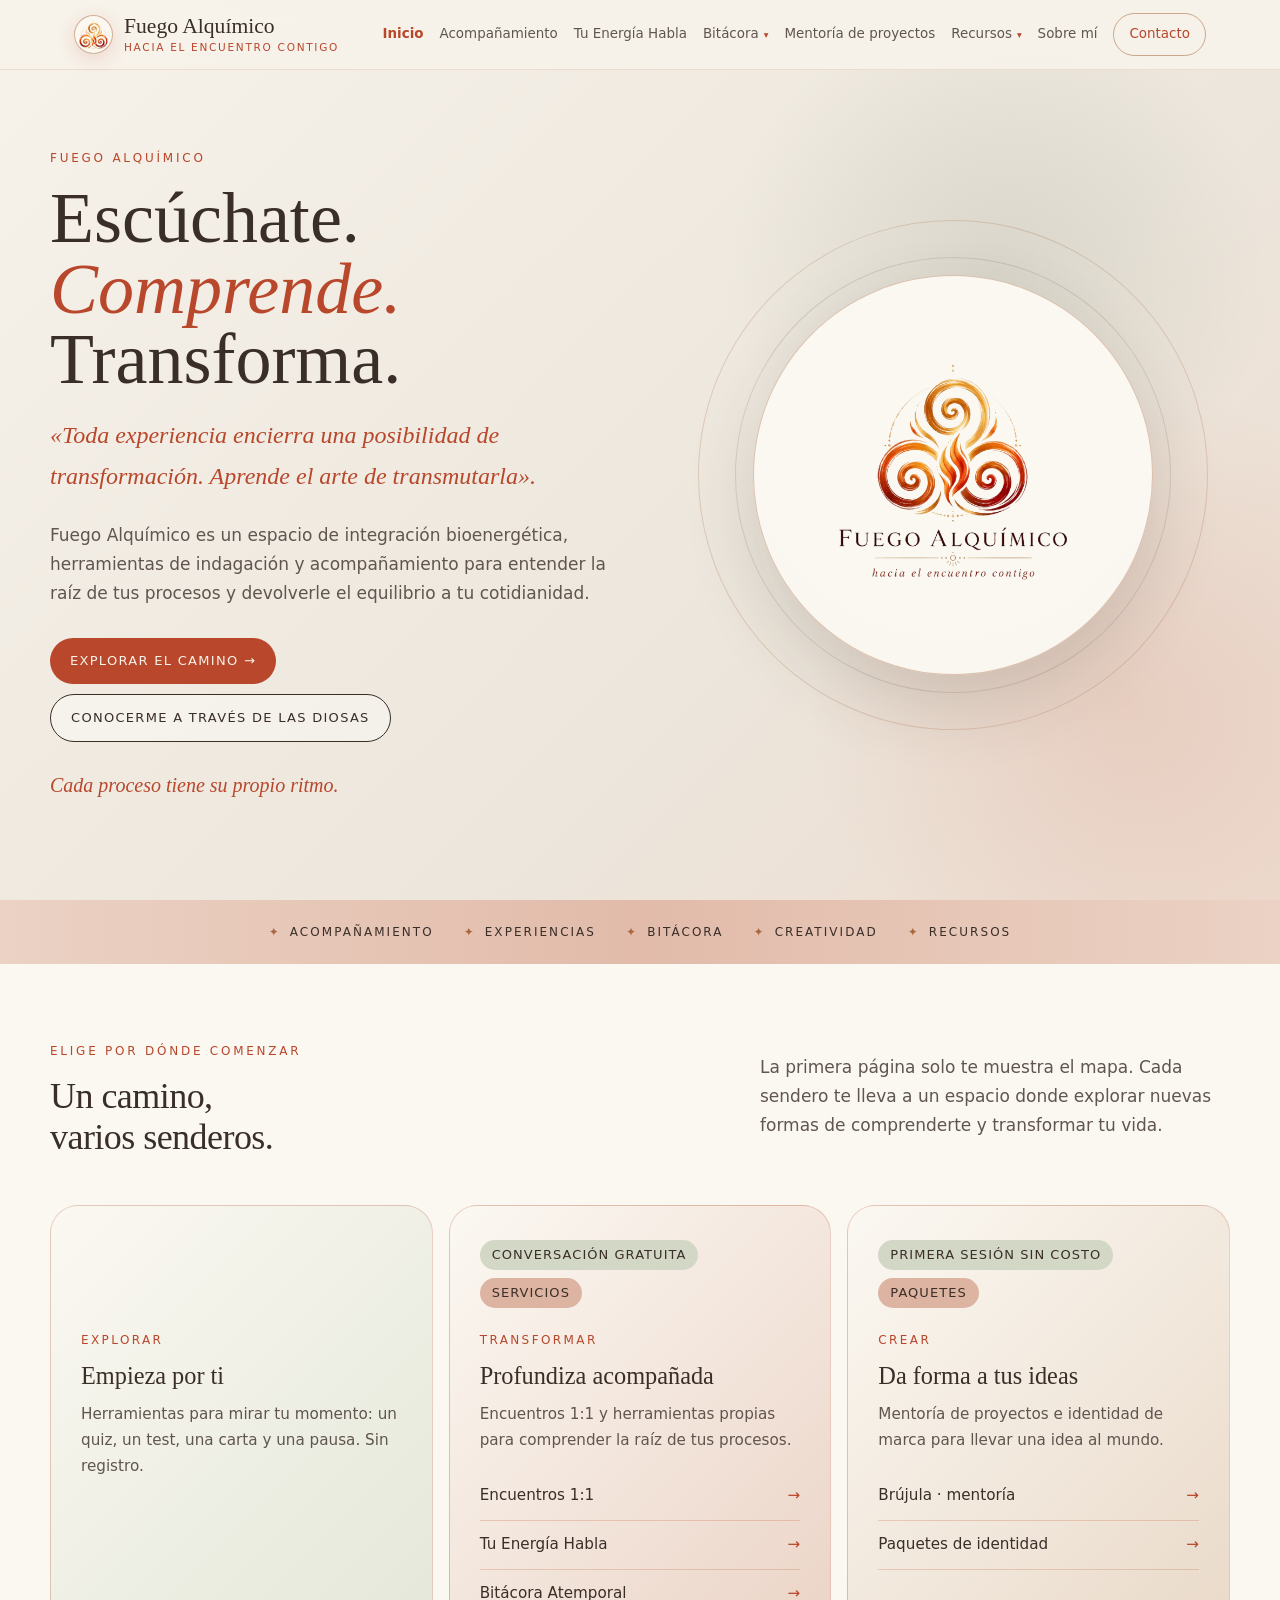
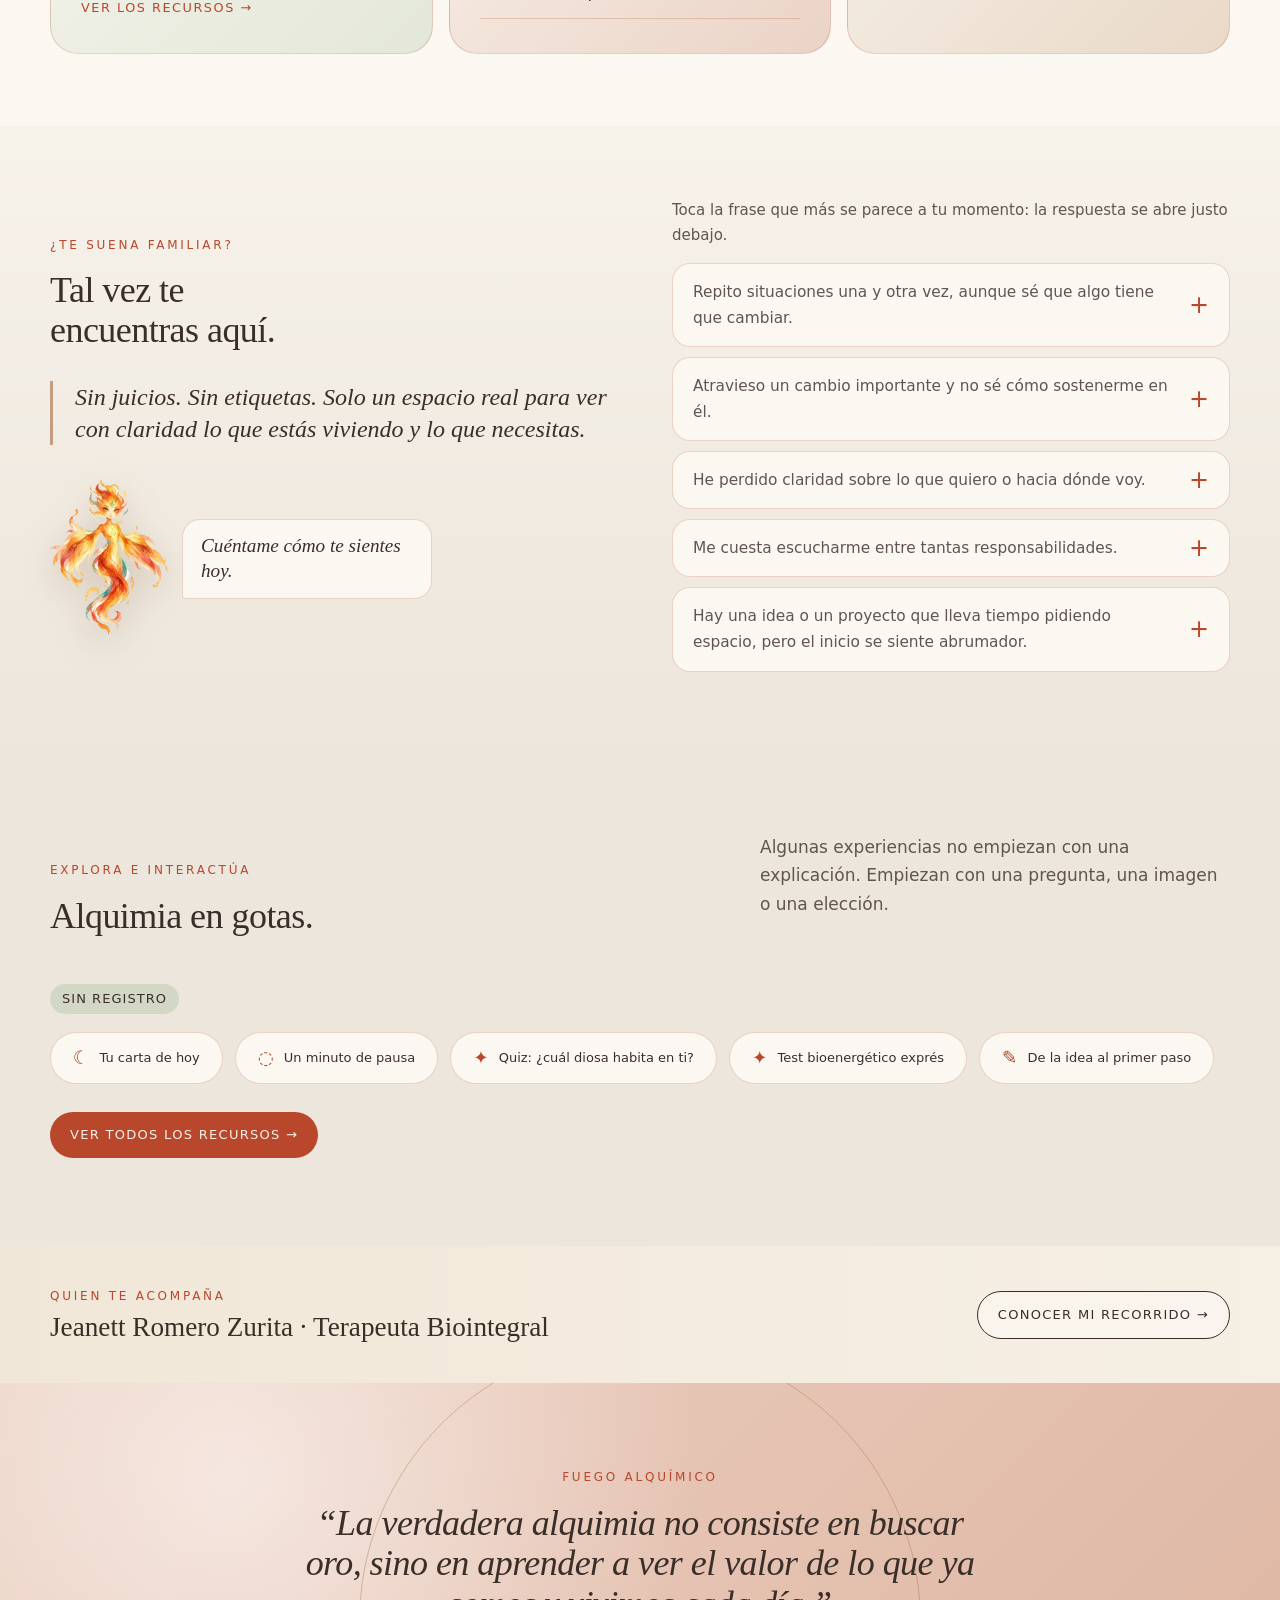
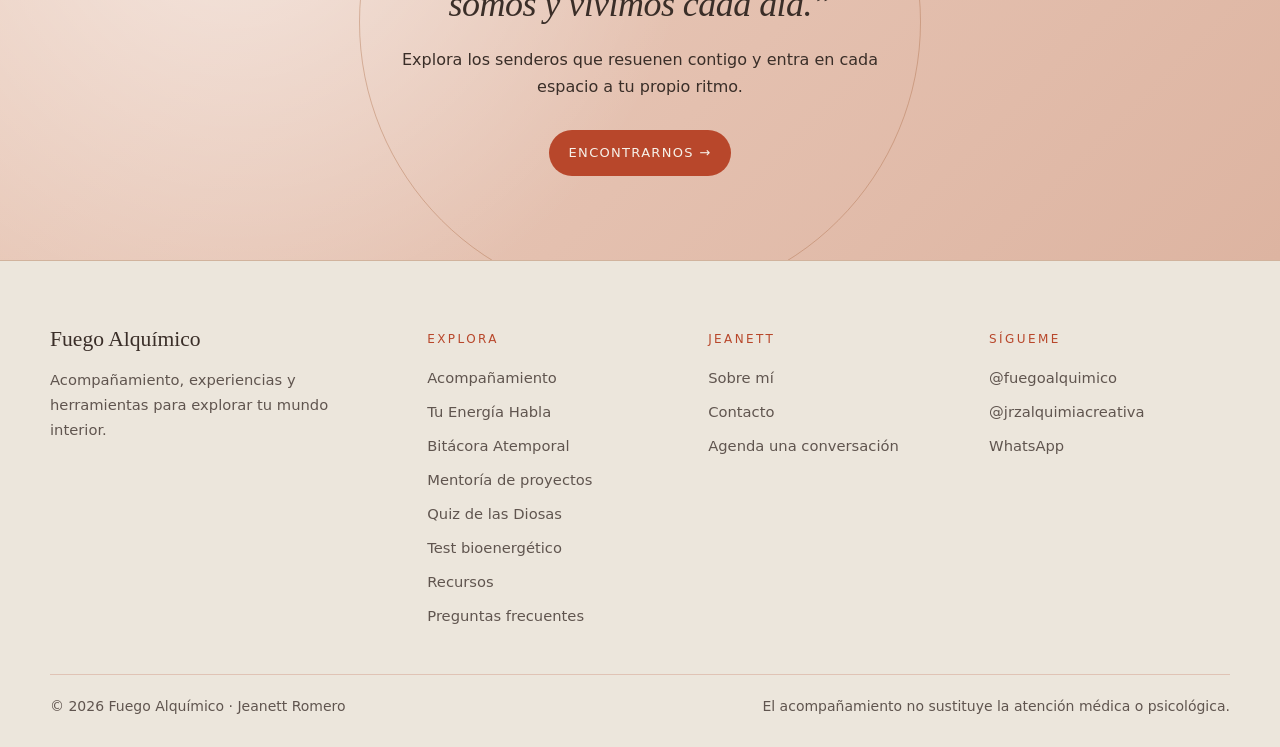
==== commit c4fe1dca: "Add files via upload" ====
--- a/index.html
+++ b/index.html
@@ -146,6 +146,8 @@
 .sendero .path-label{color:#B8472B}
 @media(min-width:1001px){.sendero .badges{min-height:72px;align-content:flex-start}}
 .sit-res .rq{font-family:var(--serif);font-size:1.45rem;line-height:1.3;color:var(--ink);margin:0}.sit-res .rl{font-size:.75rem;margin:16px 0 4px}.sit-res>.rl:first-child{margin-top:0}
+.sit-hint{margin:0 0 14px;color:var(--grey);font-size:.9375rem}.sit-item{display:flex;flex-direction:column}.sit{display:flex!important;justify-content:space-between;align-items:center;gap:14px;text-align:left}.sit i{flex:none;font-style:normal;font-size:1.5rem;line-height:1;color:#B8472B}.sit i:before{content:'+'}.sit[aria-expanded=true] i:before{content:'−'}
+.sit[aria-expanded=true]{background:#B8472B;border-color:#B8472B;color:#fff;border-radius:18px 18px 0 0}.sit[aria-expanded=true] i{color:#fff}.sit-d{padding:20px 22px 22px;border:1px solid var(--line);border-top:0;border-radius:0 0 18px 18px;background:#FBF8F2}.sit-d[hidden]{display:none}.sit-d>p:first-child{margin-top:0}.sit-d p{margin:0 0 6px}
 </style>
 <title>Fuego Alquímico | Acompañamiento y autoconocimiento online</title>
 <meta name="description" content="Sesiones de acompañamiento online, Bitácora Atemporal, curso de radiestesia pendular y mentoría de proyectos. Comienza con una conversación gratuita.">
@@ -172,8 +174,9 @@
 <meta name="twitter:title" content="Fuego Alquímico | Acompañamiento y autoconocimiento online">
 <meta name="twitter:description" content="Sesiones de acompañamiento online, Bitácora Atemporal, curso de radiestesia pendular y mentoría de proyectos. Comienza con una conversación gratuita.">
 <meta name="twitter:image" content="https://fuegoalquimico.com/og-fuegoalquimico.jpg">
-<script type="application/ld+json">{"@context":"https://schema.org","@graph":[{"@type":["Organization","ProfessionalService"],"@id":"https://fuegoalquimico.com/#org","name":"Fuego Alquímico","url":"https://fuegoalquimico.com/","logo":{"@type":"ImageObject","url":"https://fuegoalquimico.com/LOGO_FUEGO_ALQUIMICO.png"},"image":"https://fuegoalquimico.com/og-fuegoalquimico.jpg","description":"Acompañamiento online, Bitácora Atemporal, curso Tu Energía Habla y mentoría de proyectos de JRZ Alquimia Creativa.","sameAs":["https://instagram.com/fuegoalquimico","https://instagram.com/jrzalquimiacreativa"],"founder":{"@id":"https://fuegoalquimico.com/#jeanett"},"areaServed":"Online","availableLanguage":"es","contactPoint":{"@type":"ContactPoint","contactType":"customer support","telephone":"+58-412-3791495","url":"https://wa.me/584123791495","availableLanguage":"es"}},{"@type":"Person","@id":"https://fuegoalquimico.com/#jeanett","name":"Jeanett Romero Zurita","jobTitle":"Terapeuta Biointegral","url":"https://fuegoalquimico.com/sobre-mi.html","worksFor":{"@id":"https://fuegoalquimico.com/#org"},"knowsAbout":["Reiki","Biodescodificación","Flores de Bach","Radiestesia terapéutica","Técnica de Liberación Emocional","Terapia de Respuesta Espiritual","Acompañamiento de procesos personales"],"knowsLanguage":"es","sameAs":["https://instagram.com/fuegoalquimico"]},{"@type":"WebSite","@id":"https://fuegoalquimico.com/#website","url":"https://fuegoalquimico.com/","name":"Fuego Alquímico","inLanguage":"es","publisher":{"@id":"https://fuegoalquimico.com/#org"}},{"@type":"WebPage","@id":"https://fuegoalquimico.com/#webpage","url":"https://fuegoalquimico.com/","name":"Fuego Alquímico","isPartOf":{"@id":"https://fuegoalquimico.com/#website"},"about":{"@id":"https://fuegoalquimico.com/#org"},"inLanguage":"es"},{"@type":"OfferCatalog","name":"Servicios y herramientas de Fuego Alquímico","itemListElement":[{"@type":"Offer","itemOffered":{"@type":"Service","name":"Acompañamiento online","url":"https://fuegoalquimico.com/acompanamiento.html"}},{"@type":"Offer","itemOffered":{"@type":"Course","name":"Tu Energía Habla","url":"https://fuegoalquimico.com/tu-energia-habla.html"}},{"@type":"Offer","itemOffered":{"@type":"Product","name":"Bitácora Atemporal","url":"https://fuegoalquimico.com/bitacora.html"}},{"@type":"Offer","itemOffered":{"@type":"Service","name":"Mentoría de proyectos","url":"https://fuegoalquimico.com/jrz-alquimia-creativa.html"}}]}]}</script>
+<script type="application/ld+json">{"@context":"https://schema.org","@graph":[{"@type":["Organization","ProfessionalService"],"@id":"https://fuegoalquimico.com/#org","name":"Fuego Alquímico","url":"https://fuegoalquimico.com/","logo":{"@type":"ImageObject","url":"https://fuegoalquimico.com/LOGO_FUEGO_ALQUIMICO.png"},"image":"https://fuegoalquimico.com/og-fuegoalquimico.jpg","description":"Acompañamiento online, Bitácora Atemporal, curso Tu Energía Habla y mentoría de proyectos de JRZ Alquimia Creativa.","sameAs":["https://instagram.com/fuegoalquimico","https://instagram.com/jrzalquimiacreativa"],"founder":{"@id":"https://fuegoalquimico.com/#jeanett"},"areaServed":"Online","availableLanguage":"es","contactPoint":{"@type":"ContactPoint","contactType":"customer support","telephone":"+58-412-3791495","url":"https://wa.me/584123791495","availableLanguage":"es"}},{"@type":"Person","@id":"https://fuegoalquimico.com/#jeanett","name":"Jeanett Romero Zurita","jobTitle":"Terapeuta Biointegral","url":"https://fuegoalquimico.com/sobre-mi.html","worksFor":{"@id":"https://fuegoalquimico.com/#org"},"knowsAbout":["Reiki","Biodescodificación","Flores de Bach","Radiestesia terapéutica","Técnica de Liberación Emocional","Terapia de Respuesta Espiritual","Acompañamiento de procesos personales"],"knowsLanguage":"es","sameAs":["https://instagram.com/fuegoalquimico"]},{"@type":"WebSite","@id":"https://fuegoalquimico.com/#website","url":"https://fuegoalquimico.com/","name":"Fuego Alquímico","inLanguage":"es","publisher":{"@id":"https://fuegoalquimico.com/#org"}},{"@type":"WebPage","@id":"https://fuegoalquimico.com/#webpage","url":"https://fuegoalquimico.com/","name":"Fuego Alquímico","isPartOf":{"@id":"https://fuegoalquimico.com/#website"},"about":{"@id":"https://fuegoalquimico.com/#org"},"inLanguage":"es"},{"@type":"ItemList","name":"Servicios y herramientas de Fuego Alquímico","itemListElement":[{"@type":"ListItem","position":1,"name":"Acompañamiento online","url":"https://fuegoalquimico.com/acompanamiento.html"},{"@type":"ListItem","position":2,"name":"Curso Tu Energía Habla","url":"https://fuegoalquimico.com/tu-energia-habla.html"},{"@type":"ListItem","position":3,"name":"Bitácora Atemporal","url":"https://fuegoalquimico.com/bitacora.html"},{"@type":"ListItem","position":4,"name":"Mentoría de proyectos","url":"https://fuegoalquimico.com/jrz-alquimia-creativa.html"}]}]}</script>
 <link rel="stylesheet" href="fuego-tipografia.css?v=2">
+<link rel="stylesheet" href="fuego-menu.css?v=1">
 </head>
 <body>
 <a class="skip" href="#contenido">Saltar al contenido</a>
@@ -184,7 +187,7 @@
     <span class="brand-mark"><img src="ICONO_FUEGO_ALQUIMICO.webp" alt="" width="38" height="38"></span>
     <span class="brand-text">Fuego Alquímico<small>Hacia el encuentro contigo</small></span>
   </a>
-  <div class="navlinks"><a href="index.html" class="on" aria-current="page">Inicio</a><a href="acompanamiento.html">Acompañamiento</a><a href="tu-energia-habla.html">Tu Energía Habla</a><div class="dd"><a href="bitacora.html">Bitácora</a><div class="dd-menu"><a href="bitacora.html#bf-umbral">El umbral</a><a href="bitacora.html#bf-portales">Los portales</a><a href="bitacora.html#bf-compra">Qué incluye</a><a href="bitacora.html#bf-arq">Arquitectura</a><a href="bitacora.html#bf-biblio">Bibliografía</a><a href="bitacora.html#bf-faq">Preguntas</a></div></div><a href="jrz-alquimia-creativa.html">Mentoría de proyectos</a><div class="dd"><a href="recursos.html">Recursos</a><div class="dd-menu"><a href="recursos.html#carta">Tu carta de hoy</a><a href="recursos.html#pausa">Un minuto de pausa</a><a href="recursos.html#primer-paso">De la idea al primer paso</a><a href="quiz-diosas.html">Quiz de las diosas</a><a href="test-energetico.html">Test bioenergético exprés</a></div></div><a href="sobre-mi.html">Sobre mí</a><a href="contacto.html" class="nav-cta">Contacto</a></div>
+  <div class="navlinks"><a href="index.html" class="on" aria-current="page">Inicio</a><a href="acompanamiento.html">Acompañamiento</a><a href="tu-energia-habla.html">Tu Energía Habla</a><div class="dd"><a href="bitacora.html">Bitácora</a><button class="dd-t" type="button" aria-expanded="false" aria-label="Mostrar las opciones de Bitácora">▾</button><div class="dd-menu"><a href="bitacora.html#bf-umbral">El umbral</a><a href="bitacora.html#bf-portales">Los portales</a><a href="bitacora.html#bf-compra">Qué incluye</a><a href="bitacora.html#bf-arq">Arquitectura</a><a href="bitacora.html#bf-biblio">Bibliografía</a><a href="bitacora.html#bf-faq">Preguntas</a></div></div><a href="jrz-alquimia-creativa.html">Mentoría de proyectos</a><div class="dd"><a href="recursos.html">Recursos</a><button class="dd-t" type="button" aria-expanded="false" aria-label="Mostrar las opciones de Recursos">▾</button><div class="dd-menu"><a href="recursos.html#carta">Tu carta de hoy</a><a href="recursos.html#pausa">Un minuto de pausa</a><a href="recursos.html#primer-paso">De la idea al primer paso</a><a href="quiz-diosas.html">Quiz de las diosas</a><a href="test-energetico.html">Test bioenergético exprés</a></div></div><a href="sobre-mi.html">Sobre mí</a><a href="contacto.html" class="nav-cta">Contacto</a></div>
   <button class="menu" aria-label="Abrir menú">☰</button>
 </nav>
 </header>
@@ -227,7 +230,7 @@
 </section>
 
 <section id="encuentras" class="section encuentras alt"><div class="wrap enc-grid"><div class="reveal"><p class="eyebrow">¿Te suena familiar?</p><h2 class="title">Tal vez te<br>encuentras aquí.</h2><p class="pull" style="margin-top:30px">Sin juicios. Sin etiquetas. Solo un espacio real para ver con claridad lo que estás viviendo y lo que necesitas.</p><div class="guide"><img src="AVATAR_FUEGO_ELEMENTAL.webp" alt="" width="120" height="158" loading="lazy"><div class="gbub" id="gbub">Cuéntame cómo te sientes hoy.</div></div></div>
-<div class="reveal"><div class="sit-list" id="sit"></div><div class="sit-res" id="sitres" aria-live="polite">Elige la frase que más se parece a tu momento y te sugiero por dónde comenzar.</div></div></div></section>
+<div class="reveal"><p class="sit-hint">Toca la frase que más se parece a tu momento: la respuesta se abre justo debajo.</p><div class="sit-list" id="sit"></div></div></div></section>
 
 <section id="experiencias" class="section interactive">
   <div class="wrap">
@@ -268,10 +271,15 @@
 ['He perdido claridad sobre lo que quiero o hacia dónde voy.','A veces la claridad no llega pensando más, sino separando lo que quiero de lo que se espera de mí.','Si nadie fuera a opinar, ¿qué elegiría?','Escribe dos columnas, “Lo que quiero” y “Lo que creo que debo”, y termina una frase en cada una.',null,'Encuentro Alquímico','acompanamiento.html#encuentro'],
 ['Me cuesta escucharme entre tantas responsabilidades.','Escucharte también es una práctica y puede empezar con muy poco tiempo.','¿En qué momento del día suelo estar más cerca de mí?','Prueba un minuto de pausa o escribe una sola línea al día sobre cómo estás.',['Abrir el minuto de pausa →','recursos.html#pausa'],'Bitácora Atemporal','bitacora.html'],
 ['Hay una idea o un proyecto que lleva tiempo pidiendo espacio, pero el inicio se siente abrumador.','No hace falta tener el plan completo para empezar: basta un primer paso pequeño.','¿Cuál es esa idea que sigues postergando y qué te detiene hoy para dar el primer paso?','Ponlo por escrito con la hoja de trabajo.',['Abrir la hoja “De la idea al primer paso” →','recursos.html#primer-paso'],'Conversación de Sintonía (gratuita)','acompanamiento.html#sintonia']];
-SIT.forEach(([q,o,pg,pr,pl,sn,sh])=>{const b=document.createElement('button');b.className='sit';b.textContent=q;b.setAttribute('aria-pressed','false');b.onclick=()=>{document.querySelectorAll('.sit').forEach(x=>x.setAttribute('aria-pressed',x===b));const r=document.getElementById('sitres');r.innerHTML=`<p class="rl">Una observación</p><p>${o}</p><p class="rl">Una pregunta para ti</p><p class="rq">${pg}</p><p class="rl">Una práctica pequeña</p><p>${pr}${pl?` <a class="rlink" href="${pl[1]}">${pl[0]}</a>`:''}</p><div class="rinv"><span>Si quieres profundizar</span><a class="btn btn-dark" href="${sh}">${sn} →</a></div>`;document.getElementById('gbub').textContent='Empieza por aquí ✦'};document.getElementById('sit').append(b)});
+SIT.forEach(([q,o,pg,pr,pl,sn,sh],i)=>{const w=document.createElement('div');w.className='sit-item';const b=document.createElement('button');b.className='sit';b.type='button';b.id='sit-'+i;b.setAttribute('aria-expanded','false');b.setAttribute('aria-controls','sitd-'+i);const t=document.createElement('span');t.textContent=q;const ic=document.createElement('i');ic.setAttribute('aria-hidden','true');b.append(t,ic);
+const d=document.createElement('div');d.className='sit-d';d.id='sitd-'+i;d.hidden=true;d.setAttribute('role','region');d.setAttribute('aria-labelledby','sit-'+i);
+d.innerHTML=`<p class="rl">Una observación</p><p>${o}</p><p class="rl">Una pregunta para ti</p><p class="rq">${pg}</p><p class="rl">Una práctica pequeña</p><p>${pr}${pl?` <a class="rlink" href="${pl[1]}">${pl[0]}</a>`:''}</p><div class="rinv"><span>Si quieres profundizar</span><a class="btn btn-dark" href="${sh}">${sn} →</a></div>`;
+b.onclick=()=>{const abierto=b.getAttribute('aria-expanded')==='true';document.querySelectorAll('.sit').forEach(s=>{s.setAttribute('aria-expanded','false');s.nextElementSibling.hidden=true});if(!abierto){b.setAttribute('aria-expanded','true');d.hidden=false;const g=document.getElementById('gbub');if(g)g.textContent='Empieza por aquí ✦';setTimeout(()=>d.scrollIntoView({behavior:'smooth',block:'nearest'}),60)}};
+w.append(b,d);document.getElementById('sit').append(w)});
 </script>
 <button class="totop" id="totop" type="button" aria-label="Volver arriba">↑</button>
 <script>(function(){var b=document.getElementById('totop');if(!b)return;var m=document.getElementById('mcta');function u(){b.classList.toggle('show',scrollY>700);document.body.classList.toggle('mcta-on',!!(m&&m.classList.contains('show')))}addEventListener('scroll',u,{passive:true});u();b.addEventListener('click',function(){scrollTo({top:0,behavior:matchMedia('(prefers-reduced-motion:reduce)').matches?'auto':'smooth'})})})();</script>
 <script>document.addEventListener('keydown',function(e){if(e.key!=='Escape')return;var n=document.querySelector('.navlinks'),m=document.querySelector('.menu');if(n&&m&&n.classList.contains('open')){n.classList.remove('open');m.setAttribute('aria-expanded','false');m.focus()}});</script>
+<script src="fuego-menu.js?v=1" defer></script>
 </body>
 </html>
--- a/fuego-menu.css
+++ b/fuego-menu.css
@@ -0,0 +1,3 @@
+/* Fuego Alquímico · submenús del menú (celular) */
+.dd-t{display:none;background:none;border:0;color:#B8472B;font-size:1.1rem;line-height:1;padding:10px 14px;cursor:pointer;transition:transform .2s}.dd-t:focus-visible{outline:3px solid #B8472B;outline-offset:2px}
+@media(max-width:1120px){.navlinks.open .dd{display:flex;flex-wrap:wrap;align-items:center;width:100%}.navlinks.open .dd>a{flex:1}.navlinks.open .dd>a:after{display:none}.navlinks.open .dd-t{display:inline-flex}.navlinks.open .dd.open .dd-t{transform:rotate(180deg)}.navlinks.open .dd:not(.open) .dd-menu{display:none}.navlinks.open .dd.open .dd-menu{display:flex;width:100%}}
